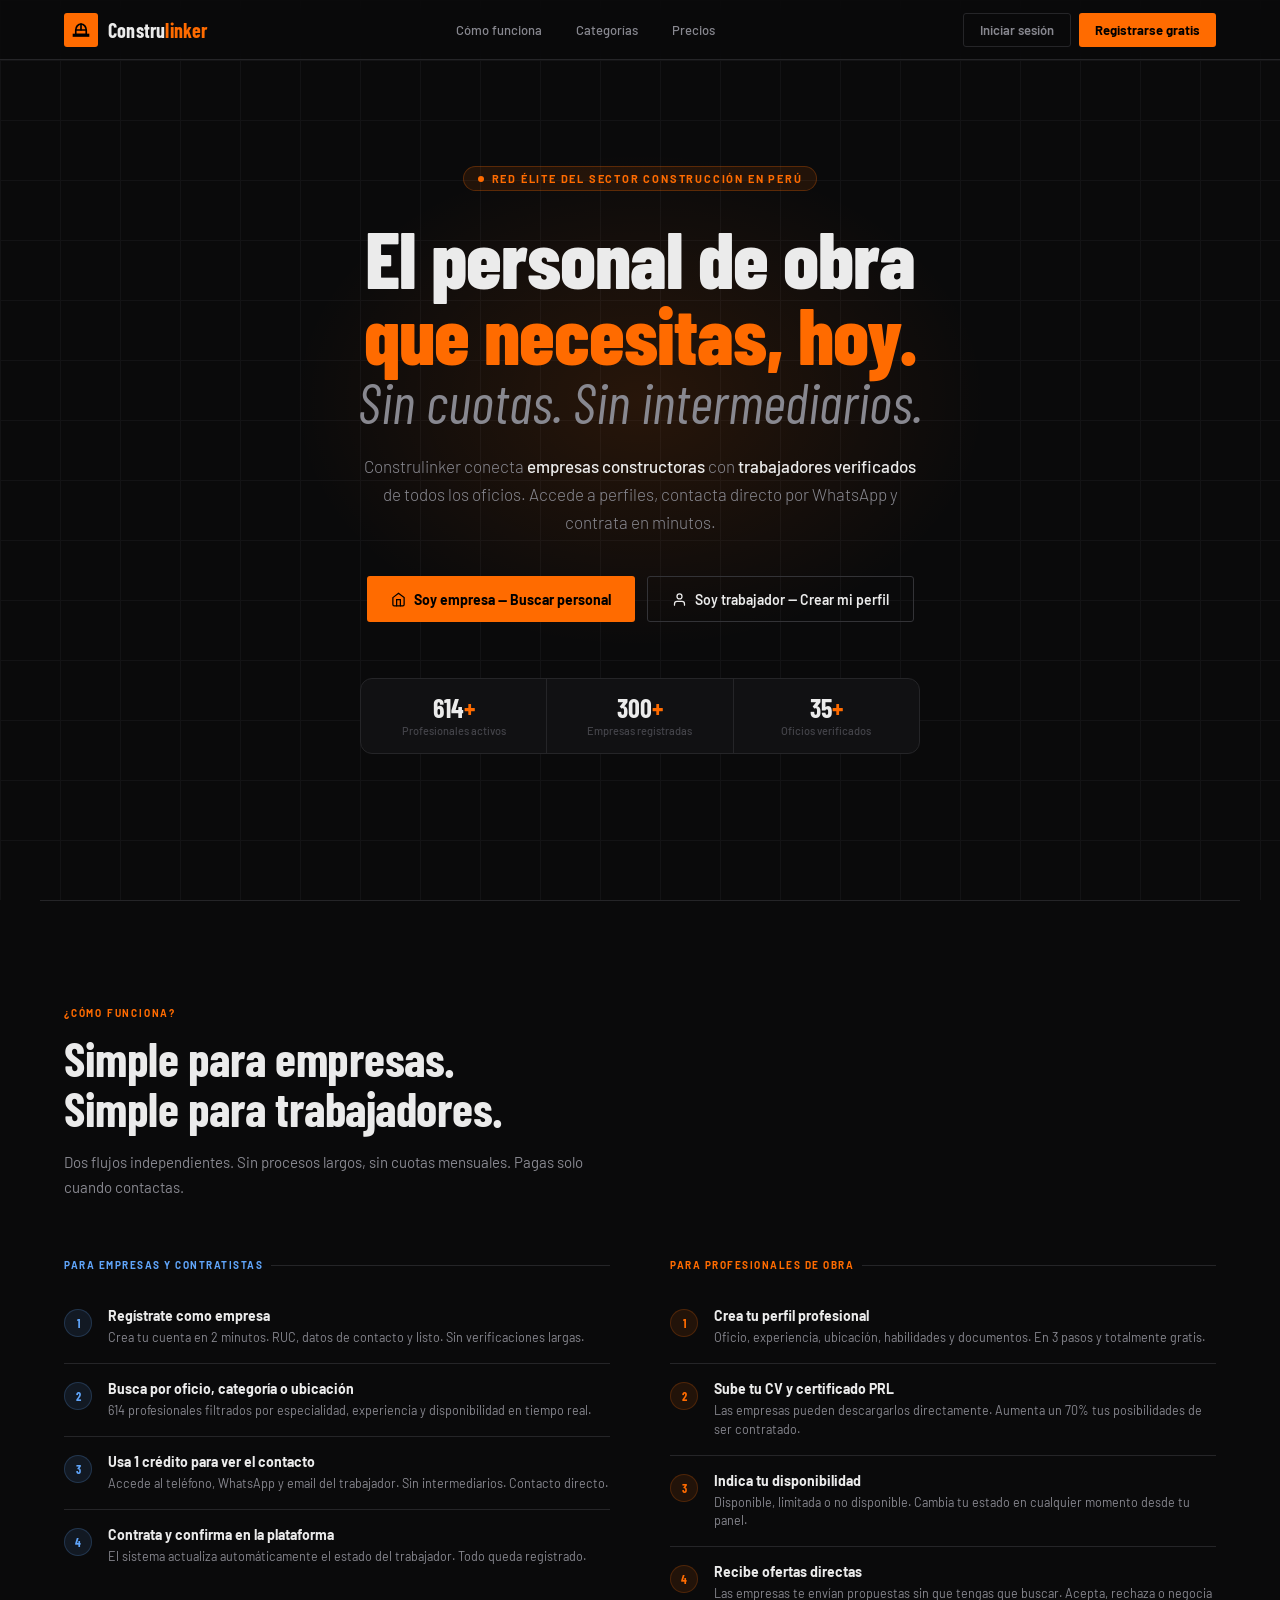
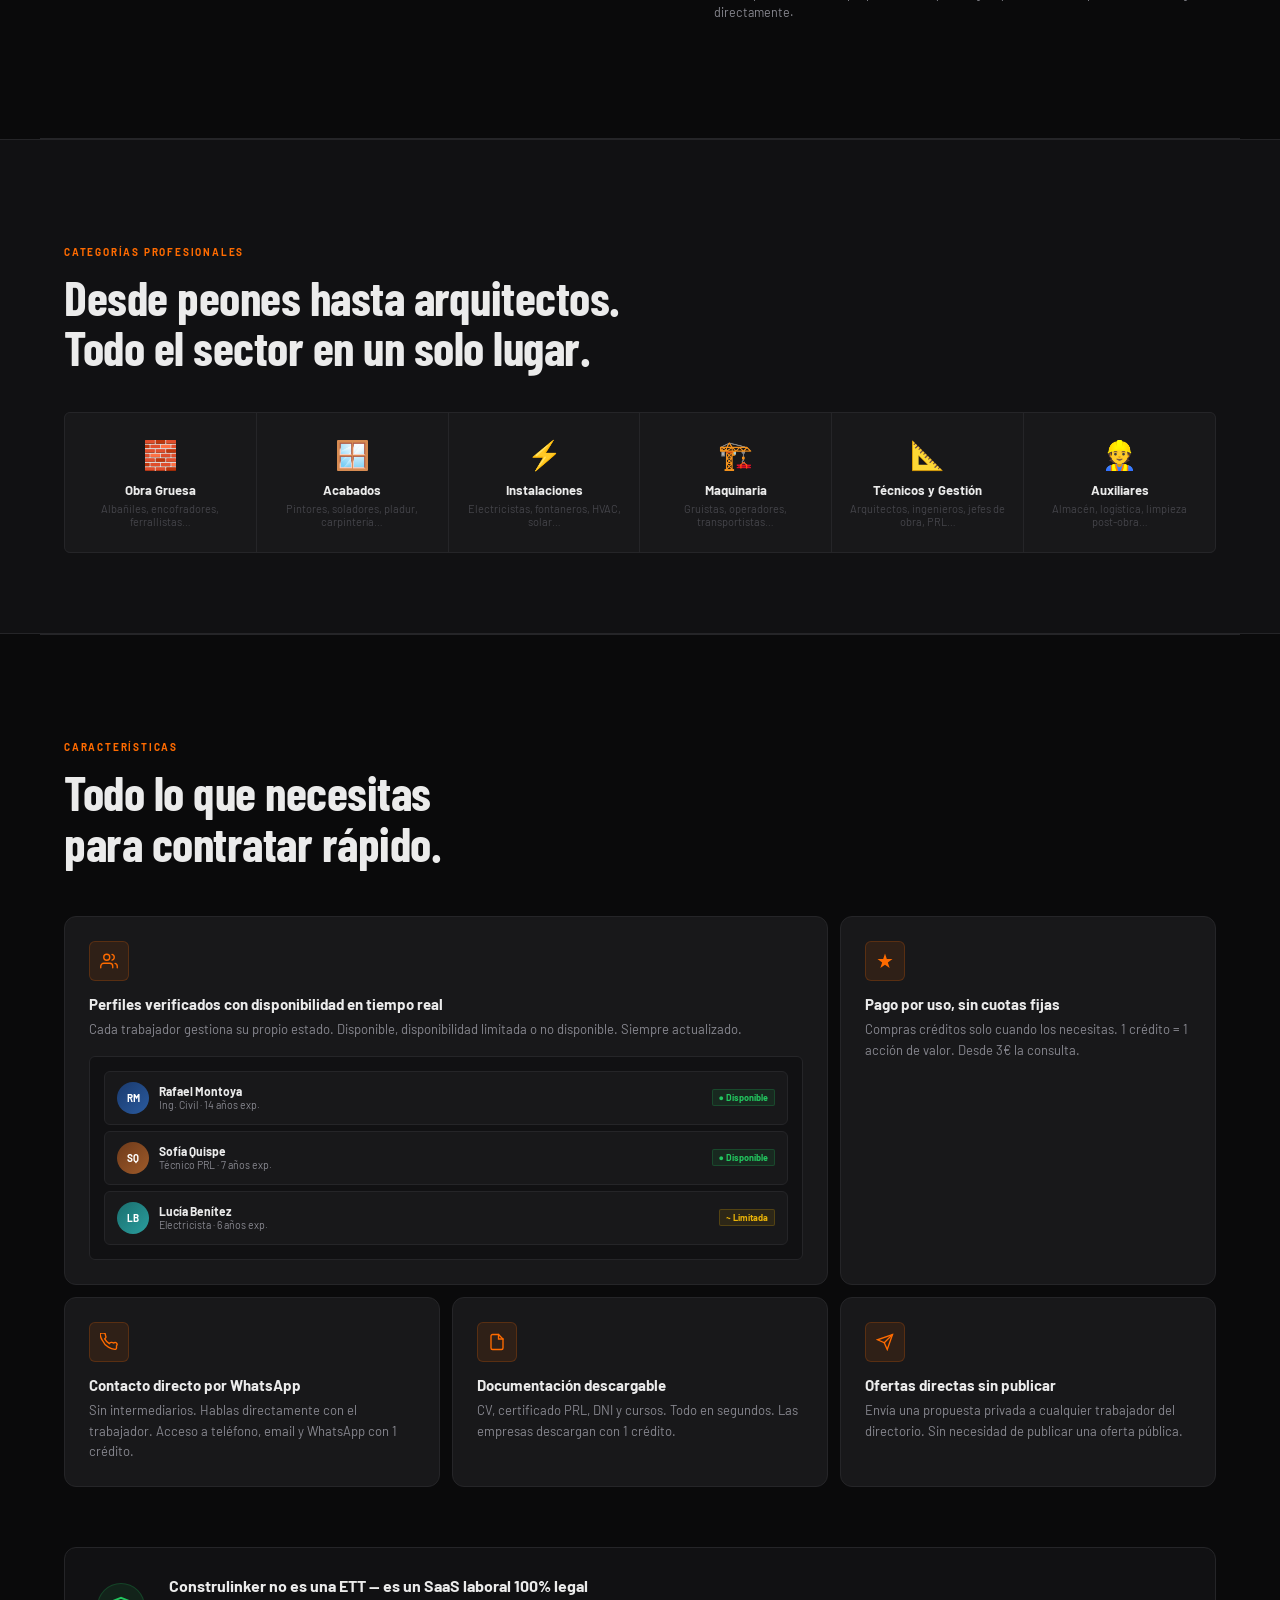
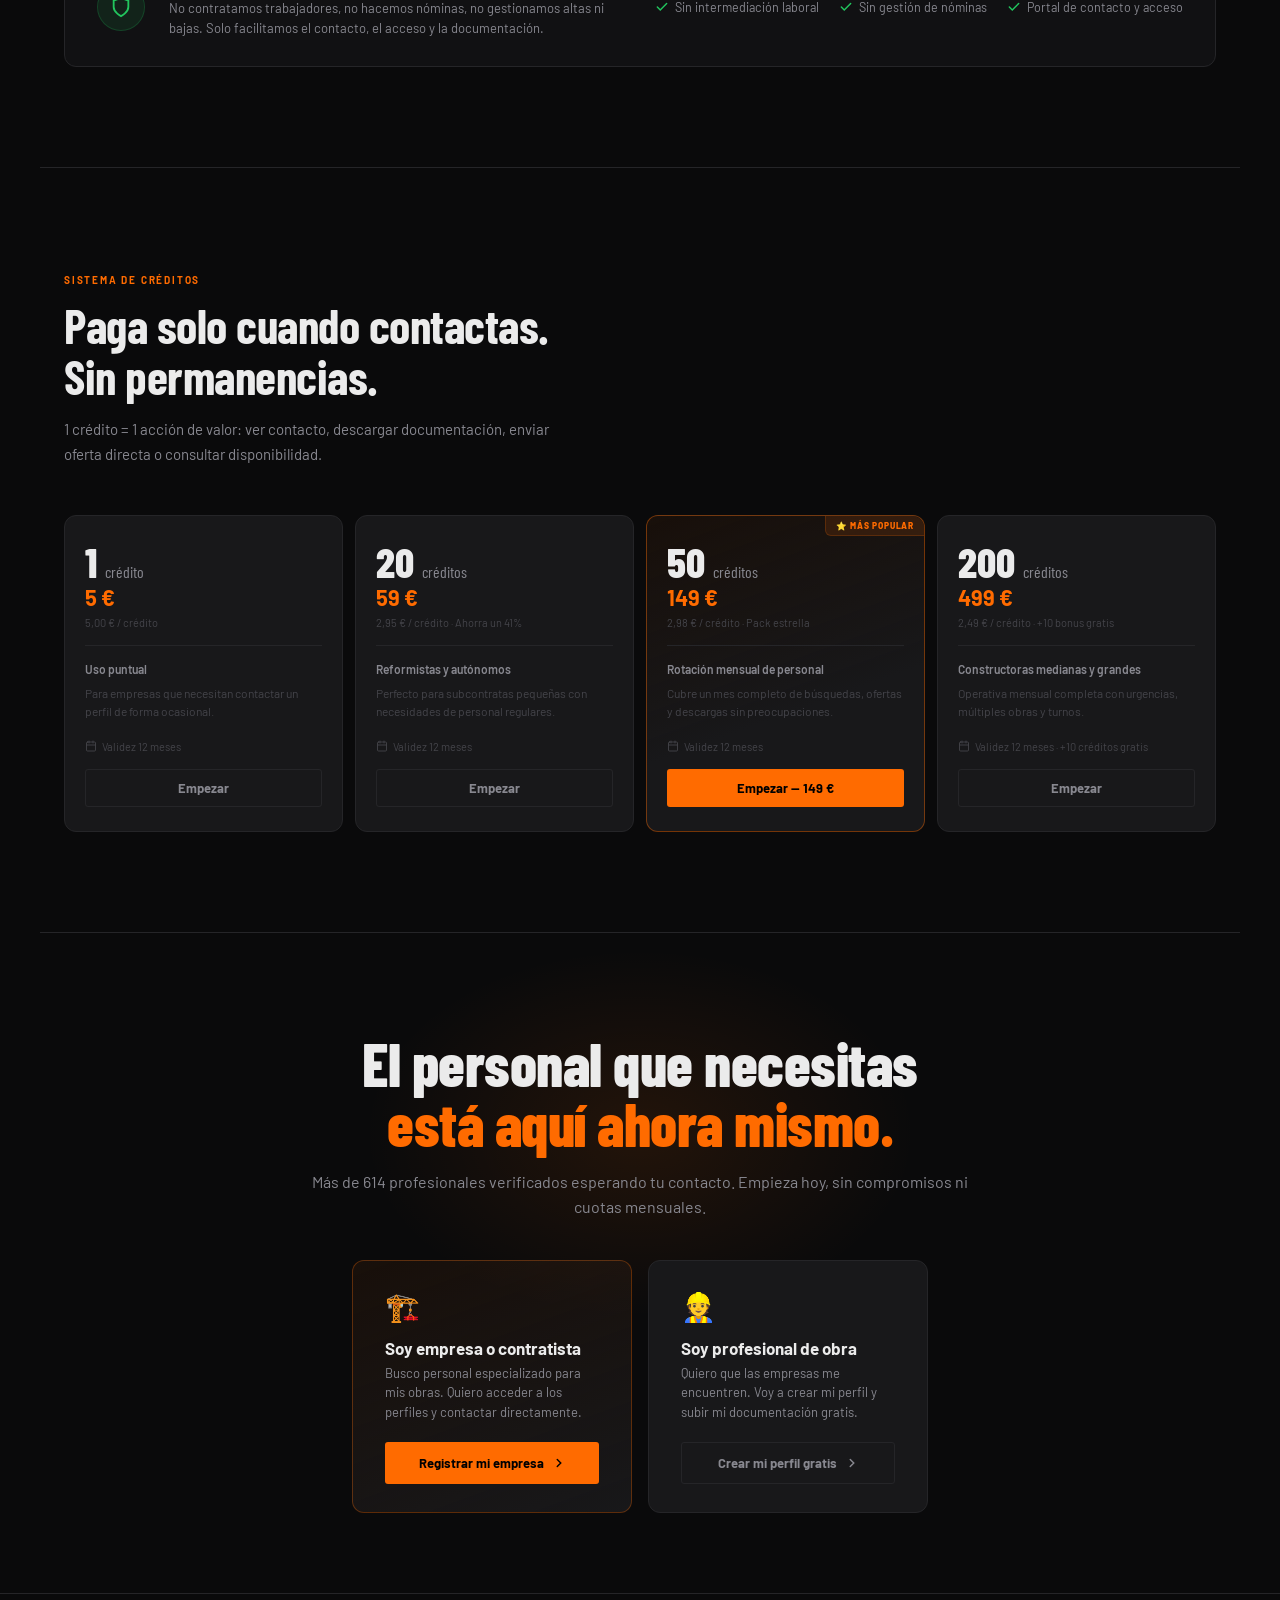
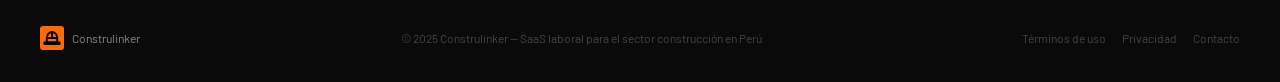
==== index.html @ 94d5c54a "v2.10" ====
<!DOCTYPE html>
<html lang="es">
<head>
  <meta charset="UTF-8"/>
  <meta name="viewport" content="width=device-width, initial-scale=1.0"/>
  <title>Construlinker</title>
  <link rel="preconnect" href="https://fonts.googleapis.com">
  <link href="https://fonts.googleapis.com/css2?family=Barlow:wght@300;400;500;600;700&family=Barlow+Condensed:wght@500;600;700&display=swap" rel="stylesheet">
  <link rel="stylesheet" href="styles.css"/>
  <link rel="stylesheet" href="worker-styles.css"/>
  <script>
    (function(){
      try{ var s=JSON.parse(localStorage.getItem('cl_session')||'{}'); if(!s.loggedIn) window.location.replace('landing.html'); }catch(e){ window.location.replace('landing.html'); }
    })();
  </script>
</head>
<body>

<!-- ══ TOPNAV ═══════════════════════════════════════════ -->
<nav class="topnav" id="topnav">
  <div class="topnav__inner">

    <!-- Brand -->
    <a class="topnav__brand" href="#" onclick="navigate('feed');return false;">
      <div class="brand-icon">
        <svg viewBox="0 0 24 24" fill="none" stroke="currentColor" stroke-width="2.2" stroke-linecap="round">
          <path d="M2 18h20v2H2z"/><path d="M12 4C8 4 5 8 5 12v6h14v-6c0-4-3-8-7-8z"/>
          <line x1="12" y1="4" x2="12" y2="12"/><line x1="5" y1="12" x2="19" y2="12"/>
        </svg>
      </div>
      <span class="brand-name">Constru<em>linker</em></span>
    </a>

    <!-- Search -->
    <div class="topnav__search">
      <svg viewBox="0 0 24 24" fill="none" stroke="currentColor" stroke-width="1.8" stroke-linecap="round"><circle cx="11" cy="11" r="8"/><path d="m21 21-4.3-4.3"/></svg>
      <input type="text" placeholder="Busca oficio, empresa o especialidad…" id="globalSearch"/>
    </div>

    <!-- Nav links — inyectados por main.js según rol -->
    <div class="topnav__links" id="navLinks">
      <!-- Inicio (siempre) -->
      <button class="nav-link active" data-page="feed" onclick="navigate('feed')">
        <svg viewBox="0 0 24 24" fill="none" stroke="currentColor" stroke-width="1.8" stroke-linecap="round"><path d="M3 9l9-7 9 7v11a2 2 0 01-2 2H5a2 2 0 01-2-2z"/><polyline points="9,22 9,12 15,12 15,22"/></svg>
        <span>Inicio</span>
      </button>
      <!-- Links adicionales por rol -->
      <div id="navRoleLinks" style="display:contents"></div>
      <!-- Mi Perfil (siempre) -->
      <button class="nav-link" data-page="perfil" onclick="navigate('perfil')">
        <svg viewBox="0 0 24 24" fill="none" stroke="currentColor" stroke-width="1.8" stroke-linecap="round"><path d="M20 21v-2a4 4 0 00-4-4H8a4 4 0 00-4 4v2"/><circle cx="12" cy="7" r="4"/></svg>
        <span>Mi Perfil</span>
      </button>
    </div>

    <!-- Mensajes (siempre) -->
    <a class="topnav__icon-btn" href="messages.html" title="Mensajes">
      <svg viewBox="0 0 24 24" fill="none" stroke="currentColor" stroke-width="1.8" stroke-linecap="round" width="18" height="18"><path d="M21 15a2 2 0 01-2 2H7l-4 4V5a2 2 0 012-2h14a2 2 0 012 2z"/></svg>
      <span class="topnav__icon-badge" id="msgBadge" style="display:none">0</span>
    </a>

    <!-- Notificaciones (siempre) -->
    <div class="topnav__icon-btn" id="notifBtn" onclick="toggleNotifPanel()" title="Notificaciones">
      <svg viewBox="0 0 24 24" fill="none" stroke="currentColor" stroke-width="1.8" stroke-linecap="round" width="18" height="18"><path d="M18 8A6 6 0 006 8c0 7-3 9-3 9h18s-3-2-3-9"/><path d="M13.73 21a2 2 0 01-3.46 0"/></svg>
      <span class="topnav__icon-badge" id="notifBadge" style="display:none">0</span>
    </div>

    <!-- Widget contextual: créditos (empresa) o disponibilidad (trabajador) -->
    <div id="navWidget"></div>

    <!-- Avatar + menú usuario -->
    <div class="nav-user-menu" id="navUserMenu" onclick="toggleUserMenu()">
      <div class="nav-user-avatar" id="navAvatar">?</div>
      <svg viewBox="0 0 24 24" fill="none" stroke="currentColor" stroke-width="2" stroke-linecap="round" width="11" height="11"><polyline points="6,9 12,15 18,9"/></svg>
    </div>

  </div>
</nav>

<!-- Notification panel -->
<div class="notif-panel" id="notifPanel">
  <div class="notif-panel__header">
    <span class="notif-panel__title">Notificaciones</span>
    <button class="link-btn" onclick="markAllRead()" style="font-size:11px">Marcar todo leído</button>
  </div>
  <div class="notif-list" id="notifList"></div>
</div>

<!-- Search dropdown -->
<div class="search-dropdown" id="searchDropdown"></div>

<!-- User dropdown -->
<div class="user-dropdown" id="userDropdown">
  <div style="padding:14px 16px 12px;border-bottom:1px solid var(--border)">
    <div style="font-size:14px;font-weight:700;color:var(--tx,var(--text))" id="udName">Usuario</div>
    <div style="font-size:11px;color:var(--text-muted)" id="udRole">Empresa</div>
  </div>
  <button class="ud-item" onclick="navigate('perfil');toggleUserMenu()">
    <svg viewBox="0 0 24 24" fill="none" stroke="currentColor" stroke-width="1.8" stroke-linecap="round" width="14" height="14"><path d="M20 21v-2a4 4 0 00-4-4H8a4 4 0 00-4 4v2"/><circle cx="12" cy="7" r="4"/></svg>
    Mi perfil
  </button>
  <button class="ud-item" id="udCredits" onclick="navigate('creditos');toggleUserMenu()" style="display:none">
    <svg viewBox="0 0 24 24" fill="currentColor" width="14" height="14"><path d="M12 2l2.4 7.4H22l-6.2 4.5 2.4 7.4L12 17l-6.2 4.3 2.4-7.4L2 9.4h7.6z"/></svg>
    Mis créditos
  </button>
  <button class="ud-item" onclick="window.location.href='messages.html'">
    <svg viewBox="0 0 24 24" fill="none" stroke="currentColor" stroke-width="1.8" stroke-linecap="round" width="14" height="14"><path d="M21 15a2 2 0 01-2 2H7l-4 4V5a2 2 0 012-2h14a2 2 0 012 2z"/></svg>
    Mensajes
  </button>
  <div style="height:1px;background:var(--border)"></div>
  <button class="ud-item ud-logout" onclick="logout()">
    <svg viewBox="0 0 24 24" fill="none" stroke="currentColor" stroke-width="1.8" stroke-linecap="round" width="14" height="14"><path d="M9 21H5a2 2 0 01-2-2V5a2 2 0 012-2h4"/><polyline points="16,17 21,12 16,7"/><line x1="21" y1="12" x2="9" y2="12"/></svg>
    Cerrar sesión
  </button>
</div>

<!-- Semáforo créditos (empresa) -->
<div class="semaforo-banner" id="semaforoBanner" style="display:none">
  <svg viewBox="0 0 24 24" fill="none" stroke="currentColor" stroke-width="2" stroke-linecap="round" width="16" height="16"><path d="M10.29 3.86L1.82 18a2 2 0 001.71 3h16.94a2 2 0 001.71-3L13.71 3.86a2 2 0 00-3.42 0z"/><line x1="12" y1="9" x2="12" y2="13"/><line x1="12" y1="17" x2="12.01" y2="17"/></svg>
  <span id="semaforoText"></span>
  <button onclick="navigate('creditos')" class="semaforo-btn">Comprar ahora</button>
</div>

<!-- ══ MAIN ══════════════════════════════════════════════ -->
<main class="app-main">

  <!-- ── PAGE: INICIO ─────────────────────────────────── -->
  <div class="page active" id="page-feed">
    <div class="layout-feed">
      <!-- Sidebar izquierdo: inyectado por main.js -->
      <aside class="sidebar-left" id="sidebarLeft"></aside>

      <!-- Centro: mismo para ambos roles -->
      <section class="feed-center">
        <div class="post-composer">
          <div class="avatar-circle sm" id="composerAvatar" style="background:linear-gradient(135deg,#7F2A4A,#4A2A7F)">?</div>
          <div class="composer-input" onclick="document.getElementById('composerActions').style.display='flex'">
            <span id="composerHint">Publica una novedad…</span>
          </div>
        </div>
        <div class="composer-actions" id="composerActions"></div>
        <div id="feedPosts"></div>
      </section>

      <!-- Sidebar derecho: inyectado por main.js -->
      <aside class="sidebar-right" id="sidebarRight"></aside>
    </div>
  </div>

  <!-- ── PAGE: PERSONAL (empresa) / EMPRESAS (trabajador) ─ -->
  <div class="page" id="page-buscar">
    <div class="buscar-layout">
      <!-- Filtros (empresa) o buscador (trabajador) — inyectado -->
      <aside class="filter-sidebar" id="buscarSidebar">
        <div class="filter-header">Filtros</div>
        <div class="filter-group">
          <div class="filter-group__title">Disponibilidad</div>
          <label class="filter-check"><input type="checkbox" class="f-disp" value="available" checked onchange="applyFilters()"> Disponible</label>
          <label class="filter-check"><input type="checkbox" class="f-disp" value="limited"   checked onchange="applyFilters()"> Disp. limitada</label>
          <label class="filter-check"><input type="checkbox" class="f-disp" value="busy"             onchange="applyFilters()"> No disponible</label>
        </div>
        <div class="filter-group">
          <div class="filter-group__title">Categoría</div>
          <label class="filter-check"><input type="checkbox" class="f-cat" value="all" checked onchange="applyFilters()"> Todas</label>
          <label class="filter-check"><input type="checkbox" class="f-cat" value="Obra gruesa"   onchange="applyFilters()"> Obra Gruesa</label>
          <label class="filter-check"><input type="checkbox" class="f-cat" value="Acabados"      onchange="applyFilters()"> Acabados</label>
          <label class="filter-check"><input type="checkbox" class="f-cat" value="Instalaciones" onchange="applyFilters()"> Instalaciones</label>
          <label class="filter-check"><input type="checkbox" class="f-cat" value="Maquinaria"    onchange="applyFilters()"> Maquinaria</label>
          <label class="filter-check"><input type="checkbox" class="f-cat" value="Técnicos"      onchange="applyFilters()"> Técnicos</label>
          <label class="filter-check"><input type="checkbox" class="f-cat" value="Auxiliares"    onchange="applyFilters()"> Auxiliares</label>
        </div>
        <div class="filter-group">
          <div class="filter-group__title">Experiencia</div>
          <label class="filter-check"><input type="radio" name="exp" value="all"    checked onchange="applyFilters()"> Cualquiera</label>
          <label class="filter-check"><input type="radio" name="exp" value="junior"         onchange="applyFilters()"> 0–3 años</label>
          <label class="filter-check"><input type="radio" name="exp" value="mid"            onchange="applyFilters()"> 4–9 años</label>
          <label class="filter-check"><input type="radio" name="exp" value="senior"         onchange="applyFilters()"> 10+ años</label>
        </div>
      </aside>
      <div class="buscar-results" id="buscarResults">
        <div class="buscar-topbar">
          <div>
            <span class="results-title" id="buscarTitle">Profesionales Verificados</span>
            <span class="results-count" id="resultsCount"></span>
          </div>
          <select class="sort-select" id="sortSelect" onchange="applyFilters()">
            <option value="recent">Más reciente</option>
            <option value="exp">Mayor experiencia</option>
            <option value="avail">Disponible primero</option>
          </select>
        </div>
        <div class="alert-danger" id="alertNoCredits" style="display:none">
          <svg viewBox="0 0 24 24" fill="none" stroke="currentColor" stroke-width="2" width="16" height="16" stroke-linecap="round"><circle cx="12" cy="12" r="10"/><line x1="12" y1="8" x2="12" y2="12"/></svg>
          <div><strong>Sin créditos.</strong> Compra un pack para ver contactos.</div>
          <button class="btn-orange sm" onclick="navigate('creditos')">Comprar pack</button>
        </div>
        <div class="prof-grid" id="profGrid"></div>
      </div>
    </div>
  </div>

  <!-- ── PAGE: PERFILES URGENTES (empresa) ────────────── -->
  <div class="page" id="page-urgentes">
    <div style="max-width:1100px;margin:0 auto;padding:24px 20px">
      <div style="margin-bottom:20px">
        <div style="font-family:'Barlow Condensed',sans-serif;font-size:26px;font-weight:700;color:var(--text);margin-bottom:4px">
          <svg viewBox="0 0 24 24" fill="none" stroke="var(--orange)" stroke-width="2" width="20" height="20" stroke-linecap="round" style="vertical-align:middle;margin-right:6px"><circle cx="12" cy="12" r="10"/><polyline points="12,6 12,12 16,14"/></svg>
          Perfiles Urgentes
        </div>
        <div style="font-size:13px;color:var(--text-muted)">Profesionales disponibles para incorporarse hoy o mañana. Accede con 1 crédito.</div>
      </div>
      <div class="prof-grid" id="urgentesGrid"></div>
    </div>
  </div>

  <!-- ── PAGE: CRÉDITOS (empresa) ─────────────────────── -->
  <div class="page" id="page-creditos">
    <div class="creditos-layout">
      <div class="creditos-main">
        <div class="credits-hero">
          <div>
            <div class="credits-hero__label">SALDO ACTUAL</div>
            <div class="credits-hero__value" id="creditsHeroValue">10</div>
            <div class="credits-hero__sub">créditos disponibles · válidos 12 meses</div>
          </div>
          <svg viewBox="0 0 24 24" fill="currentColor" width="80" height="80" style="opacity:.08"><path d="M12 2l2.4 7.4H22l-6.2 4.5 2.4 7.4L12 17l-6.2 4.3 2.4-7.4L2 9.4h7.6z"/></svg>
        </div>
        <div class="semaforo-inline" id="semaforoInline" style="display:none">
          <div class="semaforo-dot" id="semaforoDot"></div>
          <span id="semaforoInlineText"></span>
          <button class="semaforo-btn sm" onclick="scrollToPacks()">Ver packs</button>
        </div>
        <div class="historial-section">
          <div class="historial-header">
            <span>Historial de movimientos</span>
            <button class="link-btn" onclick="clearHistory()">Borrar historial</button>
          </div>
          <div id="historialList"></div>
        </div>
      </div>
      <div class="creditos-sidebar" id="packsSection">
        <div class="packs-title">Elige tu pack de créditos</div>
        <div class="packs-list" id="packsGrid"></div>
        <div class="packs-note">
          <svg viewBox="0 0 24 24" fill="none" stroke="currentColor" stroke-width="1.8" width="13" height="13" stroke-linecap="round"><rect x="3" y="11" width="18" height="11" rx="2"/><path d="M7 11V7a5 5 0 0110 0v4"/></svg>
          Pago seguro. Los créditos no caducan en 12 meses y los packs se pueden combinar.
        </div>
      </div>
    </div>
  </div>

  <!-- ── PAGE: MI PERFIL ──────────────────────────────── -->
  <div class="page" id="page-perfil">
    <div id="perfilContent"><!-- inyectado por main.js --></div>
  </div>

  <!-- ── PAGE: OFERTAS DE EMPLEO (trabajador) ─────────── -->
  <div class="page" id="page-empleo">
    <div class="w-empleo-layout">
      <div class="w-edit-header" style="padding:20px 20px 0">
        <div>
          <div class="w-edit-title">Ofertas de Empleo</div>
          <div class="w-edit-sub">Publicadas por empresas en Construlinker.</div>
        </div>
        <select class="sort-select" id="empleoFilter" onchange="renderEmpleos()">
          <option value="all">Todas las categorías</option>
          <option value="Obra gruesa">Obra Gruesa</option>
          <option value="Acabados">Acabados</option>
          <option value="Instalaciones">Instalaciones</option>
          <option value="Maquinaria">Maquinaria</option>
          <option value="Técnicos">Técnicos</option>
          <option value="Auxiliares">Auxiliares</option>
        </select>
      </div>
      <div class="empleo-grid" id="empleoGrid"></div>
    </div>
  </div>

  <!-- ── PAGE: MIS DOCUMENTOS (trabajador) ────────────── -->
  <div class="page" id="page-documentos">
    <div class="w-docs-layout">
      <div class="w-edit-header" style="padding:20px 20px 0">
        <div>
          <div class="w-edit-title">Mis Documentos</div>
          <div class="w-edit-sub">Las empresas usan 1 crédito para descargar cada documento.</div>
        </div>
      </div>
      <div class="docs-main-grid" id="docsGrid"></div>
    </div>
  </div>

  <!-- ── PAGE: ACTIVIDAD ──────────────────────────────── -->
  <div class="page" id="page-actividad">
    <div id="actividadContent" style="max-width:900px;margin:0 auto;padding:24px 20px"></div>
  </div>

</main>

<!-- ══ MODALES ══════════════════════════════════════════ -->
<!-- Perfil trabajador (empresa) -->
<div class="modal-overlay" id="workerModal" onclick="closeModalOverlay(event,'workerModal')">
  <div class="modal-box" id="workerModalBox"></div>
</div>
<!-- Compra pack -->
<div class="modal-overlay" id="buyModal" onclick="closeModalOverlay(event,'buyModal')">
  <div class="modal-box small" id="buyModalBox"></div>
</div>
<!-- Confirmar contratación (trabajador) -->
<div class="modal-overlay" id="hireModal" onclick="closeModalOverlay(event,'hireModal')">
  <div class="modal-box small">
    <div class="modal-header">
      <div class="modal-title">Confirmar contratación</div>
      <button class="modal-close" onclick="closeModal('hireModal')"><svg viewBox="0 0 24 24" fill="none" stroke="currentColor" stroke-width="2" width="16" height="16" stroke-linecap="round"><line x1="18" y1="6" x2="6" y2="18"/><line x1="6" y1="6" x2="18" y2="18"/></svg></button>
    </div>
    <div class="modal-body">
      <p style="font-size:13.5px;color:var(--text-muted);line-height:1.65;margin-bottom:16px">Indica el tipo de contrato para actualizar tu disponibilidad automáticamente:</p>
      <div style="display:flex;flex-direction:column;gap:8px;margin-bottom:20px">
        <button class="hire-type-btn" onclick="confirmHire('full')"><span>Jornada completa</span><span style="font-size:11px;color:var(--text-muted)">→ No disponible</span></button>
        <button class="hire-type-btn" onclick="confirmHire('partial')"><span>Contrato parcial / por obra</span><span style="font-size:11px;color:var(--text-muted)">→ Disponibilidad limitada</span></button>
      </div>
      <button class="btn-ghost w-full" onclick="closeModal('hireModal')">Cancelar</button>
    </div>
  </div>
</div>
<!-- Baja voluntaria (trabajador) -->
<div class="modal-overlay" id="leaveModal" onclick="closeModalOverlay(event,'leaveModal')">
  <div class="modal-box small">
    <div class="modal-header">
      <div class="modal-title" style="color:var(--red)">Baja voluntaria</div>
      <button class="modal-close" onclick="closeModal('leaveModal')"><svg viewBox="0 0 24 24" fill="none" stroke="currentColor" stroke-width="2" width="16" height="16" stroke-linecap="round"><line x1="18" y1="6" x2="6" y2="18"/><line x1="6" y1="6" x2="18" y2="18"/></svg></button>
    </div>
    <div class="modal-body">
      <p style="font-size:13.5px;color:var(--text-muted);line-height:1.65;margin-bottom:20px">Tu perfil quedará como <strong>No disponible</strong> y no aparecerás en búsquedas. Puedes reactivarlo cuando quieras.</p>
      <div style="display:flex;gap:10px">
        <button class="btn-orange" style="background:var(--red);flex:1" onclick="executeBaja()">Confirmar baja</button>
        <button class="btn-ghost" style="flex:1" onclick="closeModal('leaveModal')">Cancelar</button>
      </div>
    </div>
  </div>
</div>

<!-- Toast -->
<div class="toast" id="toastEl">
  <div class="toast__icon" id="toastIcon"></div>
  <div class="toast__body"><strong id="toastTitle"></strong><span id="toastSub"></span></div>
</div>

<script src="app.js"></script>
<script src="main.js"></script>
</body>
</html>
---- styles.css ----
/* ═══════════════════════════════════════════════════════════
   CONSTRULINKER — STYLES.CSS
   Industrial Dark Mode · LinkedIn-style Social Network
═══════════════════════════════════════════════════════════ */

/* ── VARIABLES ─────────────────────────────────────────── */
:root {
  --bg:           #0F0F10;
  --surface:      #18181A;
  --card:         #1F1F21;
  --card-hover:   #252527;
  --border:       #2A2A2D;
  --border-light: #3A3A3E;
  --text:         #EBEBEB;
  --text-muted:   #8A8A90;
  --text-dim:     #4A4A50;
  --orange:       #FF6B00;
  --orange-dim:   rgba(255,107,0,0.10);
  --orange-hover: #FF8533;
  --orange-glow:  rgba(255,107,0,0.22);
  --green:        #22C55E;
  --green-dim:    rgba(34,197,94,0.10);
  --yellow:       #EAB308;
  --yellow-dim:   rgba(234,179,8,0.10);
  --red:          #EF4444;
  --red-dim:      rgba(239,68,68,0.10);
  --nav-h:        58px;
  --radius:       3px;
  --radius-md:    6px;
  --radius-lg:    10px;
  --trans:        0.18s cubic-bezier(.4,0,.2,1);
  --shadow:       0 4px 24px rgba(0,0,0,0.45);
  --shadow-lg:    0 12px 48px rgba(0,0,0,0.6);
}

/* ── RESET ─────────────────────────────────────────────── */
*, *::before, *::after { box-sizing:border-box; margin:0; padding:0; }
html { scroll-behavior:smooth; }
body {
  font-family: 'Barlow', sans-serif;
  background: var(--bg);
  color: var(--text);
  -webkit-font-smoothing: antialiased;
  min-height: 100vh;
}
button { cursor:pointer; font-family:inherit; }
input, select { font-family:inherit; }
a { text-decoration:none; cursor:pointer; }

/* ── SCROLLBAR ─────────────────────────────────────────── */
::-webkit-scrollbar { width:5px; height:5px; }
::-webkit-scrollbar-track { background:transparent; }
::-webkit-scrollbar-thumb { background:var(--border-light); border-radius:4px; }

/* ═══════════════════════════════════════════════════════════
   TOPNAV
═══════════════════════════════════════════════════════════ */
.topnav {
  position: fixed;
  top: 0; left: 0; right: 0;
  height: var(--nav-h);
  background: var(--surface);
  border-bottom: 1px solid var(--border);
  z-index: 100;
  backdrop-filter: blur(8px);
}
.topnav__inner {
  max-width: 1280px;
  margin: 0 auto;
  height: 100%;
  display: flex;
  align-items: center;
  gap: 16px;
  padding: 0 20px;
}

/* Brand */
.topnav__brand {
  display: flex;
  align-items: center;
  gap: 9px;
  flex-shrink: 0;
}
.brand-icon {
  width: 34px; height: 34px;
  background: var(--orange);
  border-radius: var(--radius);
  display: flex; align-items:center; justify-content:center;
  color: #000;
  flex-shrink: 0;
}
.brand-icon svg { width:18px; height:18px; }
.brand-name {
  font-family: 'Barlow Condensed', sans-serif;
  font-size: 19px;
  font-weight: 700;
  letter-spacing: 0.2px;
  color: var(--text);
  white-space: nowrap;
}
.brand-name em {
  font-style: normal;
  color: var(--orange);
}

/* Search */
.topnav__search {
  flex: 1;
  max-width: 400px;
  display: flex;
  align-items: center;
  gap: 8px;
  background: var(--card);
  border: 1px solid var(--border);
  border-radius: var(--radius);
  padding: 0 12px;
  height: 36px;
  transition: border-color var(--trans);
}
.topnav__search:focus-within { border-color: var(--border-light); }
.topnav__search svg { width:14px; height:14px; color:var(--text-dim); flex-shrink:0; }
.topnav__search input {
  background: none; border:none; outline:none;
  font-size: 13px; color:var(--text);
  width:100%;
}
.topnav__search input::placeholder { color:var(--text-dim); }

/* Nav links */
.topnav__links {
  display: flex;
  align-items: center;
  gap: 2px;
  flex-shrink: 0;
}
.nav-link {
  display: flex; flex-direction:column;
  align-items: center; gap:2px;
  padding: 6px 14px;
  background:none; border:none;
  color: var(--text-muted);
  font-size: 11px; font-weight:500;
  letter-spacing:0.3px;
  border-radius:var(--radius);
  transition: color var(--trans), background var(--trans);
  position:relative;
}
.nav-link svg { width:20px; height:20px; }
.nav-link:hover { color:var(--text); background:var(--card); }
.nav-link.active { color:var(--orange); }
.nav-link.active::after {
  content:'';
  position:absolute; bottom:-11px; left:50%; transform:translateX(-50%);
  width:32px; height:2px;
  background:var(--orange);
  border-radius:2px 2px 0 0;
}

/* Credits badge */
.topnav__credits {
  display: flex; align-items:center; gap:6px;
  background:var(--card);
  border:1px solid var(--border);
  border-radius:var(--radius);
  padding: 0 12px; height:36px;
  cursor:pointer;
  transition: border-color var(--trans);
  flex-shrink:0;
}
.topnav__credits:hover { border-color:var(--border-light); }
.credits-diamond { width:14px; height:14px; color:var(--orange); flex-shrink:0; }
.topnav__credits #creditsTopNav {
  font-family: 'Barlow Condensed', sans-serif;
  font-size: 17px; font-weight:700;
  color: var(--text);
  min-width:18px; text-align:center;
  transition: color var(--trans);
}
.topnav__credits #creditsTopNav.low { animation: blink 1s ease-in-out infinite; }
@keyframes blink { 0%,100%{color:var(--orange)} 50%{color:var(--text-muted)} }
.credits-label-nav { font-size:10.5px; color:var(--text-dim); font-weight:500; }

/* ═══════════════════════════════════════════════════════════
   SEMÁFORO BANNER
═══════════════════════════════════════════════════════════ */
.semaforo-banner {
  position: fixed;
  top: var(--nav-h); left:0; right:0;
  background: rgba(255,107,0,0.10);
  border-bottom: 1px solid rgba(255,107,0,0.25);
  display: flex; align-items:center; gap:10px;
  padding: 9px 20px;
  z-index: 99;
  animation: slideDown 0.3s ease;
}
@keyframes slideDown { from{transform:translateY(-100%)} to{transform:translateY(0)} }
.semaforo-banner svg { color:var(--orange); flex-shrink:0; }
.semaforo-banner span { font-size:13px; color:var(--text-muted); flex:1; }
.semaforo-btn {
  background: var(--orange); color:#000;
  border:none; border-radius:var(--radius);
  font-size:11.5px; font-weight:700;
  padding:5px 12px;
  white-space:nowrap;
  transition: background var(--trans);
}
.semaforo-btn:hover { background:var(--orange-hover); }
.semaforo-btn.sm { font-size:10.5px; padding:4px 10px; }

/* ═══════════════════════════════════════════════════════════
   APP MAIN
═══════════════════════════════════════════════════════════ */
.app-main {
  padding-top: var(--nav-h);
  min-height: 100vh;
}
.app-main.banner-visible { padding-top: calc(var(--nav-h) + 40px); }

/* Pages */
.page { display:none; }
.page.active { display:block; animation:fadeIn .2s ease; }
@keyframes fadeIn { from{opacity:0;transform:translateY(4px)} to{opacity:1;transform:translateY(0)} }

/* ═══════════════════════════════════════════════════════════
   LAYOUT: FEED
═══════════════════════════════════════════════════════════ */
.layout-feed {
  max-width: 1180px;
  margin: 0 auto;
  padding: 24px 20px;
  display: grid;
  grid-template-columns: 240px 1fr 280px;
  gap: 20px;
  align-items: start;
}

/* ── LEFT SIDEBAR ──────────────────────────────────────── */
.sidebar-left { position:sticky; top:calc(var(--nav-h)+20px); display:flex; flex-direction:column; gap:12px; }

/* Profile card */
.profile-card {
  background:var(--card);
  border:1px solid var(--border);
  border-radius:var(--radius-md);
  overflow:hidden;
}
.profile-card__banner {
  height: 56px;
  background: linear-gradient(135deg, #1A0A0A 0%, #2A1A0A 40%, #1A0A1A 100%);
  position:relative;
}
.profile-card__banner::before {
  content:'';
  position:absolute; inset:0;
  background: repeating-linear-gradient(45deg, transparent, transparent 10px, rgba(255,107,0,0.04) 10px, rgba(255,107,0,0.04) 11px);
}
.profile-card__body { padding:0 16px 16px; }
.profile-card__avatar-wrap {
  margin-top:-24px;
  margin-bottom:10px;
}
.avatar-circle {
  border-radius:50%;
  display:flex; align-items:center; justify-content:center;
  font-weight:700;
  font-family:'Barlow Condensed',sans-serif;
  letter-spacing:0.5px;
  color:#fff;
  border:2px solid var(--card);
  flex-shrink:0;
}
.avatar-circle.sm { width:34px; height:34px; font-size:11px; border-width:2px; }
.avatar-circle.md { width:42px; height:42px; font-size:13px; }
.avatar-circle.lg { width:52px; height:52px; font-size:16px; }
.avatar-circle.xl { width:72px; height:72px; font-size:22px; border:3px solid var(--card); }
.profile-card__name { font-weight:700; font-size:14.5px; color:var(--text); margin-bottom:2px; }
.profile-card__role { font-size:11.5px; color:var(--text-muted); margin-bottom:12px; }
.profile-card__divider { height:1px; background:var(--border); margin-bottom:12px; }
.profile-card__stats { display:flex; flex-direction:column; gap:6px; margin-bottom:12px; }
.ps-stat { display:flex; justify-content:space-between; align-items:center; }
.ps-stat__label { font-size:11.5px; color:var(--text-muted); }
.ps-stat__value { font-family:'Barlow Condensed',sans-serif; font-size:16px; font-weight:700; color:var(--text); }
.ps-stat__value.orange { color:var(--orange); }

/* Widget */
.widget {
  background:var(--card);
  border:1px solid var(--border);
  border-radius:var(--radius-md);
  padding:14px 16px;
}
.widget__title {
  font-size:12px; font-weight:700;
  text-transform:uppercase; letter-spacing:0.8px;
  color:var(--text-muted);
  margin-bottom:12px;
  display:flex; align-items:center; gap:6px;
}
.badge-count {
  background:var(--orange-dim);
  color:var(--orange);
  font-size:10px; font-weight:700;
  padding:1px 6px;
  border-radius:8px;
  border:1px solid rgba(255,107,0,0.2);
}
.widget__desc { font-size:12px; color:var(--text-muted); margin-bottom:10px; line-height:1.5; }

/* Category nav */
.category-nav { display:flex; flex-direction:column; gap:1px; }
.cat-item {
  display:flex; align-items:center; gap:9px;
  padding:7px 8px;
  border-radius:var(--radius);
  cursor:pointer;
  color:var(--text-muted);
  font-size:13px; font-weight:500;
  transition:background var(--trans), color var(--trans);
}
.cat-item:hover { background:var(--card-hover); color:var(--text); }
.cat-emoji { font-size:14px; width:20px; text-align:center; }

/* Urgent widget */
.urgent-widget { border-color:rgba(255,107,0,0.15); }
.urgent-widget .widget__title { color:var(--orange); }

/* ── FEED CENTER ───────────────────────────────────────── */
.feed-center { display:flex; flex-direction:column; gap:12px; }

/* Composer */
.post-composer {
  background:var(--card);
  border:1px solid var(--border);
  border-radius:var(--radius-md);
  padding:14px 16px;
  display:flex; align-items:center; gap:12px;
}
.composer-input {
  flex:1;
  border:1px solid var(--border);
  border-radius:20px;
  padding:10px 16px;
  cursor:text;
  transition:border-color var(--trans);
}
.composer-input:hover { border-color:var(--border-light); }
.composer-input span { font-size:13px; color:var(--text-dim); }
.composer-actions {
  background:var(--card);
  border:1px solid var(--border);
  border-top:none;
  border-radius:0 0 var(--radius-md) var(--radius-md);
  display:flex; gap:0;
  padding:0 8px 10px;
  margin-top:-4px;
}
.composer-btn {
  display:flex; align-items:center; gap:6px;
  padding:7px 12px;
  background:none; border:none;
  color:var(--text-muted);
  font-size:12px; font-weight:600;
  border-radius:var(--radius);
  transition:background var(--trans), color var(--trans);
}
.composer-btn:hover { background:var(--card-hover); color:var(--text); }

/* Feed Post card */
.feed-post {
  background:var(--card);
  border:1px solid var(--border);
  border-radius:var(--radius-md);
  overflow:hidden;
  animation:fadeIn .25s ease;
}
.feed-post__header {
  display:flex; align-items:flex-start; gap:11px;
  padding:16px 16px 10px;
}
.feed-post__author { flex:1; }
.feed-post__name {
  font-size:14px; font-weight:700; color:var(--text);
  margin-bottom:1px;
}
.feed-post__role { font-size:11.5px; color:var(--text-muted); margin-bottom:1px; }
.feed-post__time { font-size:10.5px; color:var(--text-dim); }
.feed-post__more {
  background:none; border:none;
  color:var(--text-dim);
  padding:4px; border-radius:50%;
  transition:background var(--trans);
}
.feed-post__more:hover { background:var(--card-hover); }
.feed-post__more svg { width:16px; height:16px; display:block; }
.feed-post__content {
  padding:0 16px 14px;
  font-size:13.5px; color:var(--text-muted);
  line-height:1.65;
}
.feed-post__content strong { color:var(--text); }
.feed-post__tag {
  display:inline-block;
  font-size:11.5px; font-weight:600;
  color:var(--orange);
  padding:2px 8px;
  background:var(--orange-dim);
  border-radius:10px;
  margin:6px 16px;
  border:1px solid rgba(255,107,0,0.15);
}
.feed-post__image {
  width:100%; height:180px;
  background:linear-gradient(135deg,#1E1A14,#14181E);
  display:flex; align-items:center; justify-content:center;
  font-size:48px;
  border-top:1px solid var(--border);
}
.feed-post__actions {
  display:flex;
  border-top:1px solid var(--border);
  padding:4px 8px;
}
.post-action-btn {
  flex:1; display:flex; align-items:center; justify-content:center; gap:6px;
  padding:8px;
  background:none; border:none;
  color:var(--text-muted);
  font-size:12px; font-weight:600;
  border-radius:var(--radius);
  transition:background var(--trans), color var(--trans);
}
.post-action-btn:hover { background:var(--card-hover); color:var(--text); }
.post-action-btn svg { width:16px; height:16px; }
.post-action-btn.liked { color:var(--orange); }

/* ── RIGHT SIDEBAR ─────────────────────────────────────── */
.sidebar-right { position:sticky; top:calc(var(--nav-h)+20px); display:flex; flex-direction:column; gap:12px; }

/* Suggested worker (mini card) */
.suggested-worker {
  display:flex; align-items:center; gap:10px;
  padding:8px 0;
  border-bottom:1px solid var(--border);
  cursor:pointer;
}
.suggested-worker:last-child { border-bottom:none; padding-bottom:0; }
.suggested-worker:hover .sw-name { color:var(--orange); }
.sw-info { flex:1; min-width:0; }
.sw-name { font-size:13px; font-weight:600; color:var(--text); margin-bottom:1px; transition:color var(--trans); overflow:hidden; text-overflow:ellipsis; white-space:nowrap; }
.sw-role { font-size:11px; color:var(--text-muted); overflow:hidden; text-overflow:ellipsis; white-space:nowrap; }
.sw-status {
  font-size:9.5px; font-weight:700; letter-spacing:0.5px;
  padding:2px 7px; border-radius:2px;
  white-space:nowrap; flex-shrink:0;
}
.sw-status.available { background:var(--green-dim); color:var(--green); border:1px solid rgba(34,197,94,0.2); }
.sw-status.limited   { background:var(--yellow-dim); color:var(--yellow); border:1px solid rgba(234,179,8,0.2); }

/* ═══════════════════════════════════════════════════════════
   LAYOUT: BUSCAR PERSONAL
═══════════════════════════════════════════════════════════ */
.buscar-layout {
  max-width:1180px; margin:0 auto;
  padding:24px 20px;
  display:grid;
  grid-template-columns:220px 1fr;
  gap:20px;
  align-items:start;
}

/* Filter sidebar */
.filter-sidebar {
  background:var(--card);
  border:1px solid var(--border);
  border-radius:var(--radius-md);
  padding:16px;
  position:sticky; top:calc(var(--nav-h)+20px);
}
.filter-header {
  font-family:'Barlow Condensed',sans-serif;
  font-size:16px; font-weight:700;
  letter-spacing:0.5px;
  color:var(--text);
  margin-bottom:16px;
  padding-bottom:12px;
  border-bottom:1px solid var(--border);
}
.filter-group { margin-bottom:16px; }
.filter-group:last-child { margin-bottom:0; }
.filter-group__title {
  font-size:10.5px; font-weight:700;
  text-transform:uppercase; letter-spacing:0.8px;
  color:var(--text-dim);
  margin-bottom:8px;
}
.filter-check {
  display:flex; align-items:center; gap:8px;
  padding:4px 0;
  font-size:12.5px; color:var(--text-muted);
  cursor:pointer;
  transition:color var(--trans);
}
.filter-check:hover { color:var(--text); }
.filter-check input { accent-color:var(--orange); cursor:pointer; }

/* Results area */
.buscar-results { display:flex; flex-direction:column; gap:14px; }
.buscar-topbar {
  display:flex; align-items:center;
  justify-content:space-between;
  flex-wrap:wrap; gap:8px;
}
.results-title {
  font-family:'Barlow Condensed',sans-serif;
  font-size:17px; font-weight:700; letter-spacing:0.3px;
  color:var(--text); margin-right:8px;
}
.results-count {
  font-size:12px; color:var(--text-dim);
}
.sort-select {
  background:var(--card); color:var(--text);
  border:1px solid var(--border);
  border-radius:var(--radius);
  padding:6px 10px; font-size:12px;
  outline:none; cursor:pointer;
  transition:border-color var(--trans);
}
.sort-select:hover { border-color:var(--border-light); }

/* Professionals grid */
.prof-grid {
  display:grid;
  grid-template-columns:repeat(auto-fill,minmax(260px,1fr));
  gap:12px;
}

/* ── PROFESSIONAL CARD (LinkedIn-style) ─────────────────── */
.prof-card {
  background:var(--card);
  border:1px solid var(--border);
  border-radius:var(--radius-md);
  overflow:hidden;
  transition:border-color var(--trans), transform var(--trans), box-shadow var(--trans);
  display:flex; flex-direction:column;
  cursor:default;
}
.prof-card:hover {
  border-color:var(--border-light);
  transform:translateY(-2px);
  box-shadow:var(--shadow);
}
.prof-card.unlocked { border-color:rgba(255,107,0,0.3); }

/* Card cover strip */
.prof-card__cover {
  height:60px;
  position:relative;
  overflow:hidden;
}
.prof-card__cover::before {
  content:'';
  position:absolute; inset:0;
  background: repeating-linear-gradient(45deg, transparent, transparent 8px, rgba(255,255,255,0.02) 8px, rgba(255,255,255,0.02) 9px);
}

/* Card avatar zone */
.prof-card__avatar-zone {
  padding:0 16px;
  margin-top:-24px;
  margin-bottom:6px;
  display:flex; align-items:flex-end; justify-content:space-between;
}
.prof-card__avatar {
  position:relative;
}
.prof-card__avatar .avatar-circle {
  filter:grayscale(100%) brightness(0.75);
  transition:filter .4s ease;
}
.prof-card:hover .prof-card__avatar .avatar-circle,
.prof-card.unlocked .prof-card__avatar .avatar-circle { filter:grayscale(0%) brightness(1); }

/* Status badge */
.status-badge {
  font-size:9.5px; font-weight:700; letter-spacing:0.6px;
  text-transform:uppercase;
  padding:3px 8px; border-radius:2px;
  flex-shrink:0;
}
.status-badge.available { background:var(--green-dim); color:var(--green); border:1px solid rgba(34,197,94,0.2); }
.status-badge.limited   { background:var(--yellow-dim); color:var(--yellow); border:1px solid rgba(234,179,8,0.2); }
.status-badge.busy      { background:var(--red-dim); color:var(--red); border:1px solid rgba(239,68,68,0.2); }
.status-badge.unlocked-mark { background:var(--orange-dim); color:var(--orange); border:1px solid rgba(255,107,0,0.2); }

/* Card body */
.prof-card__body { padding:0 16px 14px; flex:1; display:flex; flex-direction:column; gap:0; }
.prof-card__name {
  font-family:'Barlow Condensed',sans-serif;
  font-size:16px; font-weight:700; letter-spacing:0.2px;
  color:var(--text); margin-bottom:1px;
}
.prof-card__specialty { font-size:12.5px; color:var(--orange); font-weight:600; margin-bottom:8px; }
.prof-card__meta { display:flex; flex-direction:column; gap:4px; margin-bottom:10px; }
.prof-meta-row {
  display:flex; align-items:center; gap:6px;
  font-size:11.5px; color:var(--text-muted);
}
.prof-meta-row svg { width:11px; height:11px; color:var(--text-dim); flex-shrink:0; }
.prof-card__tags { display:flex; gap:4px; flex-wrap:wrap; margin-bottom:12px; }
.prof-tag {
  font-size:9.5px; font-weight:600;
  text-transform:uppercase; letter-spacing:0.4px;
  color:var(--text-dim);
  border:1px solid var(--border);
  padding:2px 6px; border-radius:2px;
}

/* Card actions */
.prof-card__actions { display:flex; flex-direction:column; gap:6px; margin-top:auto; }
.prof-card__actions-row { display:flex; gap:6px; }

/* Contact info (revealed) */
.prof-contact {
  display:none;
  flex-direction:column; gap:5px;
  padding:10px;
  background:var(--orange-dim);
  border-radius:var(--radius);
  border:1px solid rgba(255,107,0,0.15);
  margin-bottom:8px;
  animation:fadeIn .35s ease;
}
.prof-contact.visible { display:flex; }
.contact-row {
  display:flex; align-items:center; gap:7px;
  font-size:12px; color:var(--text);
}
.contact-row svg { width:12px; height:12px; color:var(--orange); flex-shrink:0; }
.contact-row a { color:var(--text); border-bottom:1px dashed var(--border); transition:color var(--trans); }
.contact-row a:hover { color:var(--orange); }

/* ═══════════════════════════════════════════════════════════
   BUTTONS
═══════════════════════════════════════════════════════════ */
.btn-orange {
  display:inline-flex; align-items:center; justify-content:center; gap:6px;
  background:var(--orange); color:#000;
  border:none; border-radius:var(--radius);
  font-size:12.5px; font-weight:700;
  padding:0 14px; height:34px;
  transition:background var(--trans), transform .1s;
  white-space:nowrap;
}
.btn-orange:hover { background:var(--orange-hover); }
.btn-orange:active { transform:scale(.98); }
.btn-orange:disabled { background:var(--card); color:var(--text-dim); border:1px solid var(--border); cursor:not-allowed; opacity:.7; }
.btn-orange.sm { height:28px; font-size:11.5px; padding:0 10px; }
.btn-orange.w-full { width:100%; }
.btn-orange.full-h { height:38px; font-size:13px; }

.btn-orange-outline {
  display:inline-flex; align-items:center; justify-content:center; gap:6px;
  background:transparent; color:var(--orange);
  border:1px solid rgba(255,107,0,0.4);
  border-radius:var(--radius);
  font-size:12.5px; font-weight:600;
  padding:0 14px; height:34px;
  transition:background var(--trans), border-color var(--trans);
  white-space:nowrap;
}
.btn-orange-outline:hover { background:var(--orange-dim); border-color:var(--orange); }

.btn-ghost {
  display:inline-flex; align-items:center; justify-content:center; gap:6px;
  background:transparent; color:var(--text-muted);
  border:1px solid var(--border);
  border-radius:var(--radius);
  font-size:12.5px; font-weight:600;
  padding:0 14px; height:34px;
  transition:background var(--trans), color var(--trans);
  white-space:nowrap;
}
.btn-ghost:hover { background:var(--card-hover); color:var(--text); }

.link-btn {
  background:none; border:none;
  font-size:12px; color:var(--orange);
  font-weight:600; cursor:pointer;
  padding:4px 0;
  transition:opacity var(--trans);
}
.link-btn:hover { opacity:.75; }

/* Alert */
.alert-danger {
  display:flex; align-items:center; gap:10px;
  background:var(--red-dim);
  border:1px solid rgba(239,68,68,0.25);
  border-radius:var(--radius-md);
  padding:12px 14px;
  font-size:12.5px;
}
.alert-danger svg { flex-shrink:0; color:var(--red); }
.alert-danger div { flex:1; color:var(--text-muted); }
.alert-danger strong { color:var(--text); }

/* ═══════════════════════════════════════════════════════════
   LAYOUT: CRÉDITOS
═══════════════════════════════════════════════════════════ */
.creditos-layout {
  max-width:1100px; margin:0 auto;
  padding:24px 20px;
  display:grid;
  grid-template-columns:1fr 360px;
  gap:20px;
  align-items:start;
}

/* Credits hero */
.credits-hero {
  background:var(--card);
  border:1px solid var(--border);
  border-radius:var(--radius-md);
  padding:28px 28px;
  display:flex; align-items:center; justify-content:space-between;
  margin-bottom:16px;
  position:relative; overflow:hidden;
}
.credits-hero::before {
  content:'';
  position:absolute; inset:0;
  background: repeating-linear-gradient(45deg, transparent, transparent 20px, rgba(255,107,0,0.02) 20px, rgba(255,107,0,0.02) 21px);
}
.credits-hero__label {
  font-size:10px; font-weight:700;
  letter-spacing:1.5px; text-transform:uppercase;
  color:var(--text-dim); margin-bottom:4px;
}
.credits-hero__value {
  font-family:'Barlow Condensed',sans-serif;
  font-size:56px; font-weight:700; letter-spacing:-1px;
  color:var(--text); line-height:1;
  margin-bottom:4px;
}
.credits-hero__value.low { color:var(--orange); }
.credits-hero__sub { font-size:12px; color:var(--text-muted); }

/* Semáforo inline */
.semaforo-inline {
  display:flex; align-items:center; gap:10px;
  background:var(--orange-dim);
  border:1px solid rgba(255,107,0,0.2);
  border-radius:var(--radius-md);
  padding:12px 16px;
  margin-bottom:16px;
  font-size:13px; color:var(--text-muted);
}
.semaforo-dot {
  width:10px; height:10px;
  border-radius:50%; flex-shrink:0;
  animation:pulse 1.5s ease infinite;
}
.semaforo-dot.danger { background:var(--red); box-shadow:0 0 8px var(--red); }
.semaforo-dot.warning { background:var(--yellow); box-shadow:0 0 8px var(--yellow); }
.semaforo-dot.critical { background:var(--orange); box-shadow:0 0 8px var(--orange); }
@keyframes pulse { 0%,100%{opacity:1} 50%{opacity:.4} }

/* Historial */
.historial-section {
  background:var(--card);
  border:1px solid var(--border);
  border-radius:var(--radius-md);
  overflow:hidden;
}
.historial-header {
  display:flex; justify-content:space-between; align-items:center;
  padding:14px 18px;
  border-bottom:1px solid var(--border);
  font-size:13px; font-weight:600; color:var(--text);
}
.historial-empty {
  display:flex; flex-direction:column; align-items:center; gap:8px;
  padding:40px 20px;
  color:var(--text-dim);
  font-size:12.5px; text-align:center;
}
.historial-item {
  display:flex; align-items:center; gap:12px;
  padding:11px 18px;
  border-bottom:1px solid var(--border);
  transition:background var(--trans);
  animation:fadeIn .2s ease;
}
.historial-item:last-child { border-bottom:none; }
.historial-item:hover { background:var(--card-hover); }
.hist-icon {
  width:32px; height:32px;
  background:var(--red-dim);
  border-radius:50%;
  display:flex; align-items:center; justify-content:center;
  flex-shrink:0;
}
.hist-icon.plus { background:var(--green-dim); }
.hist-icon svg { width:13px; height:13px; }
.hist-icon.credit-minus svg { color:var(--red); }
.hist-icon.credit-plus  svg { color:var(--green); }
.hist-body { flex:1; }
.hist-desc { font-size:13px; color:var(--text); margin-bottom:1px; }
.hist-time { font-size:10.5px; color:var(--text-dim); }
.hist-amount {
  font-family:'Barlow Condensed',sans-serif;
  font-size:16px; font-weight:700;
}
.hist-amount.minus { color:var(--red); }
.hist-amount.plus  { color:var(--green); }

/* Packs sidebar */
.creditos-sidebar {
  position:sticky; top:calc(var(--nav-h)+20px);
  background:var(--card);
  border:1px solid var(--border);
  border-radius:var(--radius-md);
  padding:20px;
}
.packs-title {
  font-family:'Barlow Condensed',sans-serif;
  font-size:17px; font-weight:700; letter-spacing:0.3px;
  color:var(--text);
  margin-bottom:16px;
  padding-bottom:12px;
  border-bottom:1px solid var(--border);
}
.packs-list { display:flex; flex-direction:column; gap:10px; margin-bottom:14px; }
.pack-card {
  background:var(--surface);
  border:1px solid var(--border);
  border-radius:var(--radius-md);
  padding:14px;
  cursor:pointer;
  transition:border-color var(--trans), background var(--trans), transform .1s;
  position:relative; overflow:hidden;
}
.pack-card:hover { border-color:var(--border-light); background:var(--card-hover); transform:translateY(-1px); }
.pack-card.featured {
  border-color:rgba(255,107,0,0.4);
  background:linear-gradient(135deg,rgba(255,107,0,0.06),var(--surface));
}
.pack-card.featured::before {
  content:'⭐ PACK ESTRELLA';
  position:absolute; top:10px; right:10px;
  font-size:8.5px; font-weight:800; letter-spacing:0.8px;
  color:var(--orange);
  background:var(--orange-dim);
  border:1px solid rgba(255,107,0,0.2);
  padding:2px 7px; border-radius:2px;
}
.pack-top { display:flex; align-items:baseline; gap:8px; margin-bottom:4px; }
.pack-credits {
  font-family:'Barlow Condensed',sans-serif;
  font-size:22px; font-weight:700;
  color:var(--text);
}
.pack-credits-label { font-size:11px; color:var(--text-muted); }
.pack-price { font-size:13px; font-weight:700; color:var(--orange); margin-left:auto; }
.pack-desc { font-size:11.5px; color:var(--text-dim); margin-bottom:10px; line-height:1.4; }
.pack-cta { width:100%; }
.packs-note {
  display:flex; align-items:center; gap:7px;
  font-size:11px; color:var(--text-dim);
  line-height:1.4;
}
.packs-note svg { flex-shrink:0; color:var(--text-dim); }

/* ═══════════════════════════════════════════════════════════
   LAYOUT: PERFIL
═══════════════════════════════════════════════════════════ */
.perfil-layout { max-width:1000px; margin:0 auto; padding:24px 20px; }
.perfil-cover {
  background:var(--card);
  border:1px solid var(--border);
  border-radius:var(--radius-md);
  overflow:hidden;
  margin-bottom:16px;
}
.perfil-cover__bg {
  height:110px;
  background:linear-gradient(135deg,#1A0A0A 0%,#2A1A0A 35%,#0A0A1A 70%,#1A0A0A 100%);
  position:relative;
}
.perfil-cover__bg::before {
  content:'';
  position:absolute; inset:0;
  background:repeating-linear-gradient(45deg,transparent,transparent 14px,rgba(255,107,0,0.03) 14px,rgba(255,107,0,0.03) 15px);
}
.perfil-cover__body {
  display:flex; align-items:flex-end; gap:16px;
  padding:0 24px 20px;
  margin-top:-36px;
  flex-wrap:wrap;
}
.perfil-cover__info { flex:1; min-width:200px; }
.perfil-name {
  font-family:'Barlow Condensed',sans-serif;
  font-size:22px; font-weight:700; letter-spacing:0.2px;
  color:var(--text); margin-bottom:2px;
}
.perfil-role { font-size:12.5px; color:var(--text-muted); margin-bottom:6px; }
.perfil-meta-row {
  display:flex; gap:14px; flex-wrap:wrap;
  font-size:12px; color:var(--text-dim);
}
.perfil-cover__actions { display:flex; gap:8px; align-self:flex-end; padding-bottom:0; }

.perfil-body {
  display:grid;
  grid-template-columns:1fr 280px;
  gap:16px;
  align-items:start;
}
.perfil-col-main { display:flex; flex-direction:column; gap:12px; }
.perfil-col-aside { display:flex; flex-direction:column; gap:12px; position:sticky; top:calc(var(--nav-h)+20px); }
.perfil-card {
  background:var(--card);
  border:1px solid var(--border);
  border-radius:var(--radius-md);
  padding:18px 20px;
}
.perfil-card__title {
  font-size:14px; font-weight:700; color:var(--text);
  margin-bottom:12px;
  padding-bottom:10px;
  border-bottom:1px solid var(--border);
}
.perfil-card__text { font-size:13.5px; color:var(--text-muted); line-height:1.65; }
.obras-list { display:flex; flex-direction:column; gap:10px; }
.obra-item {
  display:flex; align-items:center; gap:12px;
  padding:10px;
  background:var(--surface);
  border-radius:var(--radius);
  border:1px solid var(--border);
}
.obra-emoji { font-size:20px; flex-shrink:0; }
.obra-item > div { flex:1; }
.obra-name { font-size:13px; font-weight:600; color:var(--text); margin-bottom:2px; }
.obra-meta { font-size:11.5px; color:var(--text-muted); }
.obra-badge { font-size:9.5px; font-weight:700; letter-spacing:0.5px; padding:3px 8px; border-radius:2px; text-transform:uppercase; }
.obra-badge.active { background:var(--green-dim); color:var(--green); border:1px solid rgba(34,197,94,0.2); }
.obra-badge.planning { background:var(--yellow-dim); color:var(--yellow); border:1px solid rgba(234,179,8,0.2); }
.activity-stats { display:grid; grid-template-columns:1fr 1fr; gap:12px; }
.act-stat { text-align:center; padding:12px 8px; background:var(--surface); border-radius:var(--radius); border:1px solid var(--border); }
.act-stat__n { font-family:'Barlow Condensed',sans-serif; font-size:28px; font-weight:700; color:var(--text); }
.act-stat__n.orange { color:var(--orange); }
.act-stat__l { font-size:10.5px; color:var(--text-muted); margin-top:2px; }
.verif-item {
  display:flex; align-items:center; gap:8px;
  padding:7px 0;
  font-size:12.5px;
  border-bottom:1px solid var(--border);
}
.verif-item:last-child { border-bottom:none; }
.verif-item.done { color:var(--green); }
.verif-item.done svg { color:var(--green); }
.verif-item.pending { color:var(--text-muted); }
.verif-item.pending svg { color:var(--yellow); }

/* ═══════════════════════════════════════════════════════════
   MODALS
═══════════════════════════════════════════════════════════ */
.modal-overlay {
  position:fixed; inset:0;
  background:rgba(0,0,0,0.75);
  z-index:200;
  display:flex; align-items:center; justify-content:center;
  padding:20px;
  opacity:0; pointer-events:none;
  transition:opacity .2s ease;
  backdrop-filter:blur(3px);
}
.modal-overlay.active { opacity:1; pointer-events:all; }
.modal-box {
  background:var(--surface);
  border:1px solid var(--border-light);
  border-radius:var(--radius-lg);
  width:100%; max-width:560px;
  max-height:88vh;
  overflow-y:auto;
  box-shadow:var(--shadow-lg);
  transform:translateY(16px) scale(.97);
  transition:transform .25s cubic-bezier(.34,1.2,.64,1);
}
.modal-overlay.active .modal-box { transform:translateY(0) scale(1); }
.modal-box.small { max-width:400px; }

.modal-cover {
  height:80px; position:relative; overflow:hidden;
}
.modal-cover::before {
  content:'';
  position:absolute; inset:0;
  background:repeating-linear-gradient(45deg,transparent,transparent 12px,rgba(255,107,0,0.04) 12px,rgba(255,107,0,0.04) 13px);
}
.modal-header {
  display:flex; align-items:center; justify-content:space-between;
  padding:18px 20px 0;
}
.modal-title { font-family:'Barlow Condensed',sans-serif; font-size:18px; font-weight:700; color:var(--text); }
.modal-close {
  background:var(--card); border:1px solid var(--border);
  border-radius:50%; width:30px; height:30px;
  display:flex; align-items:center; justify-content:center;
  color:var(--text-muted); transition:background var(--trans), color var(--trans);
}
.modal-close:hover { background:var(--card-hover); color:var(--text); }
.modal-body { padding:16px 20px 20px; }

/* Worker modal internals */
.wm-avatar-zone {
  display:flex; align-items:flex-end; gap:14px;
  padding:0 20px;
  margin-top:-28px;
  margin-bottom:10px;
}
.wm-identity { flex:1; }
.wm-name { font-family:'Barlow Condensed',sans-serif; font-size:20px; font-weight:700; color:var(--text); margin-bottom:2px; }
.wm-spec { font-size:13px; color:var(--orange); font-weight:600; }
.wm-section { padding:0 20px 16px; }
.wm-section-title {
  font-size:10px; font-weight:700; letter-spacing:1px; text-transform:uppercase;
  color:var(--text-dim); margin-bottom:8px;
  display:flex; align-items:center; gap:6px;
}
.wm-section-title::after { content:''; flex:1; height:1px; background:var(--border); }
.wm-info-grid { display:grid; grid-template-columns:1fr 1fr; gap:8px; }
.wm-info-item {
  background:var(--card); border:1px solid var(--border);
  border-radius:var(--radius); padding:10px 12px;
}
.wm-info-item__l { font-size:10px; color:var(--text-dim); text-transform:uppercase; letter-spacing:0.6px; margin-bottom:3px; }
.wm-info-item__v { font-size:13px; font-weight:600; color:var(--text); }
.wm-tags { display:flex; flex-wrap:wrap; gap:4px; }
.wm-actions {
  padding:0 20px 20px;
  display:flex; flex-direction:column; gap:8px;
}
.wm-actions-row { display:flex; gap:8px; }
.wm-contact-box {
  background:var(--orange-dim);
  border:1px solid rgba(255,107,0,0.2);
  border-radius:var(--radius-md);
  padding:14px;
  animation:fadeIn .3s ease;
}
.wm-contact-title {
  font-size:10.5px; font-weight:700; letter-spacing:0.8px;
  text-transform:uppercase; color:var(--orange); margin-bottom:8px;
}

/* ═══════════════════════════════════════════════════════════
   TOAST
═══════════════════════════════════════════════════════════ */
.toast {
  position:fixed; bottom:24px; right:24px;
  background:var(--card);
  border:1px solid var(--border);
  border-radius:var(--radius-md);
  padding:12px 16px;
  display:flex; align-items:center; gap:10px;
  box-shadow:var(--shadow-lg);
  z-index:999;
  transform:translateX(140%);
  transition:transform .3s cubic-bezier(.34,1.3,.64,1);
  max-width:320px;
}
.toast.show { transform:translateX(0); }
.toast__icon {
  width:30px; height:30px;
  background:var(--orange-dim);
  border-radius:50%;
  display:flex; align-items:center; justify-content:center;
  flex-shrink:0;
}
.toast__icon svg { width:13px; height:13px; color:var(--orange); }
.toast__body { display:flex; flex-direction:column; gap:2px; }
.toast__body strong { font-size:13px; font-weight:700; color:var(--text); display:block; }
.toast__body span { font-size:11.5px; color:var(--text-muted); display:block; }

/* ═══════════════════════════════════════════════════════════
   UTILITIES
═══════════════════════════════════════════════════════════ */
.mt-12 { margin-top:12px !important; }
.w-full { width:100%; }

/* ═══════════════════════════════════════════════════════════
   RESPONSIVE
═══════════════════════════════════════════════════════════ */
@media (max-width:1100px) {
  .layout-feed { grid-template-columns:220px 1fr; }
  .sidebar-right { display:none; }
}
@media (max-width:860px) {
  .layout-feed { grid-template-columns:1fr; }
  .sidebar-left { position:static; display:none; }
  .buscar-layout { grid-template-columns:1fr; }
  .filter-sidebar { position:static; }
  .creditos-layout { grid-template-columns:1fr; }
  .creditos-sidebar { position:static; }
  .perfil-body { grid-template-columns:1fr; }
}
@media (max-width:640px) {
  .topnav__search { display:none; }
  .topnav__links .nav-link span { display:none; }
  .topnav__links .nav-link { padding:6px 10px; }
  .brand-name { display:none; }
  .prof-grid { grid-template-columns:1fr; }
}

/* ═══════════════════════════════════════════════════════════
   FASE 3 — NOTIFICATIONS, SEARCH DROPDOWN, MSG ICON
═══════════════════════════════════════════════════════════ */

/* ── ICON BUTTON (bell, messages) ─────────────────────── */
.topnav__icon-btn {
  position: relative;
  width: 36px; height: 36px;
  background: var(--card);
  border: 1px solid var(--border);
  border-radius: var(--radius);
  display: flex; align-items: center; justify-content: center;
  cursor: pointer; color: var(--text-muted);
  transition: background var(--trans), color var(--trans), border-color var(--trans);
  flex-shrink: 0; text-decoration: none;
}
.topnav__icon-btn:hover { background: var(--card-hover); color: var(--text); border-color: var(--border-light); }
.topnav__icon-btn.active { color: var(--orange); border-color: rgba(255,107,0,.25); background: var(--orange-dim); }
.topnav__icon-badge {
  position: absolute; top: -5px; right: -5px;
  min-width: 16px; height: 16px;
  background: var(--orange); color: #000;
  border-radius: 8px; border: 2px solid var(--surface);
  font-size: 9px; font-weight: 700;
  display: flex; align-items: center; justify-content: center;
  padding: 0 3px;
  animation: badge-pop .25s cubic-bezier(.34,1.56,.64,1);
}
@keyframes badge-pop { from{transform:scale(0)} to{transform:scale(1)} }

/* ── NOTIFICATION PANEL ───────────────────────────────── */
.notif-panel {
  position: fixed;
  top: calc(var(--nav-h) + 8px);
  right: 16px;
  width: 360px;
  background: var(--surface);
  border: 1px solid var(--border-light);
  border-radius: var(--radius-lg);
  box-shadow: var(--shadow-lg);
  z-index: 150;
  overflow: hidden;
  opacity: 0; pointer-events: none;
  transform: translateY(-8px) scale(.97);
  transition: all .2s cubic-bezier(.4,0,.2,1);
}
.notif-panel.open {
  opacity: 1; pointer-events: all;
  transform: translateY(0) scale(1);
}
.notif-panel__header {
  display: flex; align-items: center; justify-content: space-between;
  padding: 14px 16px;
  border-bottom: 1px solid var(--border);
}
.notif-panel__title {
  font-family: 'Barlow Condensed', sans-serif;
  font-size: 15px; font-weight: 700; color: var(--text);
}
.notif-list { max-height: 420px; overflow-y: auto; }
.notif-list::-webkit-scrollbar { width: 4px; }
.notif-list::-webkit-scrollbar-thumb { background: var(--border); border-radius: 4px; }

.notif-item {
  display: flex; align-items: flex-start; gap: 11px;
  padding: 12px 16px;
  border-bottom: 1px solid var(--border);
  cursor: pointer; transition: background var(--trans);
  position: relative; animation: fadeIn .2s ease;
}
.notif-item:last-child { border-bottom: none; }
.notif-item:hover { background: var(--card); }
.notif-item.unread { background: rgba(255,107,0,.03); }
.notif-item.unread::before {
  content: '';
  position: absolute; left: 0; top: 50%; transform: translateY(-50%);
  width: 3px; height: 60%;
  background: var(--orange); border-radius: 0 2px 2px 0;
}
.ni-icon {
  width: 34px; height: 34px; border-radius: 50%;
  display: flex; align-items: center; justify-content: center;
  flex-shrink: 0; font-size: 14px;
}
.ni-icon.unlock  { background: var(--orange-dim); }
.ni-icon.message { background: rgba(59,130,246,.1); }
.ni-icon.offer   { background: rgba(34,197,94,.1); }
.ni-icon.credit  { background: rgba(234,179,8,.1); }
.ni-icon.system  { background: var(--card); }
.ni-body { flex: 1; min-width: 0; }
.ni-title { font-size: 13px; font-weight: 600; color: var(--text); margin-bottom: 2px; line-height: 1.3; }
.ni-desc  { font-size: 11.5px; color: var(--text-muted); line-height: 1.4; }
.ni-time  { font-size: 10.5px; color: var(--text-dim); margin-top: 3px; }
.ni-unread-dot { width: 7px; height: 7px; border-radius: 50%; background: var(--orange); flex-shrink: 0; align-self: flex-start; margin-top: 5px; }

.notif-empty {
  display: flex; flex-direction: column; align-items: center; gap: 8px;
  padding: 36px 20px; color: var(--text-dim); font-size: 12.5px; text-align: center;
}
.notif-footer {
  padding: 10px 16px;
  border-top: 1px solid var(--border);
  text-align: center;
}

/* ── SEARCH DROPDOWN ──────────────────────────────────── */
.search-dropdown {
  position: fixed;
  top: calc(var(--nav-h) + 6px);
  left: 50%;
  transform: translateX(-50%);
  width: 520px; max-width: calc(100vw - 40px);
  background: var(--surface);
  border: 1px solid var(--border-light);
  border-radius: var(--radius-lg);
  box-shadow: var(--shadow-lg);
  z-index: 150;
  overflow: hidden;
  display: none;
}
.search-dropdown.open { display: block; animation: fadeIn .15s ease; }
.sd-section-title {
  font-size: 10px; font-weight: 700; letter-spacing: 1px;
  text-transform: uppercase; color: var(--text-dim);
  padding: 10px 14px 5px;
}
.sd-item {
  display: flex; align-items: center; gap: 11px;
  padding: 10px 14px;
  cursor: pointer; transition: background var(--trans);
}
.sd-item:hover { background: var(--card); }
.sd-item.active { background: var(--card); }
.sd-avatar {
  width: 34px; height: 34px; border-radius: 50%;
  display: flex; align-items: center; justify-content: center;
  font-family: 'Barlow Condensed', sans-serif;
  font-size: 11px; font-weight: 700; color: #fff; flex-shrink: 0;
}
.sd-info { flex: 1; min-width: 0; }
.sd-name { font-size: 13px; font-weight: 600; color: var(--text); margin-bottom: 1px; }
.sd-name mark { background: var(--orange-dim); color: var(--orange); border-radius: 2px; padding: 0 1px; }
.sd-role { font-size: 11.5px; color: var(--text-muted); }
.sd-badge {
  font-size: 9.5px; font-weight: 700; padding: 2px 6px;
  border-radius: 2px; flex-shrink: 0;
}
.sd-badge.available { background: var(--green-dim); color: var(--green); }
.sd-badge.limited   { background: var(--yellow-dim); color: var(--yellow); }
.sd-badge.busy      { background: var(--red-dim); color: var(--red); }
.sd-no-results {
  padding: 24px; text-align: center;
  font-size: 13px; color: var(--text-dim);
}
.sd-footer {
  padding: 10px 14px;
  border-top: 1px solid var(--border);
  font-size: 12px; color: var(--text-dim);
  display: flex; align-items: center; justify-content: space-between;
}
.sd-hint { font-size: 10.5px; color: var(--text-dim); }
.sd-hint kbd {
  background: var(--card); border: 1px solid var(--border);
  border-radius: 3px; padding: 1px 4px; font-size: 9.5px;
  font-family: inherit;
}

/* ═══════════════════════════════════════════════════════════
   CIERRE DE BRECHAS — PERFIL EMPRESA EDITABLE + URGENTES
═══════════════════════════════════════════════════════════ */

/* ── Formulario edición perfil empresa ────────────────── */
.perfil-edit-form {
  background: var(--surface); border: 1px solid var(--orange);
  border-radius: var(--radius-md); padding: 20px 24px;
  margin-bottom: 16px; animation: fadeIn .25s ease;
}
.pef-header {
  display: flex; align-items: center; justify-content: space-between;
  margin-bottom: 18px; padding-bottom: 14px; border-bottom: 1px solid var(--border);
  flex-wrap: wrap; gap: 10px;
}
.pef-title { font-family:'Barlow Condensed',sans-serif; font-size:17px; font-weight:700; color:var(--orange); }
.pef-grid { display:grid; grid-template-columns:1fr 1fr; gap:16px; }
.pef-card { background:var(--card); border:1px solid var(--border); border-radius:var(--radius-md); padding:16px 18px; }
.pef-card-title { font-size:12px; font-weight:700; letter-spacing:.7px; text-transform:uppercase; color:var(--text-muted); margin-bottom:12px; padding-bottom:8px; border-bottom:1px solid var(--border); }
.pef-fields { display:flex; flex-direction:column; gap:10px; }
.pef-field { display:flex; flex-direction:column; gap:4px; }
.pef-field label { font-size:10.5px; font-weight:700; text-transform:uppercase; letter-spacing:.6px; color:var(--text-muted); }
.pef-field input, .pef-field select, .pef-field textarea {
  background:var(--surface); border:1px solid var(--border); border-radius:var(--radius);
  color:var(--text); font-family:inherit; font-size:13px; padding:8px 12px;
  outline:none; width:100%; transition:border-color var(--trans);
}
.pef-field input:focus, .pef-field select:focus, .pef-field textarea:focus { border-color:var(--orange); }
.pef-field textarea { resize:vertical; min-height:72px; line-height:1.5; }
.pef-field select option { background:var(--surface); }
.pef-field-row { display:grid; grid-template-columns:1fr 1fr; gap:10px; }

/* Verification in edit form */
.pef-verif-list { display:flex; flex-direction:column; gap:0; }

/* Toggle switch */
.pef-switch {
  width:38px; height:20px; border-radius:10px;
  background:var(--border-light); flex-shrink:0; position:relative;
  cursor:pointer; transition:background var(--trans);
}
.pef-switch::after {
  content:''; position:absolute; top:2px; left:2px;
  width:16px; height:16px; border-radius:50%;
  background:var(--text-dim); transition:all var(--trans);
}
.pef-switch.active { background:var(--orange); }
.pef-switch.active::after { left:20px; background:#000; }
.pef-toggle-row {
  display:flex; align-items:center; justify-content:space-between; gap:12px;
  padding:10px 0; border-bottom:1px solid var(--border);
}
.pef-toggle-row:last-child { border-bottom:none; }
.ptr-title { font-size:13px; font-weight:600; color:var(--text); margin-bottom:2px; }
.ptr-sub   { font-size:11px; color:var(--text-dim); }

/* ── Urgentes sidebar ─────────────────────────────────── */
.urgent-mini-card {
  display:flex; align-items:center; gap:9px;
  padding:7px 0; border-bottom:1px solid var(--border);
  cursor:pointer;
}
.urgent-mini-card:last-child { border-bottom:none; }
.urgent-mini-card:hover .umc-name { color:var(--orange); }
.umc-info { flex:1; min-width:0; }
.umc-name { font-size:12.5px; font-weight:600; color:var(--text); transition:color var(--trans); overflow:hidden; text-overflow:ellipsis; white-space:nowrap; }
.umc-role { font-size:11px; color:var(--text-muted); overflow:hidden; text-overflow:ellipsis; white-space:nowrap; }
.umc-credit { font-size:9px; font-weight:700; padding:2px 5px; border-radius:2px; background:var(--orange-dim); color:var(--orange); border:1px solid rgba(255,107,0,.2); flex-shrink:0; white-space:nowrap; }

/* ── Categoría 7 en filtros buscar ───────────────────── */
.cat7-badge {
  font-size:9px; font-weight:700; padding:1px 5px; border-radius:2px;
  background:var(--card); color:var(--text-dim); border:1px solid var(--border);
  margin-left:4px; vertical-align:middle;
}

@media(max-width:860px) {
  .pef-grid { grid-template-columns:1fr; }
  .pef-field-row { grid-template-columns:1fr; }
}

/* ═══════════════════════════════════════════════════════════
   REFACTOR UNIFICADO — ESTILOS CONTEXTUALES POR ROL
═══════════════════════════════════════════════════════════ */

/* ── Role badge (Profesional) en nav ──────────────────── */
.role-badge {
  display: inline-flex; align-items: center; gap: 5px;
  font-size: 10px; font-weight: 700; letter-spacing: .8px;
  text-transform: uppercase;
  color: var(--orange); background: var(--orange-dim);
  border: 1px solid rgba(255,107,0,.2);
  padding: 3px 8px; border-radius: 3px;
  margin-left: 8px;
}

/* ── Disponibilidad en nav (trabajador) ───────────────── */
.avail-toggle-nav {
  display: flex; align-items: center; gap: 7px;
  background: var(--card); border: 1px solid var(--border);
  border-radius: var(--radius); padding: 0 12px; height: 34px;
  font-size: 12px; font-weight: 600; color: var(--text);
  transition: all var(--trans);
}
.avail-toggle-nav:hover { border-color: var(--border-light); }

/* ── Selector disponibilidad (perfil trabajador) ──────── */
.avail-selector-grid {
  display: grid; grid-template-columns: repeat(4, 1fr);
  gap: 8px;
}
.avail-opt {
  display: flex; align-items: center; gap: 10px;
  padding: 11px 13px;
  background: var(--card); border: 1px solid var(--border);
  border-radius: var(--radius-md); cursor: pointer;
  transition: all var(--trans);
}
.avail-opt:hover { border-color: var(--border-light); }
.avail-opt.active { border-color: var(--orange); background: var(--orange-dim); }
.ao-dot {
  width: 10px; height: 10px; border-radius: 50%; flex-shrink: 0;
}
.ao-dot.green  { background: var(--green); }
.ao-dot.yellow { background: var(--yellow); }
.ao-dot.red    { background: var(--red); }
.ao-dot.gray   { background: var(--text-dim); }
.ao-info { flex: 1; }
.ao-title { font-size: 12.5px; font-weight: 700; color: var(--text); }
.ao-desc  { font-size: 11px; color: var(--text-muted); }
.ao-check { font-size: 13px; color: var(--orange); display: none; }
.avail-opt.active .ao-check { display: block; }

/* ── Ofertas empleo (trabajador) ──────────────────────── */
.empleo-grid {
  display: grid; grid-template-columns: repeat(auto-fill, minmax(320px, 1fr));
  gap: 12px; padding: 20px;
}
.empleo-card {
  background: var(--surface); border: 1px solid var(--border);
  border-radius: var(--radius-md); padding: 16px 18px;
  transition: border-color var(--trans);
}
.empleo-card:hover { border-color: var(--border-light); }
.empleo-title   { font-size: 14px; font-weight: 700; color: var(--text); margin-bottom: 4px; }
.empleo-company { font-size: 12px; color: var(--orange); font-weight: 500; margin-bottom: 8px; }
.empleo-tags    { display: flex; gap: 5px; flex-wrap: wrap; margin-bottom: 12px; }
.empleo-tag     { font-size: 10px; font-weight: 500; color: var(--text-dim); border: 1px solid var(--border); padding: 2px 7px; border-radius: 2px; }
.empleo-footer  { display: flex; align-items: center; justify-content: space-between; }
.empleo-time    { font-size: 11px; color: var(--text-dim); }

/* ── Documentos página (trabajador) ──────────────────── */
.docs-main-grid {
  display: grid; grid-template-columns: repeat(auto-fill, minmax(240px,1fr));
  gap: 12px; padding: 20px;
}
.doc-main-card {
  background: var(--surface); border: 1px solid var(--border);
  border-radius: var(--radius-md); padding: 20px 18px;
  display: flex; flex-direction: column; align-items: center;
  gap: 8px; text-align: center; transition: all var(--trans);
}
.doc-main-card.uploaded { border-color: rgba(34,197,94,.25); background: rgba(34,197,94,.04); }
.doc-main-icon { font-size: 32px; }
.doc-main-name { font-size: 14px; font-weight: 700; color: var(--text); }
.doc-main-desc { font-size: 12px; color: var(--text-muted); line-height: 1.4; }
.doc-main-status { font-size: 10px; font-weight: 700; padding: 3px 8px; border-radius: 2px; letter-spacing: .5px; }
.doc-status-ok   { background: rgba(34,197,94,.1); color: var(--green); border: 1px solid rgba(34,197,94,.2); }
.doc-status-miss { background: var(--red-dim); color: var(--red); border: 1px solid rgba(239,68,68,.2); }
.doc-main-card input[type="file"] { display: none; }
.doc-upload-btn {
  width: 100%; height: 36px; display: flex; align-items: center; justify-content: center; gap: 6px;
  background: var(--orange); color: #000; border: none; border-radius: var(--radius);
  font-size: 12.5px; font-weight: 700; font-family: inherit; cursor: pointer;
  transition: background var(--trans);
}
.doc-upload-btn:hover { background: var(--orange-hover); }

/* ── Skills input unificado ───────────────────────────── */
.skills-input-wrap {
  display: flex; flex-wrap: wrap; gap: 6px; align-items: center;
  background: var(--card); border: 1px solid var(--border);
  border-radius: var(--radius-md); padding: 8px 12px;
  min-height: 44px; cursor: text; transition: border-color var(--trans);
}
.skills-input-wrap:focus-within { border-color: var(--orange); }
.skills-input {
  background: none; border: none; outline: none;
  font-family: inherit; font-size: 13px; color: var(--text);
  flex: 1; min-width: 120px;
}
.skills-input::placeholder { color: var(--text-dim); }
.skill-chip {
  display: inline-flex; align-items: center; gap: 5px;
  background: var(--orange-dim); color: var(--orange);
  border: 1px solid rgba(255,107,0,.2);
  border-radius: 3px; font-size: 11px; font-weight: 600;
  padding: 3px 8px; white-space: nowrap;
}
.skill-chip__remove {
  background: none; border: none; cursor: pointer;
  color: var(--orange); font-size: 14px; line-height: 1;
  padding: 0; margin: 0; opacity: .7;
}
.skill-chip__remove:hover { opacity: 1; }

/* ── W-Edit forms (trabajador perfil) ────────────────── */
.w-edit-layout   { max-width: 900px; margin: 0 auto; padding: 20px; }
.w-edit-header   { display: flex; align-items: center; justify-content: space-between; margin-bottom: 18px; flex-wrap: wrap; gap: 10px; }
.w-edit-title    { font-family: 'Barlow Condensed', sans-serif; font-size: 22px; font-weight: 700; color: var(--text); }
.w-edit-sub      { font-size: 12.5px; color: var(--text-muted); margin-top: 2px; }
.w-edit-grid     { display: grid; grid-template-columns: 1fr 1fr; gap: 14px; }
.w-edit-card     { background: var(--surface); border: 1px solid var(--border); border-radius: var(--radius-md); padding: 18px 20px; }
.w-edit-card.full-width { grid-column: span 2; }
.w-edit-card__title { font-size: 12px; font-weight: 700; letter-spacing: .7px; text-transform: uppercase; color: var(--text-muted); margin-bottom: 14px; padding-bottom: 10px; border-bottom: 1px solid var(--border); }
.edit-form { display: flex; flex-direction: column; gap: 10px; }
.form-row { width: 100%; }
.form-row.cols-2 { display: grid; grid-template-columns: 1fr 1fr; gap: 10px; }
.field { display: flex; flex-direction: column; gap: 4px; }
.field label { font-size: 10.5px; font-weight: 700; text-transform: uppercase; letter-spacing: .6px; color: var(--text-muted); }
.field input, .field select, .field textarea {
  background: var(--card); border: 1px solid var(--border); border-radius: var(--radius);
  color: var(--text); font-family: inherit; font-size: 13px; padding: 9px 12px;
  outline: none; width: 100%; transition: border-color var(--trans);
}
.field input:focus, .field select:focus, .field textarea:focus { border-color: var(--orange); }
.field textarea { resize: vertical; min-height: 80px; line-height: 1.5; }
.w-act-item { display: flex; align-items: center; gap: 12px; padding: 12px 16px; border-bottom: 1px solid var(--border); }
.w-act-item:last-child { border-bottom: none; }
.w-act-icon { width: 36px; height: 36px; border-radius: 50%; display: flex; align-items: center; justify-content: center; flex-shrink: 0; }
.w-act-body { flex: 1; }
.w-act-desc { font-size: 13px; color: var(--text); }
.w-act-time { font-size: 11px; color: var(--text-dim); margin-top: 2px; }
.w-act-badge { font-size: 10px; font-weight: 700; padding: 2px 7px; border-radius: 2px; white-space: nowrap; }
.w-activity-layout { max-width: 900px; margin: 0 auto; padding: 20px; }
.w-docs-layout { max-width: 900px; margin: 0 auto; }
.w-empleo-layout { max-width: 1100px; margin: 0 auto; }
.w-empleo-layout .w-edit-header { padding: 20px 20px 0; }
.w-empty-state { display: flex; flex-direction: column; align-items: center; gap: 10px; padding: 48px 20px; color: var(--text-dim); font-size: 13px; text-align: center; }

@media(max-width:860px) {
  .avail-selector-grid { grid-template-columns: 1fr 1fr; }
  .w-edit-grid { grid-template-columns: 1fr; }
  .w-edit-card.full-width { grid-column: span 1; }
  .form-row.cols-2 { grid-template-columns: 1fr; }
}
@media(max-width:600px) {
  .avail-selector-grid { grid-template-columns: 1fr; }
}

/* ═══════════════════════════════════════════════════════════
   NAV USER MENU + LOGOUT
═══════════════════════════════════════════════════════════ */
.nav-user-menu {
  display: flex; align-items: center; gap: 5px;
  cursor: pointer; padding: 4px 8px;
  border-radius: var(--radius-md);
  transition: background var(--trans);
  position: relative;
}
.nav-user-menu:hover { background: var(--card); }
.nav-user-menu svg { color: var(--text-dim); flex-shrink: 0; }

.nav-user-avatar {
  width: 30px; height: 30px; border-radius: 50%;
  background: linear-gradient(135deg,#7F2A4A,#4A2A7F);
  display: flex; align-items: center; justify-content: center;
  font-family: 'Barlow Condensed', sans-serif;
  font-size: 11px; font-weight: 700; color: #fff;
  flex-shrink: 0;
}

.user-dropdown {
  position: fixed;
  top: calc(var(--nav-h) + 6px);
  right: 16px;
  width: 220px;
  background: var(--surface);
  border: 1px solid var(--border-light);
  border-radius: var(--radius-lg);
  box-shadow: var(--shadow-lg);
  z-index: 200;
  overflow: hidden;
  opacity: 0; pointer-events: none;
  transform: translateY(-8px) scale(.97);
  transition: all .18s cubic-bezier(.4,0,.2,1);
}
.user-dropdown.open {
  opacity: 1; pointer-events: all;
  transform: translateY(0) scale(1);
}
.ud-header {
  padding: 14px 16px 12px;
}
.ud-name { font-size: 14px; font-weight: 700; color: var(--text); margin-bottom: 2px; }
.ud-role { font-size: 11px; color: var(--text-muted); }
.ud-divider { height: 1px; background: var(--border); }
.ud-item {
  display: flex; align-items: center; gap: 10px;
  width: 100%; padding: 10px 16px;
  background: none; border: none;
  font-family: inherit; font-size: 13px;
  color: var(--text-muted); cursor: pointer;
  text-align: left; transition: all var(--trans);
}
.ud-item:hover { background: var(--card); color: var(--text); }
.ud-item svg { flex-shrink: 0; }
.ud-logout { color: var(--red) !important; }
.ud-logout:hover { background: var(--red-dim) !important; color: var(--red) !important; }

/* ═══ EMPRESAS PAGE (vista trabajador) ═══════════════════ */
.empresas-page { max-width:1100px; margin:0 auto; padding:20px; }
.empresas-header { display:flex; align-items:center; justify-content:space-between; margin-bottom:20px; flex-wrap:wrap; gap:12px; }
.empresas-title { font-family:'Barlow Condensed',sans-serif; font-size:24px; font-weight:700; color:var(--text); margin-bottom:3px; }
.empresas-sub { font-size:13px; color:var(--text-muted); }
.empresas-grid { display:grid; grid-template-columns:repeat(auto-fill,minmax(320px,1fr)); gap:14px; }
.empresa-card { background:var(--surface); border:1px solid var(--border); border-radius:var(--radius-md); padding:18px 20px; cursor:pointer; transition:all var(--trans); }
.empresa-card:hover { border-color:var(--border-light); transform:translateY(-2px); }
.empresa-card__top { display:flex; align-items:flex-start; gap:12px; margin-bottom:10px; }
.empresa-logo { width:48px; height:48px; border-radius:var(--radius-md); display:flex; align-items:center; justify-content:center; font-family:'Barlow Condensed',sans-serif; font-size:16px; font-weight:700; color:#fff; flex-shrink:0; }
.empresa-card__info { flex:1; min-width:0; }
.empresa-card__name { font-size:14px; font-weight:700; color:var(--text); margin-bottom:2px; }
.empresa-card__tipo { font-size:11.5px; color:var(--text-muted); margin-bottom:3px; }
.empresa-card__rating { display:flex; align-items:center; gap:1px; }
.empresa-card__desc { font-size:12.5px; color:var(--text-muted); line-height:1.5; margin-bottom:12px; }
.empresa-card__footer { display:flex; align-items:center; justify-content:space-between; padding-top:10px; border-top:1px solid var(--border); }
.empresa-card__stat { display:inline-flex; align-items:center; gap:5px; font-size:11.5px; color:var(--text-dim); }

/* ═══ AVAIL NAV PILL ════════════════════════════════════ */
.avail-nav-pill { display:flex; align-items:center; gap:7px; background:var(--card); border:1px solid var(--border); border-radius:var(--radius); padding:0 12px; height:34px; transition:all var(--trans); }
.avail-nav-pill:hover { border-color:var(--border-light); }

/* ═══ EMPLEO URGENT ═════════════════════════════════════ */
.empleo-card.urgent-card { border-color:rgba(255,107,0,.25); }
---- worker-styles.css ----
/* ═══════════════════════════════════════════════════════════
   CONSTRULINKER — WORKER-STYLES.CSS
   Estilos específicos del módulo trabajador
═══════════════════════════════════════════════════════════ */

/* ── ROLE BADGE (navbar) ─────────────────────────────── */
.role-badge {
  display: flex; align-items: center; gap: 6px;
  font-size: 10.5px; font-weight: 700;
  letter-spacing: 0.6px; text-transform: uppercase;
  color: var(--orange);
  background: var(--orange-dim);
  border: 1px solid rgba(255,107,0,0.25);
  border-radius: var(--radius);
  padding: 4px 10px;
  flex-shrink: 0;
}

/* ── AVAILABILITY TOGGLE (navbar) ───────────────────── */
.avail-toggle-nav {
  display: flex; align-items: center; gap: 7px;
  background: var(--card);
  border: 1px solid var(--border);
  border-radius: var(--radius);
  padding: 0 12px; height: 36px;
  cursor: pointer; flex-shrink: 0;
  transition: border-color var(--trans);
}
.avail-toggle-nav:hover { border-color: var(--border-light); }
.avail-toggle-nav span {
  font-size: 12px; font-weight: 600;
  color: var(--text);
}
.avail-pulse {
  width: 8px; height: 8px; border-radius: 50%;
  flex-shrink: 0;
}
.avail-pulse.available { background: var(--green); box-shadow: 0 0 0 3px rgba(34,197,94,.15); animation: pulse-green 2s ease infinite; }
.avail-pulse.limited   { background: var(--yellow); box-shadow: 0 0 0 3px rgba(234,179,8,.15); animation: pulse-yellow 2s ease infinite; }
.avail-pulse.busy      { background: var(--red); }
.avail-pulse.leave     { background: var(--text-dim); }
@keyframes pulse-green  { 0%,100%{box-shadow:0 0 0 3px rgba(34,197,94,.15)} 50%{box-shadow:0 0 0 6px rgba(34,197,94,.05)} }
@keyframes pulse-yellow { 0%,100%{box-shadow:0 0 0 3px rgba(234,179,8,.15)}  50%{box-shadow:0 0 0 6px rgba(234,179,8,.05)} }

/* ── WORKER LAYOUT ──────────────────────────────────── */
.w-layout {
  max-width: 1180px; margin: 0 auto;
  padding: 24px 20px;
  display: grid;
  grid-template-columns: 240px 1fr 260px;
  gap: 20px; align-items: start;
}

/* ── WORKER PROFILE CARD (sidebar) ─────────────────── */
.w-profile-card {
  background: var(--card);
  border: 1px solid var(--border);
  border-radius: var(--radius-md);
  overflow: hidden;
  margin-bottom: 12px;
}
.wpc-banner {
  height: 56px;
  background: linear-gradient(135deg, #0A0A1A 0%, #1A0A0A 50%, #0A1A0A 100%);
  position: relative;
}
.wpc-banner::before {
  content: '';
  position: absolute; inset: 0;
  background: repeating-linear-gradient(45deg, transparent, transparent 10px, rgba(255,107,0,0.03) 10px, rgba(255,107,0,0.03) 11px);
}
.wpc-body { padding: 0 16px 16px; }
.wpc-avatar-row { display: flex; align-items: flex-end; justify-content: space-between; margin-top: -24px; margin-bottom: 10px; }
.wpc-name { font-family: 'Barlow Condensed', sans-serif; font-size: 15px; font-weight: 700; color: var(--text); margin-bottom: 2px; }
.wpc-spec { font-size: 11.5px; color: var(--orange); font-weight: 600; margin-bottom: 8px; }
.wpc-location { font-size: 11.5px; color: var(--text-dim); display: flex; align-items: center; gap: 5px; margin-bottom: 12px; }
.wpc-divider { height: 1px; background: var(--border); margin-bottom: 12px; }
.wpc-avail {
  display: flex; align-items: center; gap: 7px;
  padding: 7px 10px;
  border-radius: var(--radius);
  font-size: 12px; font-weight: 600;
  margin-bottom: 10px;
}
.wpc-avail.available { background: var(--green-dim); color: var(--green); border: 1px solid rgba(34,197,94,.2); }
.wpc-avail.limited   { background: var(--yellow-dim); color: var(--yellow); border: 1px solid rgba(234,179,8,.2); }
.wpc-avail.busy      { background: var(--red-dim); color: var(--red); border: 1px solid rgba(239,68,68,.2); }

/* ── COMPLETION BAR ─────────────────────────────────── */
.completion-bar-wrap { display: flex; align-items: center; gap: 10px; margin-bottom: 12px; }
.completion-bar { flex: 1; height: 5px; background: var(--border); border-radius: 3px; overflow: hidden; }
.completion-fill { height: 100%; background: var(--orange); border-radius: 3px; transition: width .5s ease; }
.completion-pct { font-family: 'Barlow Condensed', sans-serif; font-size: 14px; font-weight: 700; color: var(--orange); flex-shrink: 0; }
.completion-items { display: flex; flex-direction: column; gap: 5px; }
.compl-item {
  display: flex; align-items: center; gap: 8px;
  font-size: 12px; color: var(--text-muted);
  padding: 5px 0; border-bottom: 1px solid var(--border);
  cursor: pointer; transition: color var(--trans);
}
.compl-item:last-child { border-bottom: none; }
.compl-item:hover { color: var(--text); }
.compl-item.done { color: var(--text-dim); text-decoration: line-through; }
.compl-check {
  width: 16px; height: 16px; border-radius: 50%; flex-shrink: 0;
  display: flex; align-items: center; justify-content: center;
  font-size: 8px;
}
.compl-check.ok   { background: var(--green-dim); color: var(--green); border: 1px solid rgba(34,197,94,.2); }
.compl-check.pend { background: var(--card-hover); color: var(--text-dim); border: 1px solid var(--border); }

/* ── CENTER COLUMN ──────────────────────────────────── */
.w-center { display: flex; flex-direction: column; gap: 14px; }

/* Status banner */
.status-banner {
  background: var(--card);
  border: 1px solid var(--border);
  border-radius: var(--radius-md);
  padding: 14px 16px;
  display: flex; align-items: center; justify-content: space-between; gap: 12px;
}
.status-banner__left { display: flex; align-items: center; gap: 12px; }
.status-banner__title { font-size: 14px; font-weight: 700; color: var(--text); margin-bottom: 2px; }
.status-banner__sub { font-size: 11.5px; color: var(--text-muted); }
.sm-btn {
  font-size: 12px !important; height: 32px !important; padding: 0 12px !important;
}

/* Stats grid */
.w-stats-grid { display: grid; grid-template-columns: repeat(4,1fr); gap: 10px; }
.w-stat-card {
  background: var(--card); border: 1px solid var(--border);
  border-radius: var(--radius-md); padding: 14px 12px;
  display: flex; align-items: center; gap: 10px;
}
.w-stat-icon {
  width: 34px; height: 34px; border-radius: var(--radius);
  display: flex; align-items: center; justify-content: center; flex-shrink: 0;
}
.w-stat-icon.orange { background: var(--orange-dim); color: var(--orange); }
.w-stat-icon.green  { background: var(--green-dim); color: var(--green); }
.w-stat-icon.blue   { background: rgba(59,130,246,.1); color: #60A5FA; }
.w-stat-icon.purple { background: rgba(139,92,246,.1); color: #A78BFA; }
.w-stat-val { font-family: 'Barlow Condensed', sans-serif; font-size: 22px; font-weight: 700; color: var(--text); line-height: 1; }
.w-stat-lbl { font-size: 10.5px; color: var(--text-dim); margin-top: 2px; }

/* Section title */
.w-section-title {
  font-size: 11px; font-weight: 700; letter-spacing: 0.8px;
  text-transform: uppercase; color: var(--text-muted);
  display: flex; align-items: center; gap: 8px;
}

/* Activity list */
.w-activity-list { display: flex; flex-direction: column; gap: 0; background: var(--card); border: 1px solid var(--border); border-radius: var(--radius-md); overflow: hidden; }
.w-activity-empty, .w-empty-state {
  display: flex; flex-direction: column; align-items: center; gap: 8px;
  padding: 36px 20px; color: var(--text-dim); font-size: 12.5px; text-align: center;
  background: var(--card); border: 1px solid var(--border); border-radius: var(--radius-md);
}
.w-act-item {
  display: flex; align-items: center; gap: 12px;
  padding: 11px 16px; border-bottom: 1px solid var(--border);
  animation: fadeIn .2s ease;
}
.w-act-item:last-child { border-bottom: none; }
.w-act-item:hover { background: var(--card-hover); }
.w-act-icon {
  width: 32px; height: 32px; border-radius: 50%;
  display: flex; align-items: center; justify-content: center; flex-shrink: 0;
}
.w-act-body { flex: 1; }
.w-act-desc { font-size: 13px; color: var(--text); margin-bottom: 1px; }
.w-act-time { font-size: 10.5px; color: var(--text-dim); }
.w-act-badge { font-size: 10px; font-weight: 600; padding: 2px 7px; border-radius: 3px; flex-shrink: 0; }

/* Offers list */
.offer-card {
  background: var(--card); border: 1px solid var(--border);
  border-radius: var(--radius-md); padding: 14px 16px;
  display: flex; align-items: flex-start; gap: 12px;
  animation: fadeIn .2s ease; margin-bottom: 8px;
  transition: border-color var(--trans);
}
.offer-card:hover { border-color: var(--border-light); }
.offer-card.new { border-color: rgba(255,107,0,.3); }
.offer-body { flex: 1; }
.offer-title { font-size: 14px; font-weight: 700; color: var(--text); margin-bottom: 3px; }
.offer-company { font-size: 12px; color: var(--text-muted); margin-bottom: 6px; }
.offer-meta { display: flex; gap: 10px; flex-wrap: wrap; }
.offer-tag { font-size: 10.5px; font-weight: 500; color: var(--text-dim); border: 1px solid var(--border); padding: 2px 7px; border-radius: 2px; }
.offer-actions { display: flex; flex-direction: column; gap: 6px; flex-shrink: 0; }

/* ── RIGHT SIDEBAR ──────────────────────────────────── */
.w-sidebar-right { position: sticky; top: calc(var(--nav-h) + 20px); display: flex; flex-direction: column; gap: 12px; }
.w-sidebar-left  { position: sticky; top: calc(var(--nav-h) + 20px); display: flex; flex-direction: column; gap: 0; }

/* Tips */
.tip-list { display: flex; flex-direction: column; gap: 0; }
.tip-item { display: flex; align-items: flex-start; gap: 8px; padding: 8px 0; border-bottom: 1px solid var(--border); }
.tip-item:last-child { border-bottom: none; }
.tip-icon { font-size: 14px; flex-shrink: 0; margin-top: 2px; }
.tip-text { font-size: 12.5px; color: var(--text-muted); font-weight: 500; }
.tip-sub  { font-size: 11px; color: var(--text-dim); margin-top: 1px; }
.tip-item.done .tip-text { color: var(--text-dim); text-decoration: line-through; }

/* Profile link */
.profile-link-box {
  background: var(--surface); border: 1px solid var(--border);
  border-radius: var(--radius); padding: 8px 12px;
  font-size: 12px; color: var(--text-muted); font-family: monospace;
  word-break: break-all;
}

/* ── EDIT LAYOUT ────────────────────────────────────── */
.w-edit-layout, .w-docs-layout, .w-activity-layout, .w-empleo-layout {
  max-width: 1000px; margin: 0 auto; padding: 24px 20px;
}
.w-edit-header {
  display: flex; align-items: flex-start; justify-content: space-between;
  flex-wrap: wrap; gap: 12px; margin-bottom: 24px;
}
.w-edit-title { font-family: 'Barlow Condensed', sans-serif; font-size: 22px; font-weight: 700; letter-spacing: -0.3px; color: var(--text); margin-bottom: 4px; }
.w-edit-sub   { font-size: 13px; color: var(--text-muted); }
.w-edit-grid  { display: grid; grid-template-columns: 1fr 1fr; gap: 14px; }
.w-edit-card {
  background: var(--card); border: 1px solid var(--border);
  border-radius: var(--radius-md); padding: 18px 20px;
}
.w-edit-card.full-width { grid-column: 1 / -1; }
.w-edit-card__title {
  font-size: 13px; font-weight: 700; color: var(--text);
  margin-bottom: 14px; padding-bottom: 10px;
  border-bottom: 1px solid var(--border);
  display: flex; align-items: center; gap: 8px;
}
.edit-form { display: flex; flex-direction: column; gap: 0; }

/* ── AVAILABILITY SELECTOR (edit page) ─────────────── */
.avail-selector-grid { display: grid; grid-template-columns: repeat(4,1fr); gap: 8px; margin-bottom: 12px; }
.avail-opt {
  display: flex; flex-direction: column; gap: 6px;
  padding: 12px 10px; background: var(--surface);
  border: 2px solid var(--border); border-radius: var(--radius-md);
  cursor: pointer; position: relative;
  transition: all var(--trans);
}
.avail-opt:hover { border-color: var(--border-light); background: var(--card-hover); }
.avail-opt.active { border-color: var(--orange); background: var(--orange-dim); }
.ao-dot { width: 10px; height: 10px; border-radius: 50%; flex-shrink: 0; }
.ao-dot.green  { background: var(--green); }
.ao-dot.yellow { background: var(--yellow); }
.ao-dot.red    { background: var(--red); }
.ao-dot.gray   { background: var(--text-dim); }
.ao-info { flex: 1; }
.ao-title { font-size: 12.5px; font-weight: 700; color: var(--text); margin-bottom: 2px; }
.ao-desc  { font-size: 11px; color: var(--text-dim); line-height: 1.3; }
.ao-check { position: absolute; top: 8px; right: 8px; font-size: 10px; color: var(--orange); display: none; font-weight: 700; }
.avail-opt.active .ao-check { display: block; }
.avail-note { font-size: 12px; color: var(--text-muted); padding: 10px 12px; background: var(--orange-dim); border-radius: var(--radius); border: 1px solid rgba(255,107,0,.15); display: none; }
.avail-note.visible { display: block; }

/* ── DOCS GRID ──────────────────────────────────────── */
.docs-main-grid { display: grid; grid-template-columns: repeat(auto-fill, minmax(220px,1fr)); gap: 14px; }
.doc-main-card {
  background: var(--card); border: 1px solid var(--border);
  border-radius: var(--radius-md); padding: 18px 16px;
  display: flex; flex-direction: column; gap: 10px;
  transition: border-color var(--trans);
}
.doc-main-card:hover { border-color: var(--border-light); }
.doc-main-card.uploaded { border-color: rgba(255,107,0,.3); }
.doc-main-icon { font-size: 28px; }
.doc-main-name { font-size: 14px; font-weight: 700; color: var(--text); }
.doc-main-desc { font-size: 12px; color: var(--text-dim); line-height: 1.4; }
.doc-main-status {
  font-size: 10px; font-weight: 700; letter-spacing: 0.5px;
  padding: 3px 8px; border-radius: 3px; align-self: flex-start;
}
.doc-status-ok   { background: var(--green-dim); color: var(--green); border: 1px solid rgba(34,197,94,.2); }
.doc-status-miss { background: var(--card-hover); color: var(--text-dim); border: 1px solid var(--border); }
.doc-main-card input[type=file] { display: none; }
.doc-upload-btn {
  display: flex; align-items: center; justify-content: center; gap: 6px;
  background: none; border: 1px dashed var(--border);
  border-radius: var(--radius); color: var(--text-muted);
  font-size: 12px; font-weight: 500; padding: 7px;
  cursor: pointer; transition: all var(--trans);
  font-family: inherit;
}
.doc-upload-btn:hover { border-color: var(--orange); color: var(--orange); }
.doc-dl-count { font-size: 11px; color: var(--text-dim); display: flex; align-items: center; gap: 5px; }

/* ── EMPLEO GRID ────────────────────────────────────── */
.empleo-grid { display: grid; grid-template-columns: repeat(auto-fill, minmax(300px,1fr)); gap: 12px; }
.empleo-card {
  background: var(--card); border: 1px solid var(--border);
  border-radius: var(--radius-md); padding: 16px;
  display: flex; flex-direction: column; gap: 10px;
  transition: border-color var(--trans), transform var(--trans);
}
.empleo-card:hover { border-color: var(--border-light); transform: translateY(-2px); box-shadow: var(--shadow); }
.empleo-card__header { display: flex; align-items: flex-start; gap: 10px; }
.empleo-card__body { flex: 1; }
.empleo-title  { font-size: 14px; font-weight: 700; color: var(--text); margin-bottom: 3px; }
.empleo-company { font-size: 12px; color: var(--text-muted); }
.empleo-tags { display: flex; gap: 4px; flex-wrap: wrap; }
.empleo-tag { font-size: 10px; font-weight: 500; color: var(--text-dim); border: 1px solid var(--border); padding: 2px 6px; border-radius: 2px; }
.empleo-footer { display: flex; align-items: center; justify-content: space-between; padding-top: 10px; border-top: 1px solid var(--border); }
.empleo-time { font-size: 11px; color: var(--text-dim); }
.urgent-tag {
  font-size: 9.5px; font-weight: 700; letter-spacing: 0.5px;
  padding: 2px 7px; border-radius: 2px;
  background: var(--orange-dim); color: var(--orange);
  border: 1px solid rgba(255,107,0,.2);
}

/* ── HIRE TYPE BUTTONS ──────────────────────────────── */
.hire-type-btn {
  display: flex; flex-direction: column; gap: 2px;
  background: var(--card); border: 1px solid var(--border);
  border-radius: var(--radius-md); padding: 12px 14px;
  text-align: left; cursor: pointer; font-family: inherit;
  transition: all var(--trans);
}
.hire-type-btn span:first-child { font-size: 13.5px; font-weight: 600; color: var(--text); }
.hire-type-btn:hover { border-color: var(--orange); background: var(--orange-dim); }

/* ── RESPONSIVE ─────────────────────────────────────── */
@media (max-width:1100px) {
  .w-layout { grid-template-columns: 220px 1fr; }
  .w-sidebar-right { display: none; }
  .avail-selector-grid { grid-template-columns: repeat(2,1fr); }
}
@media (max-width:860px) {
  .w-layout { grid-template-columns: 1fr; }
  .w-sidebar-left { position: static; }
  .w-stats-grid { grid-template-columns: repeat(2,1fr); }
  .w-edit-grid { grid-template-columns: 1fr; }
  .avail-selector-grid { grid-template-columns: 1fr 1fr; }
}
@media (max-width:640px) {
  .avail-selector-grid { grid-template-columns: 1fr; }
  .w-stats-grid { grid-template-columns: 1fr 1fr; }
  .topnav__links .nav-link span { display: none; }
  .topnav__links .nav-link { padding: 6px 10px; }
  .role-badge span { display: none; }
}
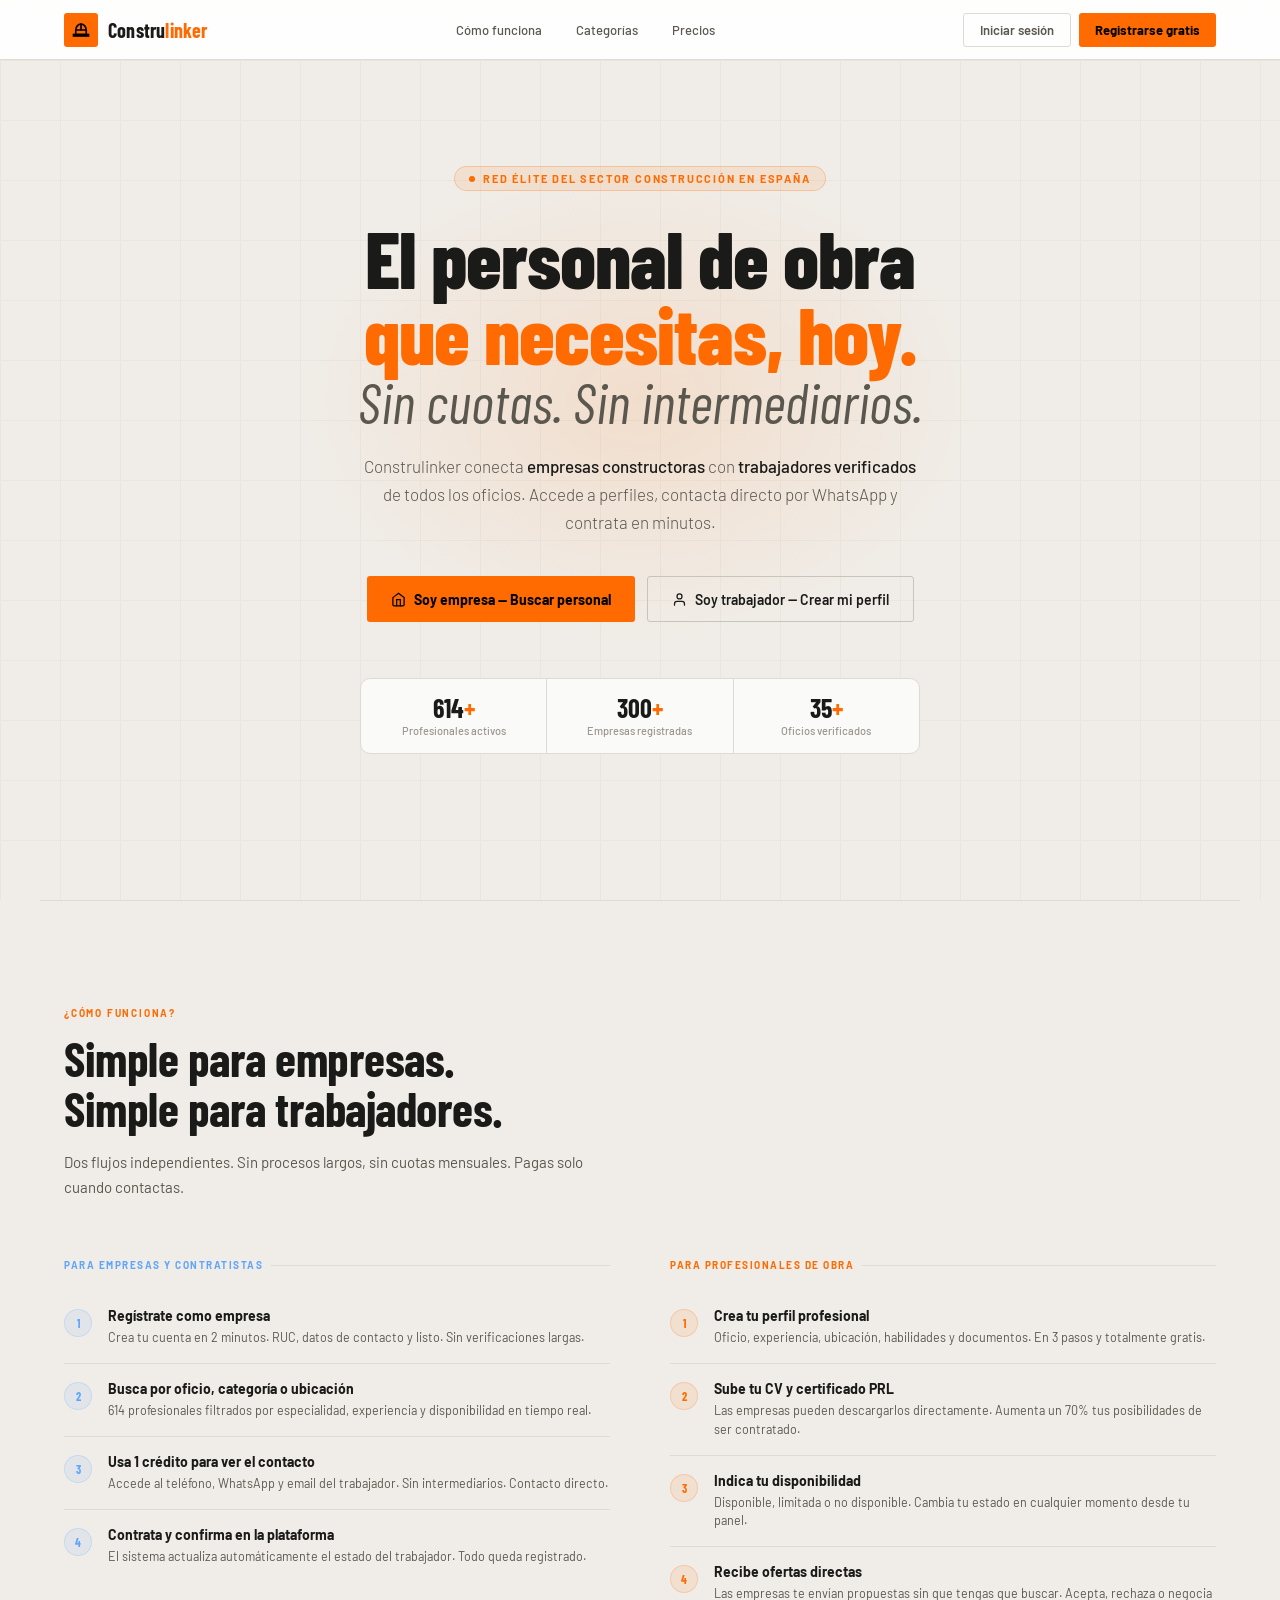
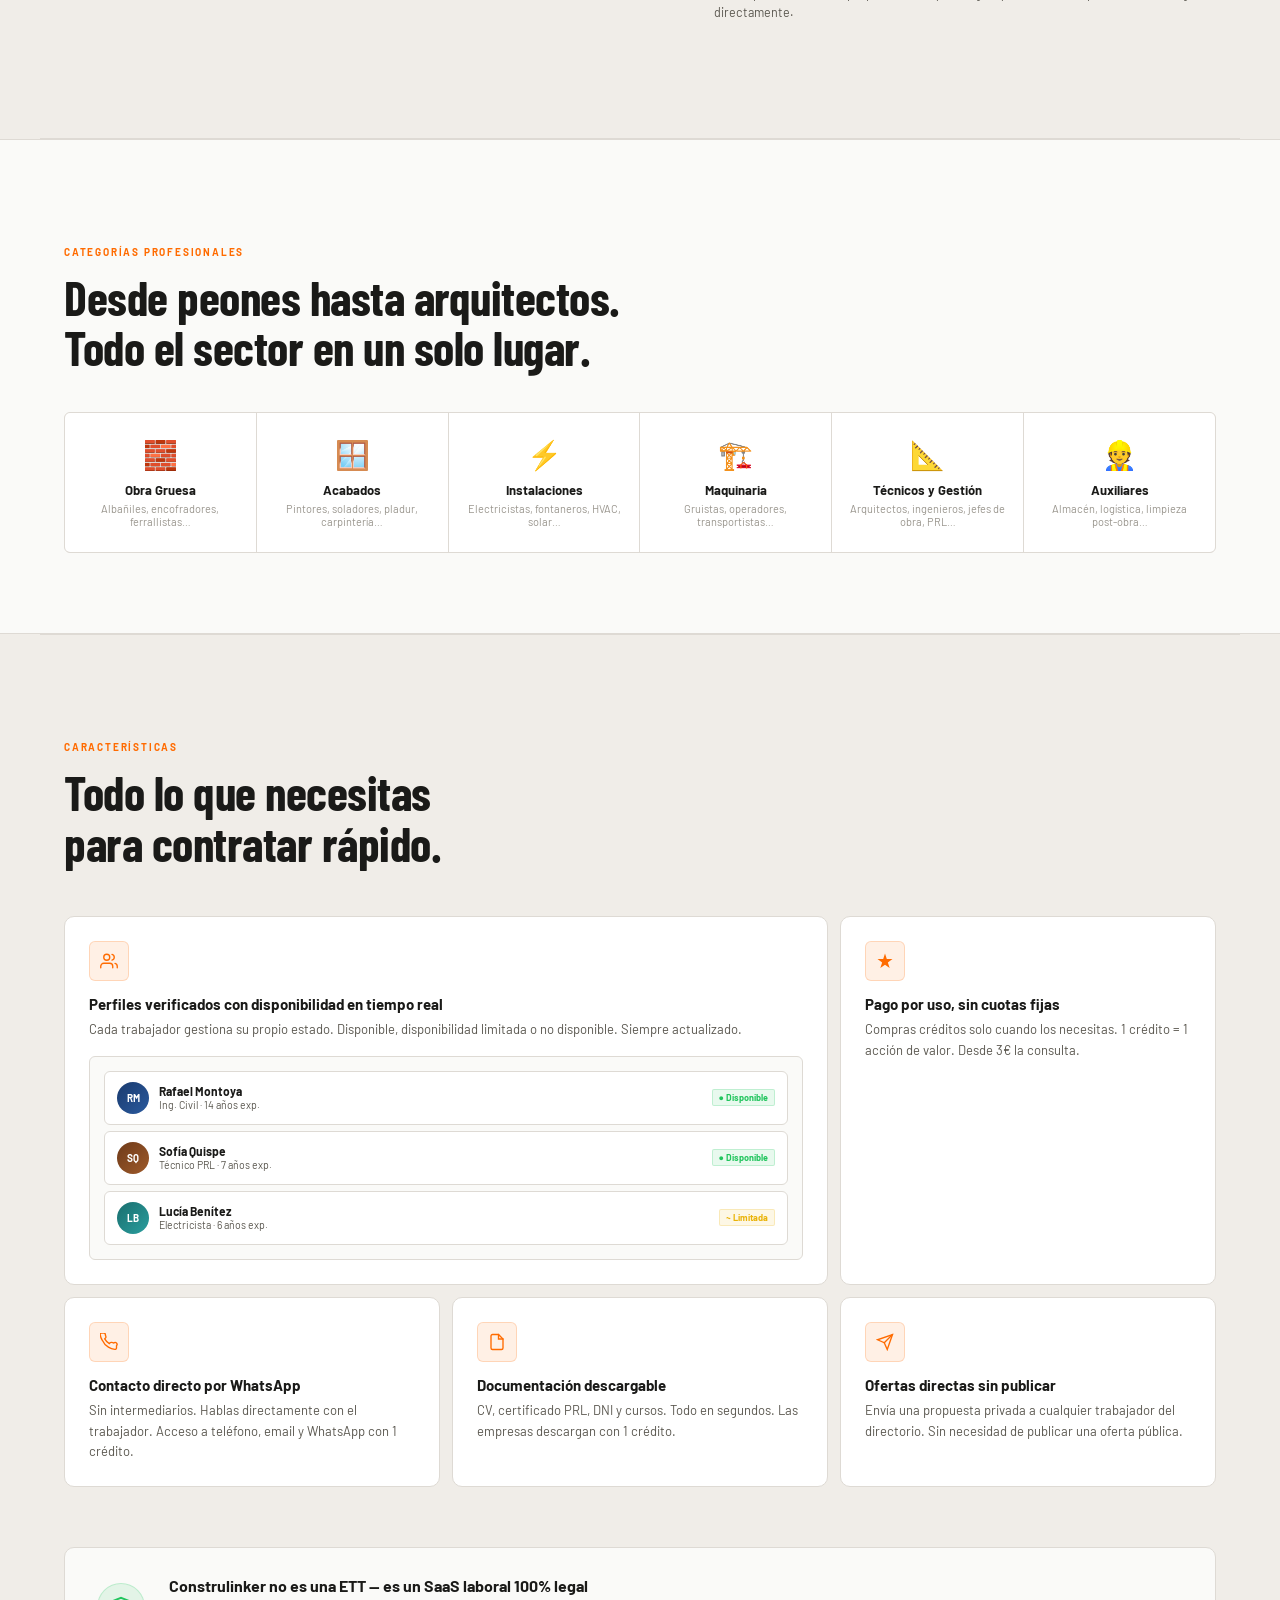
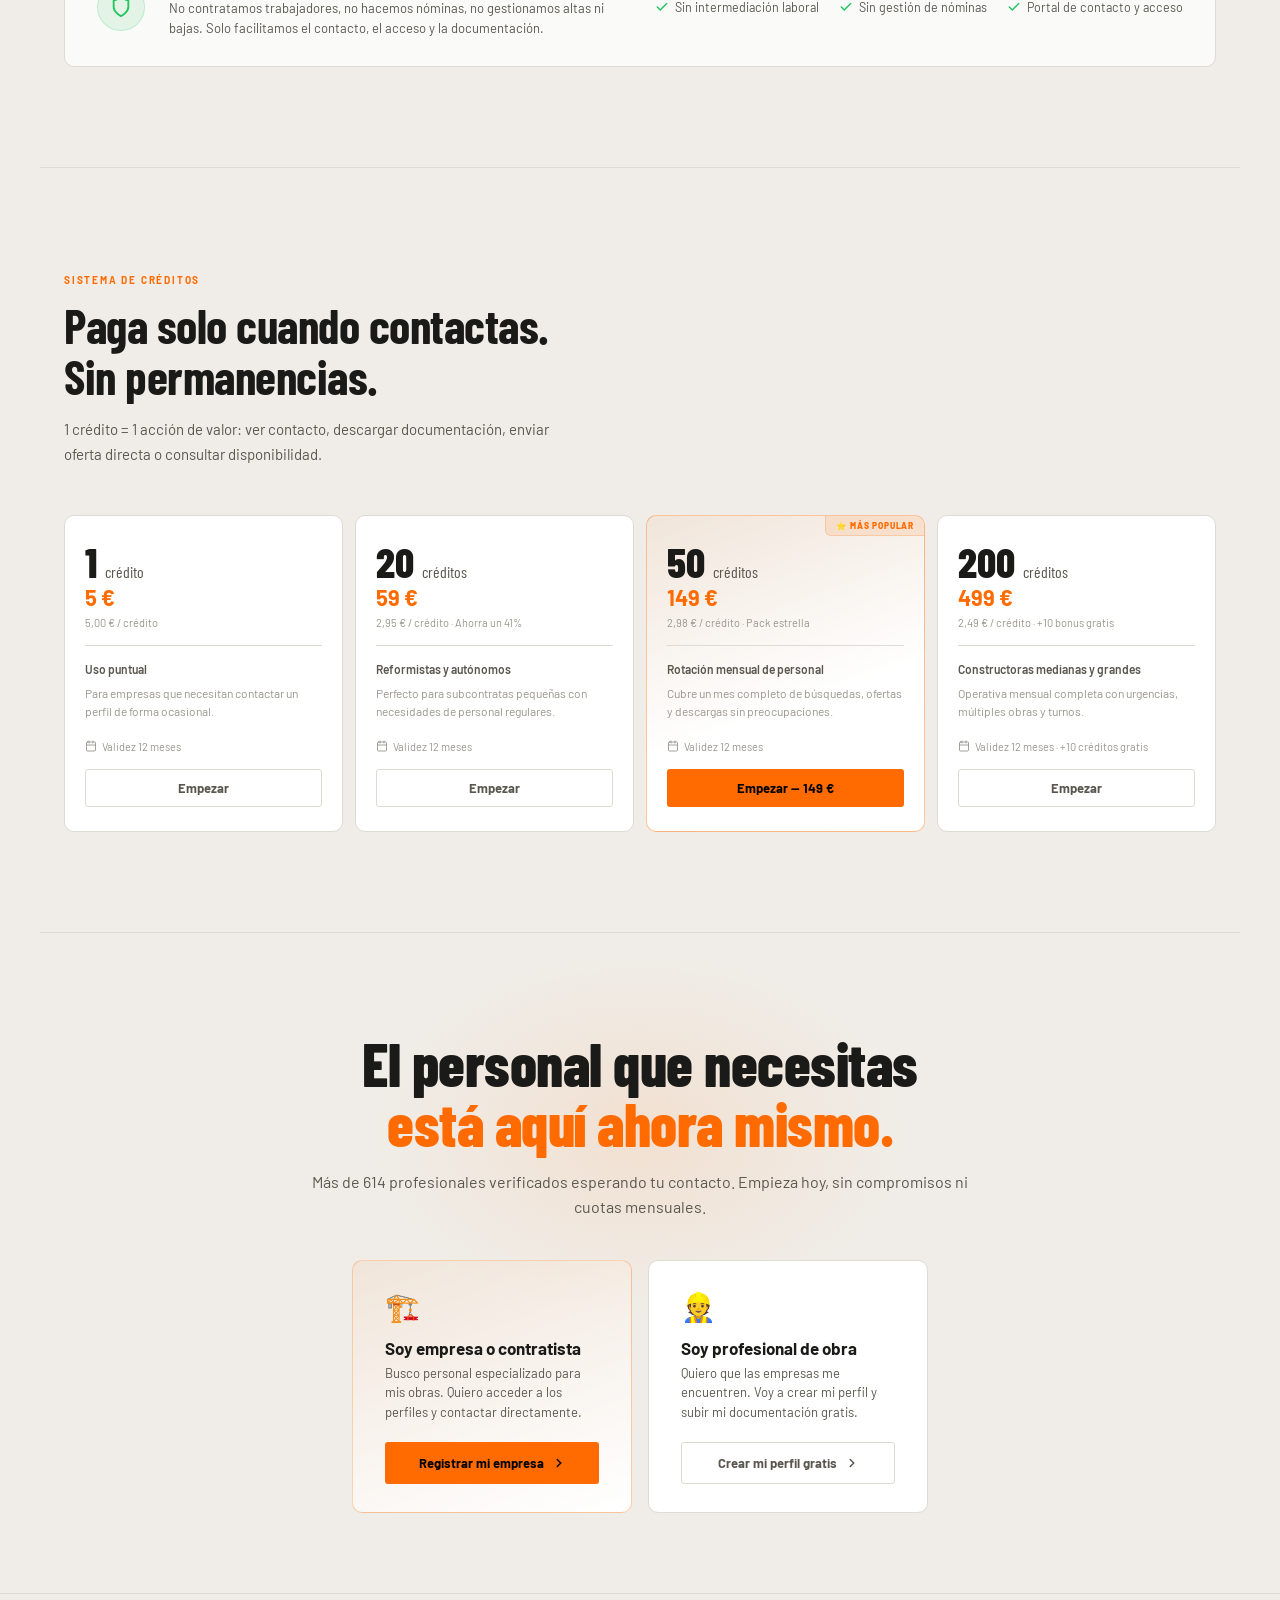
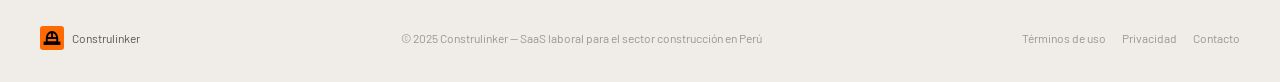
==== commit 320d162c: "cambio css" ====
--- a/index.html
+++ b/index.html
@@ -3,349 +3,1003 @@
 <head>
   <meta charset="UTF-8"/>
   <meta name="viewport" content="width=device-width, initial-scale=1.0"/>
-  <title>Construlinker</title>
-  <link rel="preconnect" href="https://fonts.googleapis.com">
-  <link href="https://fonts.googleapis.com/css2?family=Barlow:wght@300;400;500;600;700&family=Barlow+Condensed:wght@500;600;700&display=swap" rel="stylesheet">
-  <link rel="stylesheet" href="styles.css"/>
-  <link rel="stylesheet" href="worker-styles.css"/>
+  <title>Construlinker — Red Élite de Construcción</title>
   <script>
-    (function(){
-      try{ var s=JSON.parse(localStorage.getItem('cl_session')||'{}'); if(!s.loggedIn) window.location.replace('landing.html'); }catch(e){ window.location.replace('landing.html'); }
+    // Si ya hay sesión activa, ir directo al panel
+    (function() {
+      try {
+        var s = JSON.parse(localStorage.getItem('cl_session') || '{}');
+        if (s.loggedIn) window.location.replace('company-dashboard.html');
+      } catch(e) {}
     })();
   </script>
+  <link rel="preconnect" href="https://fonts.googleapis.com">
+  <link href="https://fonts.googleapis.com/css2?family=Barlow:ital,wght@0,300;0,400;0,500;0,600;0,700;1,300&family=Barlow+Condensed:wght@400;500;600;700;800&display=swap" rel="stylesheet">
+  <style>
+    /* ══ VARIABLES ══════════════════════════════════════════ */
+    :root {
+  --bg:           #F0EDE8;
+  --surface:      #FAFAF8;
+  --card:         #FFFFFF;
+  --card-hover:   #F5F2ED;
+  --border:       #DEDAD4;
+  --border-light: #C8C3BB;
+  --text:         #1A1A18;
+  --text-muted:   #5A574F;
+  --text-dim:     #9A968E;
+  --orange:       #FF6B00;
+  --orange-dim:   rgba(255,107,0,0.10);
+  --orange-hover: #FF8533;
+  --orange-glow:  rgba(255,107,0,0.22);
+  --green:        #22C55E;
+  --green-dim:    rgba(34,197,94,0.10);
+  --yellow:       #EAB308;
+  --yellow-dim:   rgba(234,179,8,0.10);
+  --red:          #EF4444;
+  --red-dim:      rgba(239,68,68,0.10);
+  --nav-h:        58px;
+  --radius:       3px;
+  --radius-md:    6px;
+  --radius-lg:    10px;
+  --trans:        0.18s cubic-bezier(.4,0,.2,1);
+  --shadow:       0 4px 24px rgba(0,0,0,0.10);
+  --shadow-lg:    0 12px 48px rgba(0,0,0,0.16);
+}
+    *, *::before, *::after { box-sizing:border-box; margin:0; padding:0; }
+    html { scroll-behavior:smooth; }
+    body {
+      font-family: 'Barlow', sans-serif;
+      background: var(--bg);
+      color: var(--text);
+      -webkit-font-smoothing: antialiased;
+      overflow-x: hidden;
+    }
+    a { text-decoration:none; cursor:pointer; }
+    button { cursor:pointer; font-family:inherit; }
+    ::-webkit-scrollbar { width:5px; }
+    ::-webkit-scrollbar-track { background:transparent; }
+    ::-webkit-scrollbar-thumb { background:var(--border-light); border-radius:4px; }
+
+    /* ══ TOPNAV ═════════════════════════════════════════════ */
+    .nav {
+      position: fixed; top:0; left:0; right:0;
+      height: 60px; z-index:100;
+      background: rgba(255, 255, 255, 0.92);
+      border-bottom: 1px solid var(--border);
+      backdrop-filter: blur(12px);
+    }
+    .nav__inner {
+      max-width: 1200px; margin:0 auto;
+      height:100%; display:flex;
+      align-items:center; justify-content:space-between;
+      padding: 0 24px;
+    }
+    .nav__brand { display:flex; align-items:center; gap:10px; }
+    .brand-icon {
+      width:34px; height:34px;
+      background:var(--orange);
+      border-radius:var(--radius);
+      display:flex; align-items:center; justify-content:center;
+    }
+    .brand-icon svg { width:18px; height:18px; color:#000; }
+    .brand-name {
+      font-family:'Barlow Condensed',sans-serif;
+      font-size:20px; font-weight:700;
+      color:var(--text); letter-spacing:0.2px;
+    }
+    .brand-name em { font-style:normal; color:var(--orange); }
+    .nav__links { display:flex; align-items:center; gap:6px; }
+    .nav-link-item {
+      font-size:13px; font-weight:500;
+      color:var(--text-muted);
+      padding:6px 14px; border-radius:var(--radius);
+      transition:color var(--trans);
+      background:none; border:none;
+    }
+    .nav-link-item:hover { color:var(--text); }
+    .nav__actions { display:flex; align-items:center; gap:8px; }
+    .btn-nav-ghost {
+      font-size:13px; font-weight:600;
+      color:var(--text-muted);
+      border:1px solid var(--border);
+      border-radius:var(--radius);
+      padding:0 16px; height:34px;
+      background:none;
+      transition:all var(--trans);
+    }
+    .btn-nav-ghost:hover { color:var(--text); border-color:var(--border-light); }
+    .btn-nav-orange {
+      font-size:13px; font-weight:700;
+      color:#000; background:var(--orange);
+      border:none; border-radius:var(--radius);
+      padding:0 16px; height:34px;
+      transition:background var(--trans);
+    }
+    .btn-nav-orange:hover { background:#FF8533; }
+
+    /* ══ HERO ════════════════════════════════════════════════ */
+    .hero {
+      min-height: 100vh;
+      display: flex; flex-direction:column;
+      align-items:center; justify-content:center;
+      text-align:center;
+      padding: 100px 24px 80px;
+      position:relative; overflow:hidden;
+    }
+    /* Grid texture background */
+    .hero::before {
+      content:'';
+      position:absolute; inset:0;
+      background-image:
+        linear-gradient(var(--border) 1px, transparent 1px),
+        linear-gradient(90deg, var(--border) 1px, transparent 1px);
+      background-size: 60px 60px;
+      opacity:.35;
+    }
+    /* Radial orange glow center */
+    .hero::after {
+      content:'';
+      position:absolute;
+      top:50%; left:50%;
+      transform:translate(-50%,-60%);
+      width:700px; height:500px;
+      background:radial-gradient(ellipse, rgba(255,107,0,.12) 0%, transparent 70%);
+      pointer-events:none;
+    }
+    .hero__content { position:relative; z-index:2; max-width:820px; }
+
+    .hero__eyebrow {
+      display:inline-flex; align-items:center; gap:8px;
+      font-size:11px; font-weight:700;
+      letter-spacing:1.8px; text-transform:uppercase;
+      color:var(--orange);
+      border:1px solid rgba(255,107,0,.25);
+      background:var(--orange-dim);
+      border-radius:20px;
+      padding:5px 14px;
+      margin-bottom:28px;
+    }
+    .hero__eyebrow span {
+      width:6px; height:6px; border-radius:50%;
+      background:var(--orange);
+      animation:pulse-dot 2s ease infinite;
+    }
+    @keyframes pulse-dot {
+      0%,100%{opacity:1} 50%{opacity:.3}
+    }
+
+    .hero__title {
+      font-family:'Barlow Condensed',sans-serif;
+      font-size: clamp(44px, 7vw, 80px);
+      font-weight:800;
+      line-height:.95;
+      letter-spacing:-1px;
+      color:var(--text);
+      margin-bottom:24px;
+    }
+    .hero__title .line-orange { color:var(--orange); display:block; }
+    .hero__title .line-dim    { color:var(--text-muted); font-weight:400; font-style:italic; font-size:.7em; display:block; margin-top:4px; letter-spacing:0; }
+
+    .hero__desc {
+      font-size:17px; font-weight:300;
+      color:var(--text-muted); line-height:1.65;
+      max-width:560px; margin:0 auto 40px;
+    }
+    .hero__desc strong { color:var(--text); font-weight:500; }
+
+    .hero__ctas {
+      display:flex; align-items:center; justify-content:center;
+      gap:12px; flex-wrap:wrap; margin-bottom:56px;
+    }
+    .cta-primary {
+      display:inline-flex; align-items:center; gap:8px;
+      background:var(--orange); color:#000;
+      border:none; border-radius:var(--radius);
+      font-size:14px; font-weight:700;
+      padding:0 24px; height:46px;
+      transition:background var(--trans), transform .1s;
+    }
+    .cta-primary:hover { background:#FF8533; }
+    .cta-primary:active { transform:scale(.98); }
+    .cta-primary svg { width:15px; height:15px; flex-shrink:0; }
+    .cta-secondary {
+      display:inline-flex; align-items:center; gap:8px;
+      background:transparent; color:var(--text);
+      border:1px solid var(--border-light); border-radius:var(--radius);
+      font-size:14px; font-weight:600;
+      padding:0 24px; height:46px;
+      transition:all var(--trans);
+    }
+    .cta-secondary:hover { border-color:var(--orange); color:var(--orange); }
+    .cta-secondary svg { width:15px; height:15px; flex-shrink:0; }
+
+    /* Hero stats bar */
+    .hero__stats {
+      display:flex; align-items:center; justify-content:center;
+      gap:0;
+      background:var(--surface);
+      border:1px solid var(--border);
+      border-radius:var(--radius-lg);
+      overflow:hidden;
+      max-width:560px; margin:0 auto;
+    }
+    .hero-stat {
+      flex:1; padding:16px 20px; text-align:center;
+      border-right:1px solid var(--border);
+    }
+    .hero-stat:last-child { border-right:none; }
+    .hero-stat__n {
+      font-family:'Barlow Condensed',sans-serif;
+      font-size:26px; font-weight:700;
+      color:var(--text); line-height:1;
+      margin-bottom:3px;
+    }
+    .hero-stat__n .accent { color:var(--orange); }
+    .hero-stat__l { font-size:11px; color:var(--text-dim); font-weight:500; }
+
+    /* ══ HOW IT WORKS ════════════════════════════════════════ */
+    .section {
+      max-width:1200px; margin:0 auto;
+      padding:100px 24px;
+    }
+    .section-tag {
+      display:inline-block;
+      font-size:10px; font-weight:700;
+      letter-spacing:1.8px; text-transform:uppercase;
+      color:var(--orange); margin-bottom:14px;
+    }
+    .section-title {
+      font-family:'Barlow Condensed',sans-serif;
+      font-size:clamp(32px,4vw,48px);
+      font-weight:700; letter-spacing:-0.5px;
+      color:var(--text); margin-bottom:16px; line-height:1.05;
+    }
+    .section-desc {
+      font-size:15px; color:var(--text-muted);
+      line-height:1.65; max-width:520px;
+    }
+
+    /* Two-column "cómo funciona" */
+    .how-grid {
+      display:grid;
+      grid-template-columns:1fr 1fr;
+      gap:60px; margin-top:60px;
+    }
+    .how-col__label {
+      font-size:10px; font-weight:700;
+      letter-spacing:1.5px; text-transform:uppercase;
+      color:var(--text-dim); margin-bottom:20px;
+      display:flex; align-items:center; gap:8px;
+    }
+    .how-col__label::after {
+      content:''; flex:1; height:1px; background:var(--border);
+    }
+    .how-col.empresa .how-col__label { color:#60A5FA; }
+    .how-col.trabajador .how-col__label { color:var(--orange); }
+
+    .how-steps { display:flex; flex-direction:column; gap:0; }
+    .how-step {
+      display:flex; gap:16px;
+      padding:16px 0;
+      border-bottom:1px solid var(--border);
+      position:relative;
+    }
+    .how-step:last-child { border-bottom:none; }
+    .how-num {
+      width:28px; height:28px; border-radius:50%;
+      display:flex; align-items:center; justify-content:center;
+      font-family:'Barlow Condensed',sans-serif;
+      font-size:12px; font-weight:700;
+      flex-shrink:0; margin-top:2px;
+    }
+    .empresa .how-num  { background:rgba(96,165,250,.1); color:#60A5FA; border:1px solid rgba(96,165,250,.2); }
+    .trabajador .how-num { background:var(--orange-dim); color:var(--orange); border:1px solid rgba(255,107,0,.2); }
+    .how-step__title { font-size:14px; font-weight:700; color:var(--text); margin-bottom:4px; }
+    .how-step__desc  { font-size:12.5px; color:var(--text-muted); line-height:1.5; }
+
+    /* ══ CATEGORÍAS ════════════════════════════════════════════ */
+    .cats-section {
+      background:var(--surface);
+      border-top:1px solid var(--border);
+      border-bottom:1px solid var(--border);
+    }
+    .cats-grid {
+      display:grid;
+      grid-template-columns:repeat(6,1fr);
+      gap:1px;
+      background:var(--border);
+      border:1px solid var(--border);
+      border-radius:var(--radius-md);
+      overflow:hidden;
+      margin-top:40px;
+    }
+    .cat-card {
+      background:var(--card);
+      padding:24px 16px;
+      text-align:center;
+      cursor:pointer;
+      transition:background var(--trans);
+    }
+    .cat-card:hover { background:var(--card-hover); }
+    .cat-card:hover .cat-count { color:var(--orange); }
+    .cat-emoji { font-size:28px; margin-bottom:10px; display:block; }
+    .cat-name  { font-size:13px; font-weight:700; color:var(--text); margin-bottom:4px; }
+    .cat-count { font-size:11px; color:var(--text-dim); transition:color var(--trans); }
+
+    /* ══ CRÉDITOS / PRICING ═══════════════════════════════════ */
+    .pricing-grid {
+      display:grid;
+      grid-template-columns:repeat(4,1fr);
+      gap:12px; margin-top:48px;
+    }
+    .pricing-card {
+      background:var(--card);
+      border:1px solid var(--border);
+      border-radius:var(--radius-lg);
+      padding:24px 20px;
+      display:flex; flex-direction:column;
+      position:relative; overflow:hidden;
+      transition:border-color var(--trans), transform var(--trans);
+    }
+    .pricing-card:hover { border-color:var(--border-light); transform:translateY(-3px); }
+    .pricing-card.featured {
+      border-color:rgba(255,107,0,.4);
+      background:linear-gradient(160deg,rgba(255,107,0,.06) 0%,var(--card) 60%);
+    }
+    .pricing-card.featured::before {
+      content:'⭐ MÁS POPULAR';
+      position:absolute; top:0; right:0;
+      font-size:8.5px; font-weight:800;
+      letter-spacing:.8px;
+      color:var(--orange);
+      background:rgba(255,107,0,.12);
+      border-left:1px solid rgba(255,107,0,.2);
+      border-bottom:1px solid rgba(255,107,0,.2);
+      padding:4px 10px;
+      border-radius:0 var(--radius-lg) 0 var(--radius-md);
+    }
+    .pricing-credits {
+      font-family:'Barlow Condensed',sans-serif;
+      font-size:42px; font-weight:800;
+      color:var(--text); line-height:1;
+      margin-bottom:2px;
+    }
+    .pricing-credits small {
+      font-size:16px; font-weight:400;
+      color:var(--text-muted);
+    }
+    .pricing-price {
+      font-size:22px; font-weight:700;
+      color:var(--orange); margin-bottom:6px;
+    }
+    .pricing-ppc {
+      font-size:11px; color:var(--text-dim);
+      margin-bottom:16px;
+    }
+    .pricing-divider { height:1px; background:var(--border); margin-bottom:16px; }
+    .pricing-ideal {
+      font-size:12px; font-weight:600;
+      color:var(--text-muted); margin-bottom:8px;
+    }
+    .pricing-desc {
+      font-size:12px; color:var(--text-dim);
+      line-height:1.5; flex:1; margin-bottom:20px;
+    }
+    .pricing-validity {
+      font-size:11px; color:var(--text-dim);
+      display:flex; align-items:center; gap:5px; margin-bottom:16px;
+    }
+    .pricing-validity svg { flex-shrink:0; }
+    .btn-pricing {
+      width:100%; height:38px;
+      background:var(--orange); color:#000;
+      border:none; border-radius:var(--radius);
+      font-size:13px; font-weight:700;
+      transition:background var(--trans);
+    }
+    .btn-pricing:hover { background:#FF8533; }
+    .btn-pricing.ghost {
+      background:transparent; color:var(--text-muted);
+      border:1px solid var(--border);
+    }
+    .btn-pricing.ghost:hover { border-color:var(--border-light); color:var(--text); }
+
+    /* ══ FEATURES BENTO ══════════════════════════════════════ */
+    .bento-grid {
+      display:grid;
+      grid-template-columns:repeat(3,1fr);
+      grid-template-rows:auto auto;
+      gap:12px; margin-top:48px;
+    }
+    .bento-card {
+      background:var(--card);
+      border:1px solid var(--border);
+      border-radius:var(--radius-lg);
+      padding:24px;
+      transition:border-color var(--trans);
+    }
+    .bento-card:hover { border-color:var(--border-light); }
+    .bento-card.wide { grid-column:span 2; }
+    .bento-card.tall { grid-row:span 2; }
+    .bento-card__icon {
+      width:40px; height:40px;
+      background:var(--orange-dim);
+      border:1px solid rgba(255,107,0,.2);
+      border-radius:var(--radius-md);
+      display:flex; align-items:center; justify-content:center;
+      margin-bottom:14px;
+      color:var(--orange);
+    }
+    .bento-card__icon svg { width:18px; height:18px; }
+    .bento-card__title { font-size:15px; font-weight:700; color:var(--text); margin-bottom:6px; }
+    .bento-card__desc  { font-size:13px; color:var(--text-muted); line-height:1.6; }
+    .bento-preview {
+      margin-top:16px;
+      background:var(--surface);
+      border:1px solid var(--border);
+      border-radius:var(--radius-md);
+      padding:14px;
+    }
+    .bento-mini-card {
+      background:var(--card);
+      border:1px solid var(--border);
+      border-radius:var(--radius-md);
+      padding:10px 12px;
+      display:flex; align-items:center; gap:10px;
+      margin-bottom:6px;
+    }
+    .bento-mini-card:last-child { margin-bottom:0; }
+    .bmc-avatar {
+      width:32px; height:32px; border-radius:50%;
+      display:flex; align-items:center; justify-content:center;
+      font-size:10px; font-weight:700; color:#fff; flex-shrink:0;
+    }
+    .bmc-name  { font-size:12px; font-weight:700; color:var(--text); }
+    .bmc-role  { font-size:10.5px; color:var(--text-muted); }
+    .bmc-badge {
+      margin-left:auto; font-size:9px; font-weight:700;
+      padding:2px 6px; border-radius:2px;
+      background:rgba(34,197,94,.1); color:var(--green);
+      border:1px solid rgba(34,197,94,.2);
+      flex-shrink:0;
+    }
+
+    /* ══ LEGAL BADGE ════════════════════════════════════════ */
+    .legal-strip {
+      background:var(--surface);
+      border:1px solid var(--border);
+      border-radius:var(--radius-lg);
+      padding:28px 32px;
+      display:flex; align-items:center; gap:24px;
+      margin-top:60px; flex-wrap:wrap;
+    }
+    .legal-icon {
+      width:48px; height:48px; border-radius:50%;
+      background:rgba(34,197,94,.1);
+      border:1px solid rgba(34,197,94,.2);
+      display:flex; align-items:center; justify-content:center;
+      flex-shrink:0; color:var(--green);
+    }
+    .legal-body { flex:1; min-width:220px; }
+    .legal-title { font-size:16px; font-weight:700; color:var(--text); margin-bottom:4px; }
+    .legal-desc  { font-size:13px; color:var(--text-muted); line-height:1.5; }
+    .legal-points { display:flex; gap:20px; flex-wrap:wrap; }
+    .legal-point {
+      display:flex; align-items:center; gap:6px;
+      font-size:12.5px; color:var(--text-muted);
+    }
+    .legal-point svg { color:var(--green); flex-shrink:0; }
+
+    /* ══ FINAL CTA SECTION ══════════════════════════════════ */
+    .final-cta {
+      text-align:center;
+      padding:100px 24px 80px;
+      position:relative; overflow:hidden;
+    }
+    .final-cta::before {
+      content:'';
+      position:absolute; top:0; left:50%; transform:translateX(-50%);
+      width:600px; height:400px;
+      background:radial-gradient(ellipse,rgba(255,107,0,.10) 0%,transparent 65%);
+      pointer-events:none;
+    }
+    .final-cta__content { position:relative; z-index:1; max-width:680px; margin:0 auto; }
+    .final-cta__title {
+      font-family:'Barlow Condensed',sans-serif;
+      font-size:clamp(36px,5vw,60px);
+      font-weight:800; letter-spacing:-.5px;
+      color:var(--text); margin-bottom:16px; line-height:1.0;
+    }
+    .final-cta__title span { color:var(--orange); }
+    .final-cta__desc {
+      font-size:16px; color:var(--text-muted);
+      line-height:1.6; margin-bottom:40px;
+    }
+    .final-ctas {
+      display:flex; align-items:stretch; justify-content:center;
+      gap:16px; flex-wrap:wrap;
+    }
+    .final-cta-card {
+      background:var(--card);
+      border:1px solid var(--border);
+      border-radius:var(--radius-lg);
+      padding:28px 32px;
+      width:280px; text-align:left;
+      transition:border-color var(--trans), transform var(--trans);
+      display:flex; flex-direction:column; gap:0;
+    }
+    .final-cta-card:hover { border-color:var(--border-light); transform:translateY(-2px); }
+    .final-cta-card.main { border-color:rgba(255,107,0,.3); background:linear-gradient(160deg,rgba(255,107,0,.06),var(--card)); }
+    .fcc-icon { font-size:28px; margin-bottom:14px; display:block; }
+    .fcc-title { font-size:17px; font-weight:700; color:var(--text); margin-bottom:6px; }
+    .fcc-desc  { font-size:13px; color:var(--text-muted); line-height:1.5; margin-bottom:20px; flex:1; }
+    .fcc-btn {
+      display:flex; align-items:center; justify-content:center; gap:8px;
+      height:42px; border-radius:var(--radius);
+      font-size:13px; font-weight:700; border:none;
+      transition:all var(--trans);
+    }
+    .fcc-btn.orange { background:var(--orange); color:#000; }
+    .fcc-btn.orange:hover { background:#FF8533; }
+    .fcc-btn.outline { background:transparent; color:var(--text-muted); border:1px solid var(--border); }
+    .fcc-btn.outline:hover { border-color:var(--border-light); color:var(--text); }
+
+    /* ══ FOOTER ═════════════════════════════════════════════ */
+    .footer {
+      border-top:1px solid var(--border);
+      padding:32px 24px;
+      text-align:center;
+    }
+    .footer__inner {
+      max-width:1200px; margin:0 auto;
+      display:flex; align-items:center; justify-content:space-between;
+      flex-wrap:wrap; gap:12px;
+    }
+    .footer-brand { display:flex; align-items:center; gap:8px; }
+    .footer-text { font-size:12px; color:var(--text-dim); }
+    .footer-links { display:flex; gap:16px; }
+    .footer-link { font-size:12px; color:var(--text-dim); transition:color var(--trans); }
+    .footer-link:hover { color:var(--text-muted); }
+
+    /* ══ DIVIDER LINE ════════════════════════════════════════ */
+    .section-divider {
+      height:1px; background:var(--border);
+      max-width:1200px; margin:0 auto;
+    }
+
+    /* ══ RESPONSIVE ═════════════════════════════════════════ */
+    @media(max-width:1000px) {
+      .pricing-grid { grid-template-columns:repeat(2,1fr); }
+      .bento-grid   { grid-template-columns:1fr 1fr; }
+      .bento-card.wide { grid-column:span 1; }
+      .cats-grid { grid-template-columns:repeat(3,1fr); }
+    }
+    @media(max-width:768px) {
+      .how-grid { grid-template-columns:1fr; gap:40px; }
+      .pricing-grid { grid-template-columns:1fr; }
+      .bento-grid { grid-template-columns:1fr; }
+      .cats-grid { grid-template-columns:repeat(2,1fr); }
+      .nav__links { display:none; }
+      .hero__stats { flex-direction:column; border-radius:var(--radius-md); }
+      .hero-stat { border-right:none; border-bottom:1px solid var(--border); }
+      .hero-stat:last-child { border-bottom:none; }
+      .legal-strip { flex-direction:column; }
+    }
+    @media(max-width:480px) {
+      .cats-grid { grid-template-columns:repeat(2,1fr); }
+      .final-cta-card { width:100%; }
+    }
+  </style>
 </head>
 <body>
 
-<!-- ══ TOPNAV ═══════════════════════════════════════════ -->
-<nav class="topnav" id="topnav">
-  <div class="topnav__inner">
-
-    <!-- Brand -->
-    <a class="topnav__brand" href="#" onclick="navigate('feed');return false;">
-      <div class="brand-icon">
-        <svg viewBox="0 0 24 24" fill="none" stroke="currentColor" stroke-width="2.2" stroke-linecap="round">
-          <path d="M2 18h20v2H2z"/><path d="M12 4C8 4 5 8 5 12v6h14v-6c0-4-3-8-7-8z"/>
-          <line x1="12" y1="4" x2="12" y2="12"/><line x1="5" y1="12" x2="19" y2="12"/>
-        </svg>
-      </div>
-      <span class="brand-name">Constru<em>linker</em></span>
-    </a>
-
-    <!-- Search -->
-    <div class="topnav__search">
-      <svg viewBox="0 0 24 24" fill="none" stroke="currentColor" stroke-width="1.8" stroke-linecap="round"><circle cx="11" cy="11" r="8"/><path d="m21 21-4.3-4.3"/></svg>
-      <input type="text" placeholder="Busca oficio, empresa o especialidad…" id="globalSearch"/>
+  <!-- ══ NAV ══════════════════════════════════════════════ -->
+  <nav class="nav">
+    <div class="nav__inner">
+      <div class="nav__brand">
+        <div class="brand-icon">
+          <svg viewBox="0 0 24 24" fill="none" stroke="currentColor" stroke-width="2.2" stroke-linecap="round">
+            <path d="M2 18h20v2H2z"/>
+            <path d="M12 4C8 4 5 8 5 12v6h14v-6c0-4-3-8-7-8z"/>
+            <line x1="12" y1="4" x2="12" y2="12"/>
+            <line x1="5" y1="12" x2="19" y2="12"/>
+          </svg>
+        </div>
+        <span class="brand-name">Constru<em>linker</em></span>
+      </div>
+      <div class="nav__links">
+        <a class="nav-link-item" href="#como-funciona">Cómo funciona</a>
+        <a class="nav-link-item" href="#categorias">Categorías</a>
+        <a class="nav-link-item" href="#precios">Precios</a>
+      </div>
+      <div class="nav__actions">
+        <button class="btn-nav-ghost" onclick="window.location.href='auth.html'">Iniciar sesión</button>
+        <button class="btn-nav-orange" onclick="window.location.href='auth.html?mode=register'">Registrarse gratis</button>
+      </div>
     </div>
-
-    <!-- Nav links — inyectados por main.js según rol -->
-    <div class="topnav__links" id="navLinks">
-      <!-- Inicio (siempre) -->
-      <button class="nav-link active" data-page="feed" onclick="navigate('feed')">
-        <svg viewBox="0 0 24 24" fill="none" stroke="currentColor" stroke-width="1.8" stroke-linecap="round"><path d="M3 9l9-7 9 7v11a2 2 0 01-2 2H5a2 2 0 01-2-2z"/><polyline points="9,22 9,12 15,12 15,22"/></svg>
-        <span>Inicio</span>
-      </button>
-      <!-- Links adicionales por rol -->
-      <div id="navRoleLinks" style="display:contents"></div>
-      <!-- Mi Perfil (siempre) -->
-      <button class="nav-link" data-page="perfil" onclick="navigate('perfil')">
-        <svg viewBox="0 0 24 24" fill="none" stroke="currentColor" stroke-width="1.8" stroke-linecap="round"><path d="M20 21v-2a4 4 0 00-4-4H8a4 4 0 00-4 4v2"/><circle cx="12" cy="7" r="4"/></svg>
-        <span>Mi Perfil</span>
-      </button>
+  </nav>
+
+  <!-- ══ HERO ═════════════════════════════════════════════ -->
+  <section class="hero">
+    <div class="hero__content">
+      <div class="hero__eyebrow">
+        <span></span>
+        Red élite del sector construcción en España
+      </div>
+
+      <h1 class="hero__title">
+        El personal de obra<br>
+        <span class="line-orange">que necesitas, hoy.</span>
+        <span class="line-dim">Sin cuotas. Sin intermediarios.</span>
+      </h1>
+
+      <p class="hero__desc">
+        Construlinker conecta <strong>empresas constructoras</strong> con
+        <strong>trabajadores verificados</strong> de todos los oficios.
+        Accede a perfiles, contacta directo por WhatsApp y contrata en minutos.
+      </p>
+
+      <div class="hero__ctas">
+        <button class="cta-primary" onclick="window.location.href='auth.html?type=empresa'">
+          <svg viewBox="0 0 24 24" fill="none" stroke="currentColor" stroke-width="2" stroke-linecap="round"><path d="M3 9l9-7 9 7v11a2 2 0 01-2 2H5a2 2 0 01-2-2z"/><polyline points="9,22 9,12 15,12 15,22"/></svg>
+          Soy empresa — Buscar personal
+        </button>
+        <button class="cta-secondary" onclick="window.location.href='auth.html?type=trabajador'">
+          <svg viewBox="0 0 24 24" fill="none" stroke="currentColor" stroke-width="2" stroke-linecap="round"><path d="M20 21v-2a4 4 0 00-4-4H8a4 4 0 00-4 4v2"/><circle cx="12" cy="7" r="4"/></svg>
+          Soy trabajador — Crear mi perfil
+        </button>
+      </div>
+
+      <div class="hero__stats">
+        <div class="hero-stat">
+          <div class="hero-stat__n">614<span class="accent">+</span></div>
+          <div class="hero-stat__l">Profesionales activos</div>
+        </div>
+        <div class="hero-stat">
+          <div class="hero-stat__n">300<span class="accent">+</span></div>
+          <div class="hero-stat__l">Empresas registradas</div>
+        </div>
+        <div class="hero-stat">
+          <div class="hero-stat__n">35<span class="accent">+</span></div>
+          <div class="hero-stat__l">Oficios verificados</div>
+        </div>
+      </div>
     </div>
-
-    <!-- Mensajes (siempre) -->
-    <a class="topnav__icon-btn" href="messages.html" title="Mensajes">
-      <svg viewBox="0 0 24 24" fill="none" stroke="currentColor" stroke-width="1.8" stroke-linecap="round" width="18" height="18"><path d="M21 15a2 2 0 01-2 2H7l-4 4V5a2 2 0 012-2h14a2 2 0 012 2z"/></svg>
-      <span class="topnav__icon-badge" id="msgBadge" style="display:none">0</span>
-    </a>
-
-    <!-- Notificaciones (siempre) -->
-    <div class="topnav__icon-btn" id="notifBtn" onclick="toggleNotifPanel()" title="Notificaciones">
-      <svg viewBox="0 0 24 24" fill="none" stroke="currentColor" stroke-width="1.8" stroke-linecap="round" width="18" height="18"><path d="M18 8A6 6 0 006 8c0 7-3 9-3 9h18s-3-2-3-9"/><path d="M13.73 21a2 2 0 01-3.46 0"/></svg>
-      <span class="topnav__icon-badge" id="notifBadge" style="display:none">0</span>
+  </section>
+
+  <div class="section-divider"></div>
+
+  <!-- ══ CÓMO FUNCIONA ════════════════════════════════════ -->
+  <section class="section" id="como-funciona">
+    <div class="section-tag">¿Cómo funciona?</div>
+    <h2 class="section-title">Simple para empresas.<br>Simple para trabajadores.</h2>
+    <p class="section-desc">Dos flujos independientes. Sin procesos largos, sin cuotas mensuales. Pagas solo cuando contactas.</p>
+
+    <div class="how-grid">
+
+      <!-- Empresa -->
+      <div class="how-col empresa">
+        <div class="how-col__label">Para empresas y contratistas</div>
+        <div class="how-steps">
+          <div class="how-step">
+            <div class="how-num">1</div>
+            <div>
+              <div class="how-step__title">Regístrate como empresa</div>
+              <div class="how-step__desc">Crea tu cuenta en 2 minutos. RUC, datos de contacto y listo. Sin verificaciones largas.</div>
+            </div>
+          </div>
+          <div class="how-step">
+            <div class="how-num">2</div>
+            <div>
+              <div class="how-step__title">Busca por oficio, categoría o ubicación</div>
+              <div class="how-step__desc">614 profesionales filtrados por especialidad, experiencia y disponibilidad en tiempo real.</div>
+            </div>
+          </div>
+          <div class="how-step">
+            <div class="how-num">3</div>
+            <div>
+              <div class="how-step__title">Usa 1 crédito para ver el contacto</div>
+              <div class="how-step__desc">Accede al teléfono, WhatsApp y email del trabajador. Sin intermediarios. Contacto directo.</div>
+            </div>
+          </div>
+          <div class="how-step">
+            <div class="how-num">4</div>
+            <div>
+              <div class="how-step__title">Contrata y confirma en la plataforma</div>
+              <div class="how-step__desc">El sistema actualiza automáticamente el estado del trabajador. Todo queda registrado.</div>
+            </div>
+          </div>
+        </div>
+      </div>
+
+      <!-- Trabajador -->
+      <div class="how-col trabajador">
+        <div class="how-col__label">Para profesionales de obra</div>
+        <div class="how-steps">
+          <div class="how-step">
+            <div class="how-num">1</div>
+            <div>
+              <div class="how-step__title">Crea tu perfil profesional</div>
+              <div class="how-step__desc">Oficio, experiencia, ubicación, habilidades y documentos. En 3 pasos y totalmente gratis.</div>
+            </div>
+          </div>
+          <div class="how-step">
+            <div class="how-num">2</div>
+            <div>
+              <div class="how-step__title">Sube tu CV y certificado PRL</div>
+              <div class="how-step__desc">Las empresas pueden descargarlos directamente. Aumenta un 70% tus posibilidades de ser contratado.</div>
+            </div>
+          </div>
+          <div class="how-step">
+            <div class="how-num">3</div>
+            <div>
+              <div class="how-step__title">Indica tu disponibilidad</div>
+              <div class="how-step__desc">Disponible, limitada o no disponible. Cambia tu estado en cualquier momento desde tu panel.</div>
+            </div>
+          </div>
+          <div class="how-step">
+            <div class="how-num">4</div>
+            <div>
+              <div class="how-step__title">Recibe ofertas directas</div>
+              <div class="how-step__desc">Las empresas te envían propuestas sin que tengas que buscar. Acepta, rechaza o negocia directamente.</div>
+            </div>
+          </div>
+        </div>
+      </div>
+
     </div>
-
-    <!-- Widget contextual: créditos (empresa) o disponibilidad (trabajador) -->
-    <div id="navWidget"></div>
-
-    <!-- Avatar + menú usuario -->
-    <div class="nav-user-menu" id="navUserMenu" onclick="toggleUserMenu()">
-      <div class="nav-user-avatar" id="navAvatar">?</div>
-      <svg viewBox="0 0 24 24" fill="none" stroke="currentColor" stroke-width="2" stroke-linecap="round" width="11" height="11"><polyline points="6,9 12,15 18,9"/></svg>
+  </section>
+
+  <div class="section-divider"></div>
+
+  <!-- ══ CATEGORÍAS ════════════════════════════════════════ -->
+  <section class="cats-section" id="categorias">
+    <div class="section" style="padding-bottom:80px">
+      <div class="section-tag">Categorías profesionales</div>
+      <h2 class="section-title">Desde peones hasta arquitectos.<br>Todo el sector en un solo lugar.</h2>
+      <div class="cats-grid">
+        <div class="cat-card" onclick="window.location.href='company-dashboard.html'">
+          <span class="cat-emoji">🧱</span>
+          <div class="cat-name">Obra Gruesa</div>
+          <div class="cat-count">Albañiles, encofradores, ferrallistas…</div>
+        </div>
+        <div class="cat-card" onclick="window.location.href='company-dashboard.html'">
+          <span class="cat-emoji">🪟</span>
+          <div class="cat-name">Acabados</div>
+          <div class="cat-count">Pintores, soladores, pladur, carpintería…</div>
+        </div>
+        <div class="cat-card" onclick="window.location.href='company-dashboard.html'">
+          <span class="cat-emoji">⚡</span>
+          <div class="cat-name">Instalaciones</div>
+          <div class="cat-count">Electricistas, fontaneros, HVAC, solar…</div>
+        </div>
+        <div class="cat-card" onclick="window.location.href='company-dashboard.html'">
+          <span class="cat-emoji">🏗️</span>
+          <div class="cat-name">Maquinaria</div>
+          <div class="cat-count">Gruistas, operadores, transportistas…</div>
+        </div>
+        <div class="cat-card" onclick="window.location.href='company-dashboard.html'">
+          <span class="cat-emoji">📐</span>
+          <div class="cat-name">Técnicos y Gestión</div>
+          <div class="cat-count">Arquitectos, ingenieros, jefes de obra, PRL…</div>
+        </div>
+        <div class="cat-card" onclick="window.location.href='company-dashboard.html'">
+          <span class="cat-emoji">👷</span>
+          <div class="cat-name">Auxiliares</div>
+          <div class="cat-count">Almacén, logística, limpieza post-obra…</div>
+        </div>
+      </div>
     </div>
-
-  </div>
-</nav>
-
-<!-- Notification panel -->
-<div class="notif-panel" id="notifPanel">
-  <div class="notif-panel__header">
-    <span class="notif-panel__title">Notificaciones</span>
-    <button class="link-btn" onclick="markAllRead()" style="font-size:11px">Marcar todo leído</button>
-  </div>
-  <div class="notif-list" id="notifList"></div>
-</div>
-
-<!-- Search dropdown -->
-<div class="search-dropdown" id="searchDropdown"></div>
-
-<!-- User dropdown -->
-<div class="user-dropdown" id="userDropdown">
-  <div style="padding:14px 16px 12px;border-bottom:1px solid var(--border)">
-    <div style="font-size:14px;font-weight:700;color:var(--tx,var(--text))" id="udName">Usuario</div>
-    <div style="font-size:11px;color:var(--text-muted)" id="udRole">Empresa</div>
-  </div>
-  <button class="ud-item" onclick="navigate('perfil');toggleUserMenu()">
-    <svg viewBox="0 0 24 24" fill="none" stroke="currentColor" stroke-width="1.8" stroke-linecap="round" width="14" height="14"><path d="M20 21v-2a4 4 0 00-4-4H8a4 4 0 00-4 4v2"/><circle cx="12" cy="7" r="4"/></svg>
-    Mi perfil
-  </button>
-  <button class="ud-item" id="udCredits" onclick="navigate('creditos');toggleUserMenu()" style="display:none">
-    <svg viewBox="0 0 24 24" fill="currentColor" width="14" height="14"><path d="M12 2l2.4 7.4H22l-6.2 4.5 2.4 7.4L12 17l-6.2 4.3 2.4-7.4L2 9.4h7.6z"/></svg>
-    Mis créditos
-  </button>
-  <button class="ud-item" onclick="window.location.href='messages.html'">
-    <svg viewBox="0 0 24 24" fill="none" stroke="currentColor" stroke-width="1.8" stroke-linecap="round" width="14" height="14"><path d="M21 15a2 2 0 01-2 2H7l-4 4V5a2 2 0 012-2h14a2 2 0 012 2z"/></svg>
-    Mensajes
-  </button>
-  <div style="height:1px;background:var(--border)"></div>
-  <button class="ud-item ud-logout" onclick="logout()">
-    <svg viewBox="0 0 24 24" fill="none" stroke="currentColor" stroke-width="1.8" stroke-linecap="round" width="14" height="14"><path d="M9 21H5a2 2 0 01-2-2V5a2 2 0 012-2h4"/><polyline points="16,17 21,12 16,7"/><line x1="21" y1="12" x2="9" y2="12"/></svg>
-    Cerrar sesión
-  </button>
-</div>
-
-<!-- Semáforo créditos (empresa) -->
-<div class="semaforo-banner" id="semaforoBanner" style="display:none">
-  <svg viewBox="0 0 24 24" fill="none" stroke="currentColor" stroke-width="2" stroke-linecap="round" width="16" height="16"><path d="M10.29 3.86L1.82 18a2 2 0 001.71 3h16.94a2 2 0 001.71-3L13.71 3.86a2 2 0 00-3.42 0z"/><line x1="12" y1="9" x2="12" y2="13"/><line x1="12" y1="17" x2="12.01" y2="17"/></svg>
-  <span id="semaforoText"></span>
-  <button onclick="navigate('creditos')" class="semaforo-btn">Comprar ahora</button>
-</div>
-
-<!-- ══ MAIN ══════════════════════════════════════════════ -->
-<main class="app-main">
-
-  <!-- ── PAGE: INICIO ─────────────────────────────────── -->
-  <div class="page active" id="page-feed">
-    <div class="layout-feed">
-      <!-- Sidebar izquierdo: inyectado por main.js -->
-      <aside class="sidebar-left" id="sidebarLeft"></aside>
-
-      <!-- Centro: mismo para ambos roles -->
-      <section class="feed-center">
-        <div class="post-composer">
-          <div class="avatar-circle sm" id="composerAvatar" style="background:linear-gradient(135deg,#7F2A4A,#4A2A7F)">?</div>
-          <div class="composer-input" onclick="document.getElementById('composerActions').style.display='flex'">
-            <span id="composerHint">Publica una novedad…</span>
+  </section>
+
+  <div class="section-divider"></div>
+
+  <!-- ══ FEATURES ═════════════════════════════════════════ -->
+  <section class="section">
+    <div class="section-tag">Características</div>
+    <h2 class="section-title">Todo lo que necesitas<br>para contratar rápido.</h2>
+
+    <div class="bento-grid">
+
+      <div class="bento-card wide">
+        <div class="bento-card__icon">
+          <svg viewBox="0 0 24 24" fill="none" stroke="currentColor" stroke-width="1.8" stroke-linecap="round"><path d="M17 21v-2a4 4 0 00-4-4H5a4 4 0 00-4 4v2"/><circle cx="9" cy="7" r="4"/><path d="M23 21v-2a4 4 0 00-3-3.87M16 3.13a4 4 0 010 7.75"/></svg>
+        </div>
+        <div class="bento-card__title">Perfiles verificados con disponibilidad en tiempo real</div>
+        <div class="bento-card__desc">Cada trabajador gestiona su propio estado. Disponible, disponibilidad limitada o no disponible. Siempre actualizado.</div>
+        <div class="bento-preview">
+          <div class="bento-mini-card">
+            <div class="bmc-avatar" style="background:linear-gradient(135deg,#1A3A6E,#2A5A9E)">RM</div>
+            <div><div class="bmc-name">Rafael Montoya</div><div class="bmc-role">Ing. Civil · 14 años exp.</div></div>
+            <div class="bmc-badge">● Disponible</div>
           </div>
-        </div>
-        <div class="composer-actions" id="composerActions"></div>
-        <div id="feedPosts"></div>
-      </section>
-
-      <!-- Sidebar derecho: inyectado por main.js -->
-      <aside class="sidebar-right" id="sidebarRight"></aside>
+          <div class="bento-mini-card">
+            <div class="bmc-avatar" style="background:linear-gradient(135deg,#6E3A1A,#9E5A2A)">SQ</div>
+            <div><div class="bmc-name">Sofía Quispe</div><div class="bmc-role">Técnico PRL · 7 años exp.</div></div>
+            <div class="bmc-badge">● Disponible</div>
+          </div>
+          <div class="bento-mini-card">
+            <div class="bmc-avatar" style="background:linear-gradient(135deg,#1A6E6E,#2A9E9E)">LB</div>
+            <div><div class="bmc-name">Lucía Benítez</div><div class="bmc-role">Electricista · 6 años exp.</div></div>
+            <div class="bmc-badge" style="background:rgba(234,179,8,.1);color:#EAB308;border-color:rgba(234,179,8,.2)">~ Limitada</div>
+          </div>
+        </div>
+      </div>
+
+      <div class="bento-card">
+        <div class="bento-card__icon">
+          <svg viewBox="0 0 24 24" fill="currentColor"><path d="M12 2l2.4 7.4H22l-6.2 4.5 2.4 7.4L12 17l-6.2 4.3 2.4-7.4L2 9.4h7.6z"/></svg>
+        </div>
+        <div class="bento-card__title">Pago por uso, sin cuotas fijas</div>
+        <div class="bento-card__desc">Compras créditos solo cuando los necesitas. 1 crédito = 1 acción de valor. Desde 3€ la consulta.</div>
+      </div>
+
+      <div class="bento-card">
+        <div class="bento-card__icon">
+          <svg viewBox="0 0 24 24" fill="none" stroke="currentColor" stroke-width="1.8" stroke-linecap="round"><path d="M22 16.92v3a2 2 0 01-2.18 2 19.79 19.79 0 01-8.63-3.07A19.5 19.5 0 013.07 9.8 19.79 19.79 0 01.1 1.22 2 2 0 012.1.01h3a2 2 0 012 1.72c.127.96.362 1.903.7 2.81a2 2 0 01-.45 2.11L6.27 7.9a16 16 0 006.18 6.18l.98-.98a2 2 0 012.11-.45c.907.338 1.85.573 2.81.7A2 2 0 0122 16.92z"/></svg>
+        </div>
+        <div class="bento-card__title">Contacto directo por WhatsApp</div>
+        <div class="bento-card__desc">Sin intermediarios. Hablas directamente con el trabajador. Acceso a teléfono, email y WhatsApp con 1 crédito.</div>
+      </div>
+
+      <div class="bento-card">
+        <div class="bento-card__icon">
+          <svg viewBox="0 0 24 24" fill="none" stroke="currentColor" stroke-width="1.8" stroke-linecap="round"><path d="M14 2H6a2 2 0 00-2 2v16a2 2 0 002 2h12a2 2 0 002-2V8z"/><polyline points="14,2 14,8 20,8"/></svg>
+        </div>
+        <div class="bento-card__title">Documentación descargable</div>
+        <div class="bento-card__desc">CV, certificado PRL, DNI y cursos. Todo en segundos. Las empresas descargan con 1 crédito.</div>
+      </div>
+
+      <div class="bento-card">
+        <div class="bento-card__icon">
+          <svg viewBox="0 0 24 24" fill="none" stroke="currentColor" stroke-width="1.8" stroke-linecap="round"><line x1="22" y1="2" x2="11" y2="13"/><polygon points="22,2 15,22 11,13 2,9"/></svg>
+        </div>
+        <div class="bento-card__title">Ofertas directas sin publicar</div>
+        <div class="bento-card__desc">Envía una propuesta privada a cualquier trabajador del directorio. Sin necesidad de publicar una oferta pública.</div>
+      </div>
+
     </div>
-  </div>
-
-  <!-- ── PAGE: PERSONAL (empresa) / EMPRESAS (trabajador) ─ -->
-  <div class="page" id="page-buscar">
-    <div class="buscar-layout">
-      <!-- Filtros (empresa) o buscador (trabajador) — inyectado -->
-      <aside class="filter-sidebar" id="buscarSidebar">
-        <div class="filter-header">Filtros</div>
-        <div class="filter-group">
-          <div class="filter-group__title">Disponibilidad</div>
-          <label class="filter-check"><input type="checkbox" class="f-disp" value="available" checked onchange="applyFilters()"> Disponible</label>
-          <label class="filter-check"><input type="checkbox" class="f-disp" value="limited"   checked onchange="applyFilters()"> Disp. limitada</label>
-          <label class="filter-check"><input type="checkbox" class="f-disp" value="busy"             onchange="applyFilters()"> No disponible</label>
-        </div>
-        <div class="filter-group">
-          <div class="filter-group__title">Categoría</div>
-          <label class="filter-check"><input type="checkbox" class="f-cat" value="all" checked onchange="applyFilters()"> Todas</label>
-          <label class="filter-check"><input type="checkbox" class="f-cat" value="Obra gruesa"   onchange="applyFilters()"> Obra Gruesa</label>
-          <label class="filter-check"><input type="checkbox" class="f-cat" value="Acabados"      onchange="applyFilters()"> Acabados</label>
-          <label class="filter-check"><input type="checkbox" class="f-cat" value="Instalaciones" onchange="applyFilters()"> Instalaciones</label>
-          <label class="filter-check"><input type="checkbox" class="f-cat" value="Maquinaria"    onchange="applyFilters()"> Maquinaria</label>
-          <label class="filter-check"><input type="checkbox" class="f-cat" value="Técnicos"      onchange="applyFilters()"> Técnicos</label>
-          <label class="filter-check"><input type="checkbox" class="f-cat" value="Auxiliares"    onchange="applyFilters()"> Auxiliares</label>
-        </div>
-        <div class="filter-group">
-          <div class="filter-group__title">Experiencia</div>
-          <label class="filter-check"><input type="radio" name="exp" value="all"    checked onchange="applyFilters()"> Cualquiera</label>
-          <label class="filter-check"><input type="radio" name="exp" value="junior"         onchange="applyFilters()"> 0–3 años</label>
-          <label class="filter-check"><input type="radio" name="exp" value="mid"            onchange="applyFilters()"> 4–9 años</label>
-          <label class="filter-check"><input type="radio" name="exp" value="senior"         onchange="applyFilters()"> 10+ años</label>
-        </div>
-      </aside>
-      <div class="buscar-results" id="buscarResults">
-        <div class="buscar-topbar">
-          <div>
-            <span class="results-title" id="buscarTitle">Profesionales Verificados</span>
-            <span class="results-count" id="resultsCount"></span>
-          </div>
-          <select class="sort-select" id="sortSelect" onchange="applyFilters()">
-            <option value="recent">Más reciente</option>
-            <option value="exp">Mayor experiencia</option>
-            <option value="avail">Disponible primero</option>
-          </select>
-        </div>
-        <div class="alert-danger" id="alertNoCredits" style="display:none">
-          <svg viewBox="0 0 24 24" fill="none" stroke="currentColor" stroke-width="2" width="16" height="16" stroke-linecap="round"><circle cx="12" cy="12" r="10"/><line x1="12" y1="8" x2="12" y2="12"/></svg>
-          <div><strong>Sin créditos.</strong> Compra un pack para ver contactos.</div>
-          <button class="btn-orange sm" onclick="navigate('creditos')">Comprar pack</button>
-        </div>
-        <div class="prof-grid" id="profGrid"></div>
+
+    <!-- Legal strip -->
+    <div class="legal-strip">
+      <div class="legal-icon">
+        <svg viewBox="0 0 24 24" fill="none" stroke="currentColor" stroke-width="2" stroke-linecap="round" width="22" height="22"><path d="M12 22s8-4 8-10V5l-8-3-8 3v7c0 6 8 10 8 10z"/></svg>
+      </div>
+      <div class="legal-body">
+        <div class="legal-title">Construlinker no es una ETT — es un SaaS laboral 100% legal</div>
+        <div class="legal-desc">No contratamos trabajadores, no hacemos nóminas, no gestionamos altas ni bajas. Solo facilitamos el contacto, el acceso y la documentación.</div>
+      </div>
+      <div class="legal-points">
+        <div class="legal-point">
+          <svg viewBox="0 0 24 24" fill="none" stroke="currentColor" stroke-width="2.5" stroke-linecap="round" width="14" height="14"><polyline points="20,6 9,17 4,12"/></svg>
+          Sin intermediación laboral
+        </div>
+        <div class="legal-point">
+          <svg viewBox="0 0 24 24" fill="none" stroke="currentColor" stroke-width="2.5" stroke-linecap="round" width="14" height="14"><polyline points="20,6 9,17 4,12"/></svg>
+          Sin gestión de nóminas
+        </div>
+        <div class="legal-point">
+          <svg viewBox="0 0 24 24" fill="none" stroke="currentColor" stroke-width="2.5" stroke-linecap="round" width="14" height="14"><polyline points="20,6 9,17 4,12"/></svg>
+          Portal de contacto y acceso
+        </div>
       </div>
     </div>
-  </div>
-
-  <!-- ── PAGE: PERFILES URGENTES (empresa) ────────────── -->
-  <div class="page" id="page-urgentes">
-    <div style="max-width:1100px;margin:0 auto;padding:24px 20px">
-      <div style="margin-bottom:20px">
-        <div style="font-family:'Barlow Condensed',sans-serif;font-size:26px;font-weight:700;color:var(--text);margin-bottom:4px">
-          <svg viewBox="0 0 24 24" fill="none" stroke="var(--orange)" stroke-width="2" width="20" height="20" stroke-linecap="round" style="vertical-align:middle;margin-right:6px"><circle cx="12" cy="12" r="10"/><polyline points="12,6 12,12 16,14"/></svg>
-          Perfiles Urgentes
-        </div>
-        <div style="font-size:13px;color:var(--text-muted)">Profesionales disponibles para incorporarse hoy o mañana. Accede con 1 crédito.</div>
-      </div>
-      <div class="prof-grid" id="urgentesGrid"></div>
+  </section>
+
+  <div class="section-divider"></div>
+
+  <!-- ══ PRICING ═══════════════════════════════════════════ -->
+  <section class="section" id="precios">
+    <div class="section-tag">Sistema de créditos</div>
+    <h2 class="section-title">Paga solo cuando contactas.<br>Sin permanencias.</h2>
+    <p class="section-desc">1 crédito = 1 acción de valor: ver contacto, descargar documentación, enviar oferta directa o consultar disponibilidad.</p>
+
+    <div class="pricing-grid">
+      <div class="pricing-card">
+        <div class="pricing-credits">1 <small>crédito</small></div>
+        <div class="pricing-price">5 €</div>
+        <div class="pricing-ppc">5,00 € / crédito</div>
+        <div class="pricing-divider"></div>
+        <div class="pricing-ideal">Uso puntual</div>
+        <div class="pricing-desc">Para empresas que necesitan contactar un perfil de forma ocasional.</div>
+        <div class="pricing-validity">
+          <svg viewBox="0 0 24 24" fill="none" stroke="currentColor" stroke-width="1.8" stroke-linecap="round" width="12" height="12"><rect x="3" y="4" width="18" height="18" rx="2"/><line x1="16" y1="2" x2="16" y2="6"/><line x1="8" y1="2" x2="8" y2="6"/><line x1="3" y1="10" x2="21" y2="10"/></svg>
+          Validez 12 meses
+        </div>
+        <button class="btn-pricing ghost" onclick="window.location.href='auth.html?type=empresa'">Empezar</button>
+      </div>
+      <div class="pricing-card">
+        <div class="pricing-credits">20 <small>créditos</small></div>
+        <div class="pricing-price">59 €</div>
+        <div class="pricing-ppc">2,95 € / crédito · Ahorra un 41%</div>
+        <div class="pricing-divider"></div>
+        <div class="pricing-ideal">Reformistas y autónomos</div>
+        <div class="pricing-desc">Perfecto para subcontratas pequeñas con necesidades de personal regulares.</div>
+        <div class="pricing-validity">
+          <svg viewBox="0 0 24 24" fill="none" stroke="currentColor" stroke-width="1.8" stroke-linecap="round" width="12" height="12"><rect x="3" y="4" width="18" height="18" rx="2"/><line x1="16" y1="2" x2="16" y2="6"/><line x1="8" y1="2" x2="8" y2="6"/><line x1="3" y1="10" x2="21" y2="10"/></svg>
+          Validez 12 meses
+        </div>
+        <button class="btn-pricing ghost" onclick="window.location.href='auth.html?type=empresa'">Empezar</button>
+      </div>
+      <div class="pricing-card featured">
+        <div class="pricing-credits">50 <small>créditos</small></div>
+        <div class="pricing-price">149 €</div>
+        <div class="pricing-ppc">2,98 € / crédito · Pack estrella</div>
+        <div class="pricing-divider"></div>
+        <div class="pricing-ideal">Rotación mensual de personal</div>
+        <div class="pricing-desc">Cubre un mes completo de búsquedas, ofertas y descargas sin preocupaciones.</div>
+        <div class="pricing-validity">
+          <svg viewBox="0 0 24 24" fill="none" stroke="currentColor" stroke-width="1.8" stroke-linecap="round" width="12" height="12"><rect x="3" y="4" width="18" height="18" rx="2"/><line x1="16" y1="2" x2="16" y2="6"/><line x1="8" y1="2" x2="8" y2="6"/><line x1="3" y1="10" x2="21" y2="10"/></svg>
+          Validez 12 meses
+        </div>
+        <button class="btn-pricing" onclick="window.location.href='auth.html?type=empresa'">Empezar — 149 €</button>
+      </div>
+      <div class="pricing-card">
+        <div class="pricing-credits">200 <small>créditos</small></div>
+        <div class="pricing-price">499 €</div>
+        <div class="pricing-ppc">2,49 € / crédito · +10 bonus gratis</div>
+        <div class="pricing-divider"></div>
+        <div class="pricing-ideal">Constructoras medianas y grandes</div>
+        <div class="pricing-desc">Operativa mensual completa con urgencias, múltiples obras y turnos.</div>
+        <div class="pricing-validity">
+          <svg viewBox="0 0 24 24" fill="none" stroke="currentColor" stroke-width="1.8" stroke-linecap="round" width="12" height="12"><rect x="3" y="4" width="18" height="18" rx="2"/><line x1="16" y1="2" x2="16" y2="6"/><line x1="8" y1="2" x2="8" y2="6"/><line x1="3" y1="10" x2="21" y2="10"/></svg>
+          Validez 12 meses · +10 créditos gratis
+        </div>
+        <button class="btn-pricing ghost" onclick="window.location.href='auth.html?type=empresa'">Empezar</button>
+      </div>
     </div>
-  </div>
-
-  <!-- ── PAGE: CRÉDITOS (empresa) ─────────────────────── -->
-  <div class="page" id="page-creditos">
-    <div class="creditos-layout">
-      <div class="creditos-main">
-        <div class="credits-hero">
-          <div>
-            <div class="credits-hero__label">SALDO ACTUAL</div>
-            <div class="credits-hero__value" id="creditsHeroValue">10</div>
-            <div class="credits-hero__sub">créditos disponibles · válidos 12 meses</div>
-          </div>
-          <svg viewBox="0 0 24 24" fill="currentColor" width="80" height="80" style="opacity:.08"><path d="M12 2l2.4 7.4H22l-6.2 4.5 2.4 7.4L12 17l-6.2 4.3 2.4-7.4L2 9.4h7.6z"/></svg>
-        </div>
-        <div class="semaforo-inline" id="semaforoInline" style="display:none">
-          <div class="semaforo-dot" id="semaforoDot"></div>
-          <span id="semaforoInlineText"></span>
-          <button class="semaforo-btn sm" onclick="scrollToPacks()">Ver packs</button>
-        </div>
-        <div class="historial-section">
-          <div class="historial-header">
-            <span>Historial de movimientos</span>
-            <button class="link-btn" onclick="clearHistory()">Borrar historial</button>
-          </div>
-          <div id="historialList"></div>
-        </div>
-      </div>
-      <div class="creditos-sidebar" id="packsSection">
-        <div class="packs-title">Elige tu pack de créditos</div>
-        <div class="packs-list" id="packsGrid"></div>
-        <div class="packs-note">
-          <svg viewBox="0 0 24 24" fill="none" stroke="currentColor" stroke-width="1.8" width="13" height="13" stroke-linecap="round"><rect x="3" y="11" width="18" height="11" rx="2"/><path d="M7 11V7a5 5 0 0110 0v4"/></svg>
-          Pago seguro. Los créditos no caducan en 12 meses y los packs se pueden combinar.
+  </section>
+
+  <div class="section-divider"></div>
+
+  <!-- ══ FINAL CTA ══════════════════════════════════════════ -->
+  <section class="final-cta">
+    <div class="final-cta__content">
+      <h2 class="final-cta__title">El personal que necesitas<br><span>está aquí ahora mismo.</span></h2>
+      <p class="final-cta__desc">Más de 614 profesionales verificados esperando tu contacto. Empieza hoy, sin compromisos ni cuotas mensuales.</p>
+      <div class="final-ctas">
+        <div class="final-cta-card main">
+          <span class="fcc-icon">🏗️</span>
+          <div class="fcc-title">Soy empresa o contratista</div>
+          <div class="fcc-desc">Busco personal especializado para mis obras. Quiero acceder a los perfiles y contactar directamente.</div>
+          <button class="fcc-btn orange" onclick="window.location.href='auth.html?type=empresa'">
+            Registrar mi empresa
+            <svg viewBox="0 0 24 24" fill="none" stroke="currentColor" stroke-width="2.5" stroke-linecap="round" width="14" height="14"><polyline points="9,18 15,12 9,6"/></svg>
+          </button>
+        </div>
+        <div class="final-cta-card">
+          <span class="fcc-icon">👷</span>
+          <div class="fcc-title">Soy profesional de obra</div>
+          <div class="fcc-desc">Quiero que las empresas me encuentren. Voy a crear mi perfil y subir mi documentación gratis.</div>
+          <button class="fcc-btn outline" onclick="window.location.href='auth.html?type=trabajador'">
+            Crear mi perfil gratis
+            <svg viewBox="0 0 24 24" fill="none" stroke="currentColor" stroke-width="2.5" stroke-linecap="round" width="14" height="14"><polyline points="9,18 15,12 9,6"/></svg>
+          </button>
         </div>
       </div>
     </div>
-  </div>
-
-  <!-- ── PAGE: MI PERFIL ──────────────────────────────── -->
-  <div class="page" id="page-perfil">
-    <div id="perfilContent"><!-- inyectado por main.js --></div>
-  </div>
-
-  <!-- ── PAGE: OFERTAS DE EMPLEO (trabajador) ─────────── -->
-  <div class="page" id="page-empleo">
-    <div class="w-empleo-layout">
-      <div class="w-edit-header" style="padding:20px 20px 0">
-        <div>
-          <div class="w-edit-title">Ofertas de Empleo</div>
-          <div class="w-edit-sub">Publicadas por empresas en Construlinker.</div>
-        </div>
-        <select class="sort-select" id="empleoFilter" onchange="renderEmpleos()">
-          <option value="all">Todas las categorías</option>
-          <option value="Obra gruesa">Obra Gruesa</option>
-          <option value="Acabados">Acabados</option>
-          <option value="Instalaciones">Instalaciones</option>
-          <option value="Maquinaria">Maquinaria</option>
-          <option value="Técnicos">Técnicos</option>
-          <option value="Auxiliares">Auxiliares</option>
-        </select>
-      </div>
-      <div class="empleo-grid" id="empleoGrid"></div>
+  </section>
+
+  <!-- ══ FOOTER ════════════════════════════════════════════ -->
+  <footer class="footer">
+    <div class="footer__inner">
+      <div class="footer-brand">
+        <div class="brand-icon" style="width:24px;height:24px">
+          <svg viewBox="0 0 24 24" fill="none" stroke="currentColor" stroke-width="2.5" stroke-linecap="round">
+            <path d="M2 18h20v2H2z"/><path d="M12 4C8 4 5 8 5 12v6h14v-6c0-4-3-8-7-8z"/>
+            <line x1="12" y1="4" x2="12" y2="12"/><line x1="5" y1="12" x2="19" y2="12"/>
+          </svg>
+        </div>
+        <span class="footer-text" style="color:var(--text-muted)">Construlinker</span>
+      </div>
+      <span class="footer-text">© 2025 Construlinker — SaaS laboral para el sector construcción en Perú</span>
+      <div class="footer-links">
+        <a class="footer-link" href="#">Términos de uso</a>
+        <a class="footer-link" href="#">Privacidad</a>
+        <a class="footer-link" href="#">Contacto</a>
+      </div>
     </div>
-  </div>
-
-  <!-- ── PAGE: MIS DOCUMENTOS (trabajador) ────────────── -->
-  <div class="page" id="page-documentos">
-    <div class="w-docs-layout">
-      <div class="w-edit-header" style="padding:20px 20px 0">
-        <div>
-          <div class="w-edit-title">Mis Documentos</div>
-          <div class="w-edit-sub">Las empresas usan 1 crédito para descargar cada documento.</div>
-        </div>
-      </div>
-      <div class="docs-main-grid" id="docsGrid"></div>
-    </div>
-  </div>
-
-  <!-- ── PAGE: ACTIVIDAD ──────────────────────────────── -->
-  <div class="page" id="page-actividad">
-    <div id="actividadContent" style="max-width:900px;margin:0 auto;padding:24px 20px"></div>
-  </div>
-
-</main>
-
-<!-- ══ MODALES ══════════════════════════════════════════ -->
-<!-- Perfil trabajador (empresa) -->
-<div class="modal-overlay" id="workerModal" onclick="closeModalOverlay(event,'workerModal')">
-  <div class="modal-box" id="workerModalBox"></div>
-</div>
-<!-- Compra pack -->
-<div class="modal-overlay" id="buyModal" onclick="closeModalOverlay(event,'buyModal')">
-  <div class="modal-box small" id="buyModalBox"></div>
-</div>
-<!-- Confirmar contratación (trabajador) -->
-<div class="modal-overlay" id="hireModal" onclick="closeModalOverlay(event,'hireModal')">
-  <div class="modal-box small">
-    <div class="modal-header">
-      <div class="modal-title">Confirmar contratación</div>
-      <button class="modal-close" onclick="closeModal('hireModal')"><svg viewBox="0 0 24 24" fill="none" stroke="currentColor" stroke-width="2" width="16" height="16" stroke-linecap="round"><line x1="18" y1="6" x2="6" y2="18"/><line x1="6" y1="6" x2="18" y2="18"/></svg></button>
-    </div>
-    <div class="modal-body">
-      <p style="font-size:13.5px;color:var(--text-muted);line-height:1.65;margin-bottom:16px">Indica el tipo de contrato para actualizar tu disponibilidad automáticamente:</p>
-      <div style="display:flex;flex-direction:column;gap:8px;margin-bottom:20px">
-        <button class="hire-type-btn" onclick="confirmHire('full')"><span>Jornada completa</span><span style="font-size:11px;color:var(--text-muted)">→ No disponible</span></button>
-        <button class="hire-type-btn" onclick="confirmHire('partial')"><span>Contrato parcial / por obra</span><span style="font-size:11px;color:var(--text-muted)">→ Disponibilidad limitada</span></button>
-      </div>
-      <button class="btn-ghost w-full" onclick="closeModal('hireModal')">Cancelar</button>
-    </div>
-  </div>
-</div>
-<!-- Baja voluntaria (trabajador) -->
-<div class="modal-overlay" id="leaveModal" onclick="closeModalOverlay(event,'leaveModal')">
-  <div class="modal-box small">
-    <div class="modal-header">
-      <div class="modal-title" style="color:var(--red)">Baja voluntaria</div>
-      <button class="modal-close" onclick="closeModal('leaveModal')"><svg viewBox="0 0 24 24" fill="none" stroke="currentColor" stroke-width="2" width="16" height="16" stroke-linecap="round"><line x1="18" y1="6" x2="6" y2="18"/><line x1="6" y1="6" x2="18" y2="18"/></svg></button>
-    </div>
-    <div class="modal-body">
-      <p style="font-size:13.5px;color:var(--text-muted);line-height:1.65;margin-bottom:20px">Tu perfil quedará como <strong>No disponible</strong> y no aparecerás en búsquedas. Puedes reactivarlo cuando quieras.</p>
-      <div style="display:flex;gap:10px">
-        <button class="btn-orange" style="background:var(--red);flex:1" onclick="executeBaja()">Confirmar baja</button>
-        <button class="btn-ghost" style="flex:1" onclick="closeModal('leaveModal')">Cancelar</button>
-      </div>
-    </div>
-  </div>
-</div>
-
-<!-- Toast -->
-<div class="toast" id="toastEl">
-  <div class="toast__icon" id="toastIcon"></div>
-  <div class="toast__body"><strong id="toastTitle"></strong><span id="toastSub"></span></div>
-</div>
-
-<script src="app.js"></script>
-<script src="main.js"></script>
+  </footer>
+
 </body>
 </html>
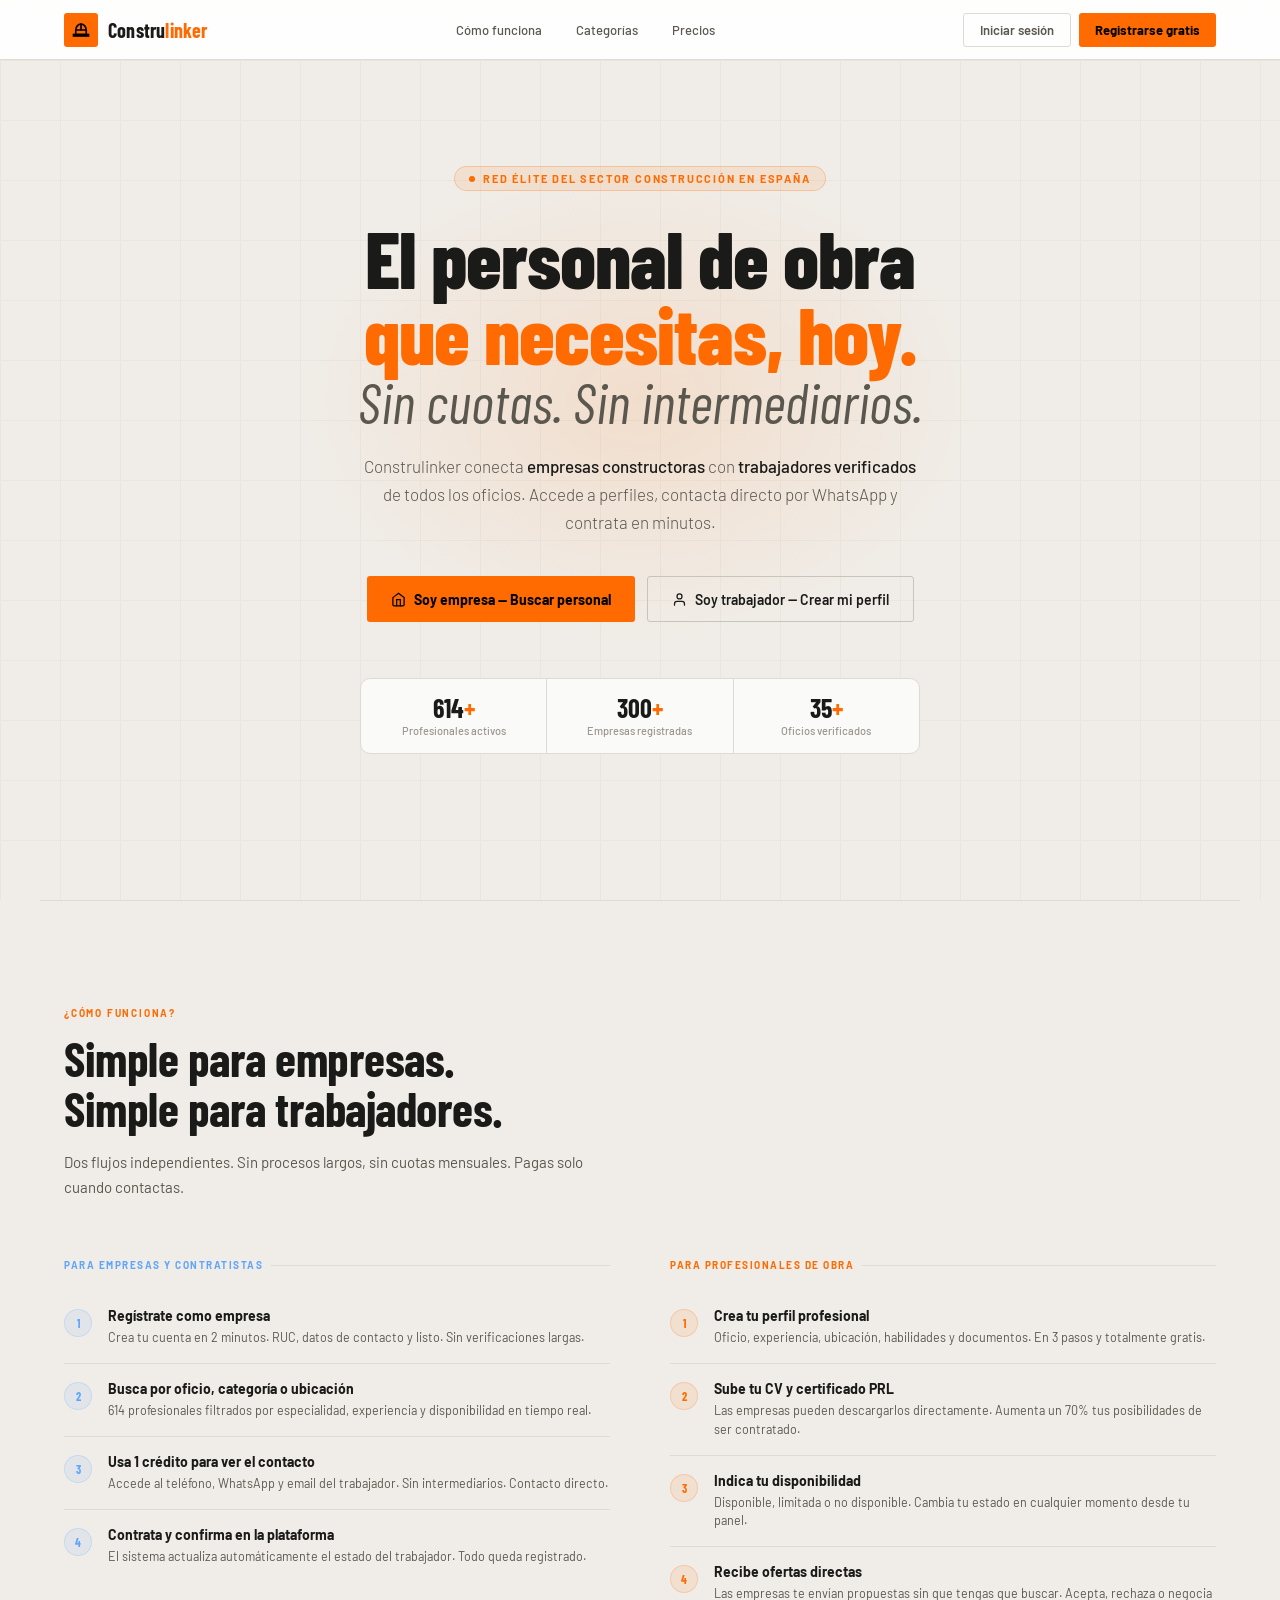
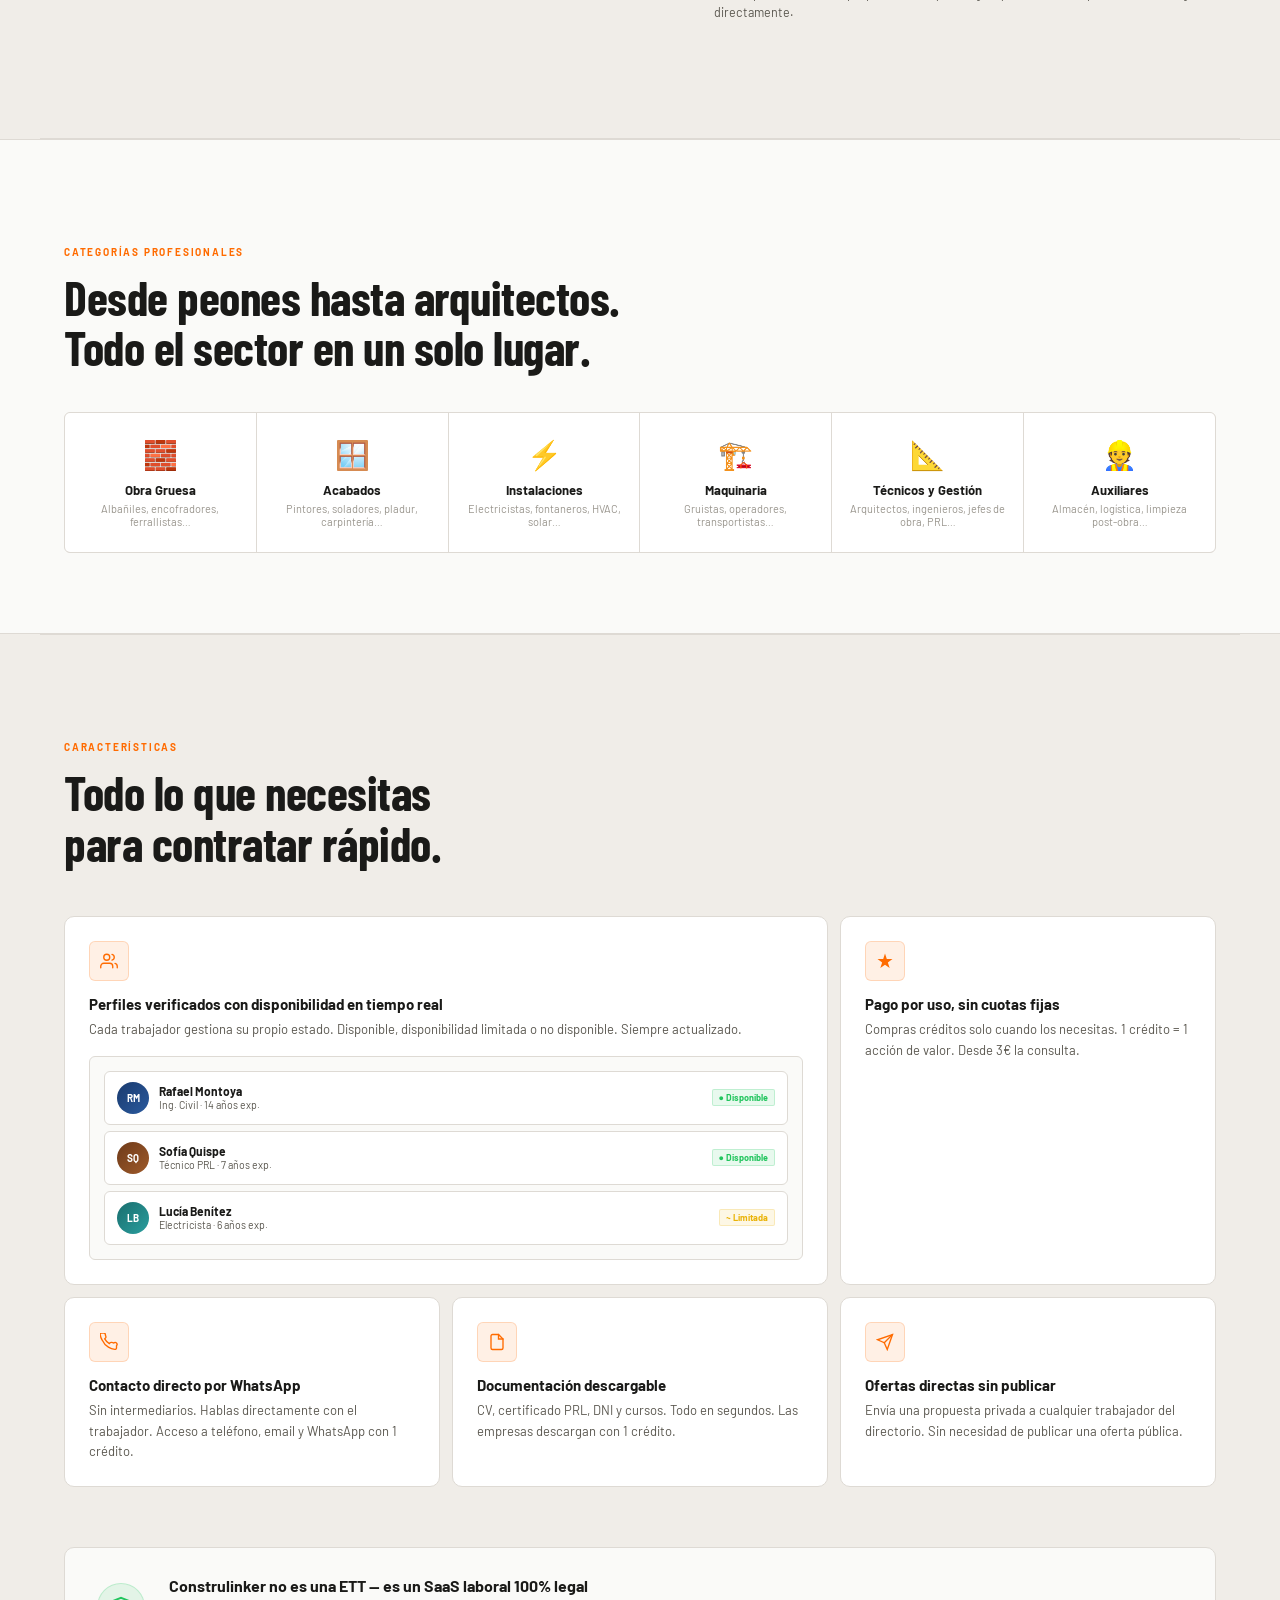
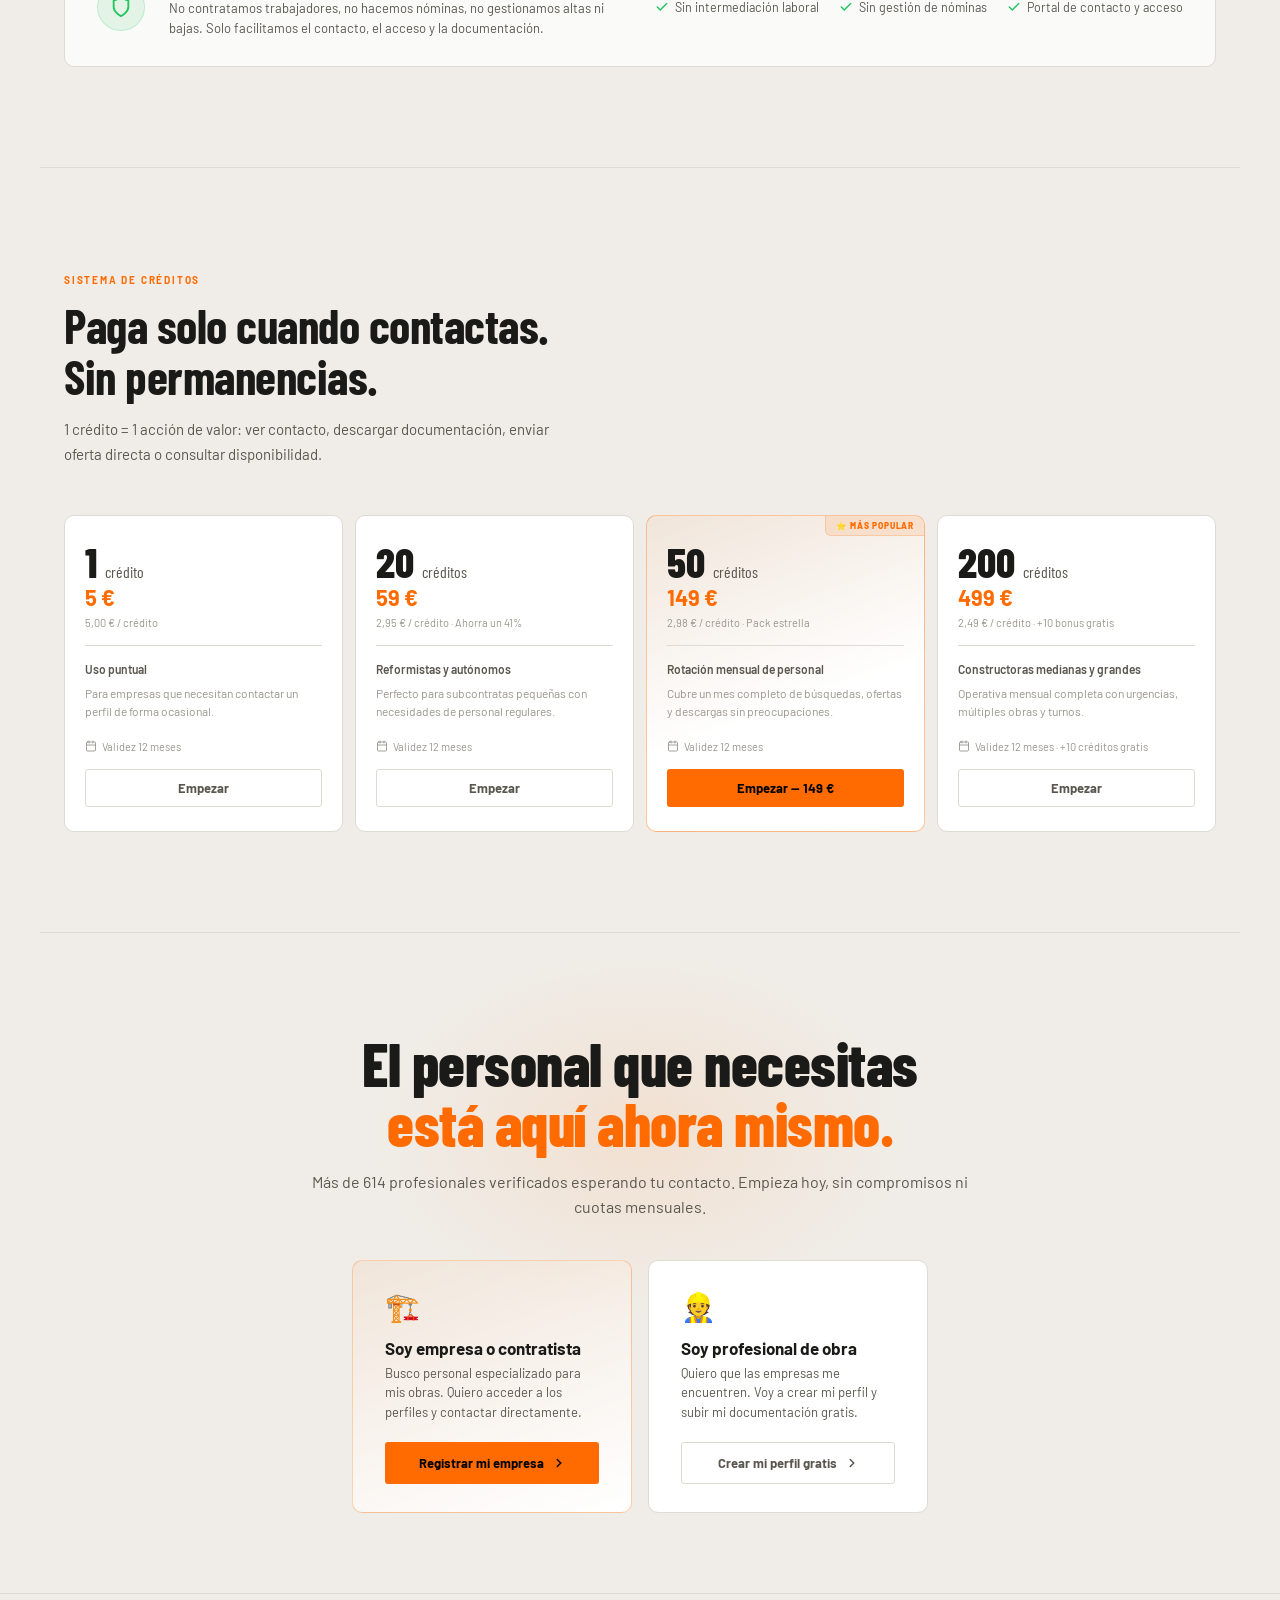
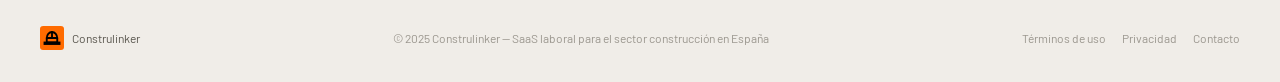
==== commit 1d45b446: "css actualizado" ====
--- a/index.html
+++ b/index.html
@@ -96,7 +96,7 @@
       transition:color var(--trans);
       background:none; border:none;
     }
-    .nav-link-item:hover { color:var(--text); }
+    .nav-link-item:hover { color:#FF6B00; }
     .nav__actions { display:flex; align-items:center; gap:8px; }
     .btn-nav-ghost {
       font-size:13px; font-weight:600;
@@ -107,7 +107,7 @@
       background:none;
       transition:all var(--trans);
     }
-    .btn-nav-ghost:hover { color:var(--text); border-color:var(--border-light); }
+    .btn-nav-ghost:hover { color:#FF6B00; border-color:#FF6B00; }
     .btn-nav-orange {
       font-size:13px; font-weight:700;
       color:#000; background:var(--orange);
@@ -402,7 +402,7 @@
       background:transparent; color:var(--text-muted);
       border:1px solid var(--border);
     }
-    .btn-pricing.ghost:hover { border-color:var(--border-light); color:var(--text); }
+    .btn-pricing.ghost:hover { border-color:#FF6B00; color:#FF6B00; }
 
     /* ══ FEATURES BENTO ══════════════════════════════════════ */
     .bento-grid {
@@ -528,7 +528,7 @@
       transition:border-color var(--trans), transform var(--trans);
       display:flex; flex-direction:column; gap:0;
     }
-    .final-cta-card:hover { border-color:var(--border-light); transform:translateY(-2px); }
+    .final-cta-card:hover { border-color:#FF6B00; transform:translateY(-2px); }
     .final-cta-card.main { border-color:rgba(255,107,0,.3); background:linear-gradient(160deg,rgba(255,107,0,.06),var(--card)); }
     .fcc-icon { font-size:28px; margin-bottom:14px; display:block; }
     .fcc-title { font-size:17px; font-weight:700; color:var(--text); margin-bottom:6px; }
@@ -542,7 +542,7 @@
     .fcc-btn.orange { background:var(--orange); color:#000; }
     .fcc-btn.orange:hover { background:#FF8533; }
     .fcc-btn.outline { background:transparent; color:var(--text-muted); border:1px solid var(--border); }
-    .fcc-btn.outline:hover { border-color:var(--border-light); color:var(--text); }
+    .fcc-btn.outline:hover { border-color:#FF6B00; color:#FF6B00; }
 
     /* ══ FOOTER ═════════════════════════════════════════════ */
     .footer {
@@ -992,7 +992,7 @@
         </div>
         <span class="footer-text" style="color:var(--text-muted)">Construlinker</span>
       </div>
-      <span class="footer-text">© 2025 Construlinker — SaaS laboral para el sector construcción en Perú</span>
+      <span class="footer-text">© 2025 Construlinker — SaaS laboral para el sector construcción en España</span>
       <div class="footer-links">
         <a class="footer-link" href="#">Términos de uso</a>
         <a class="footer-link" href="#">Privacidad</a>
